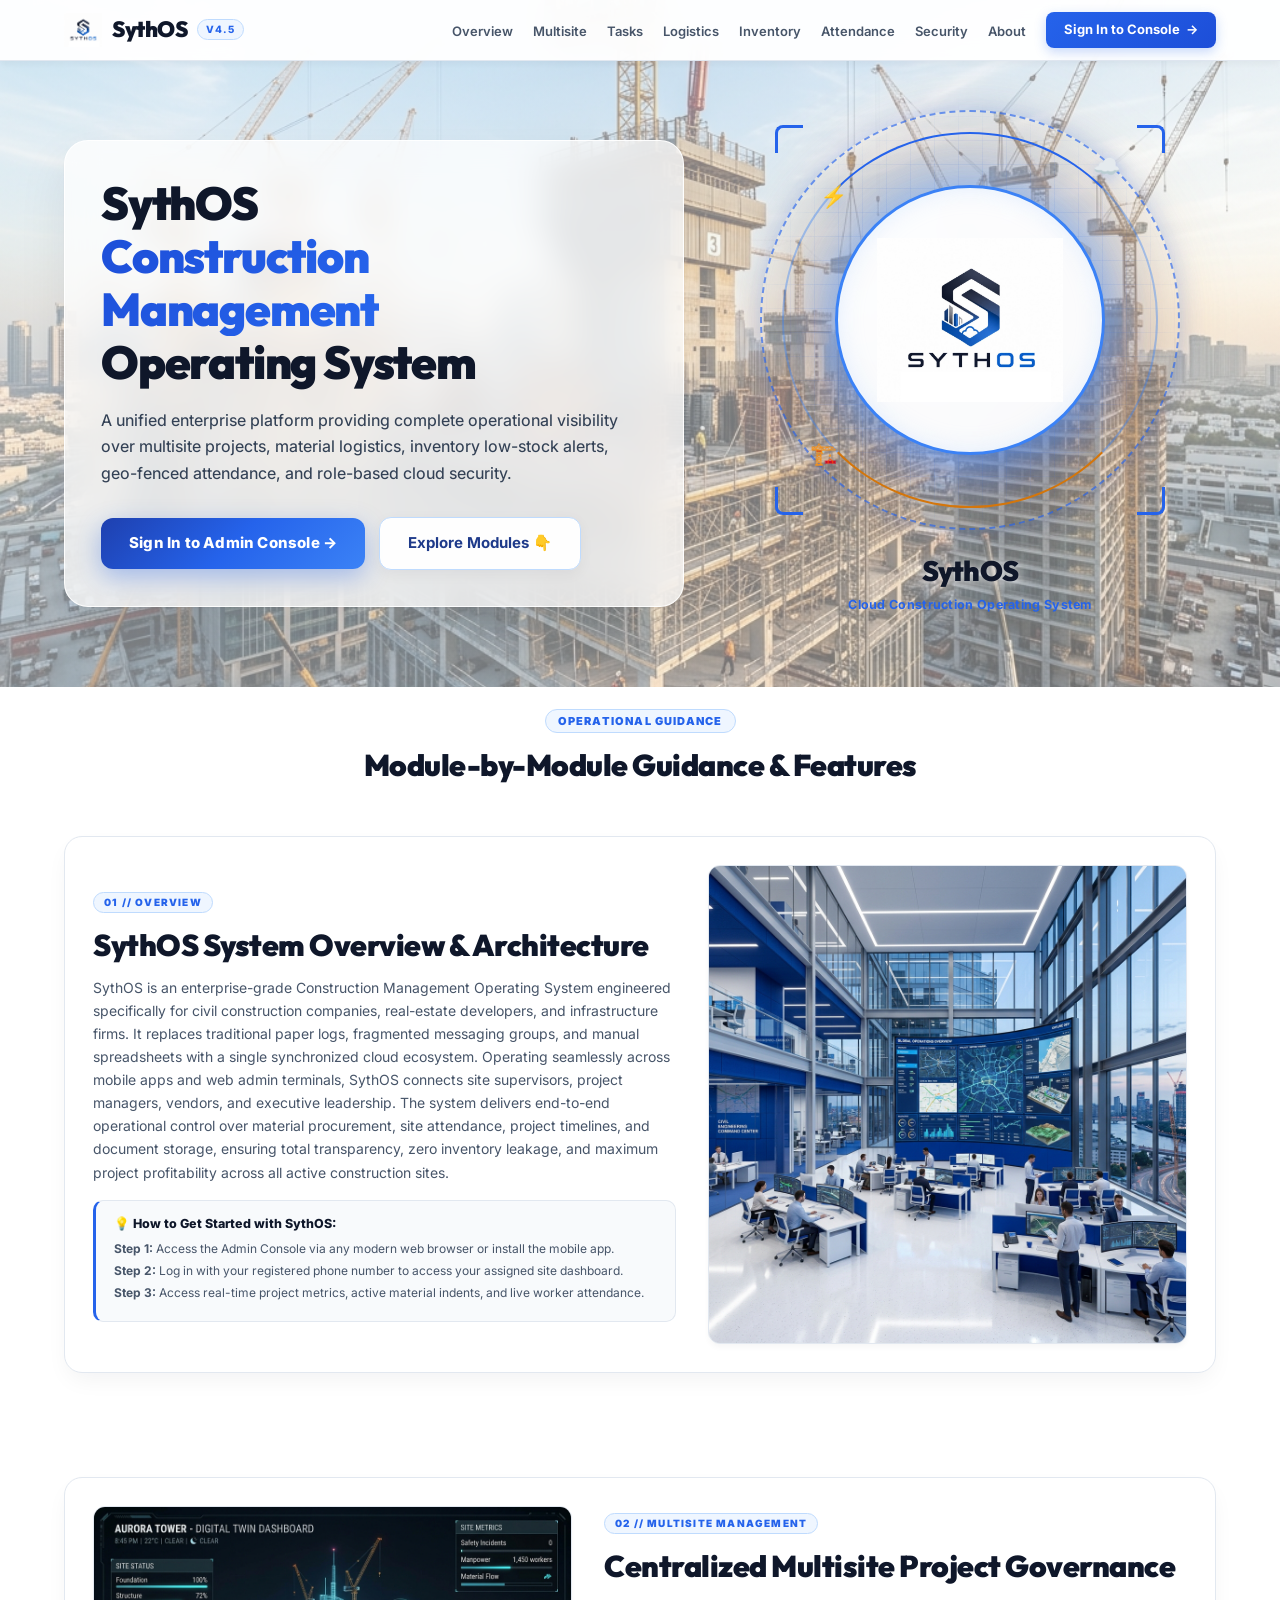
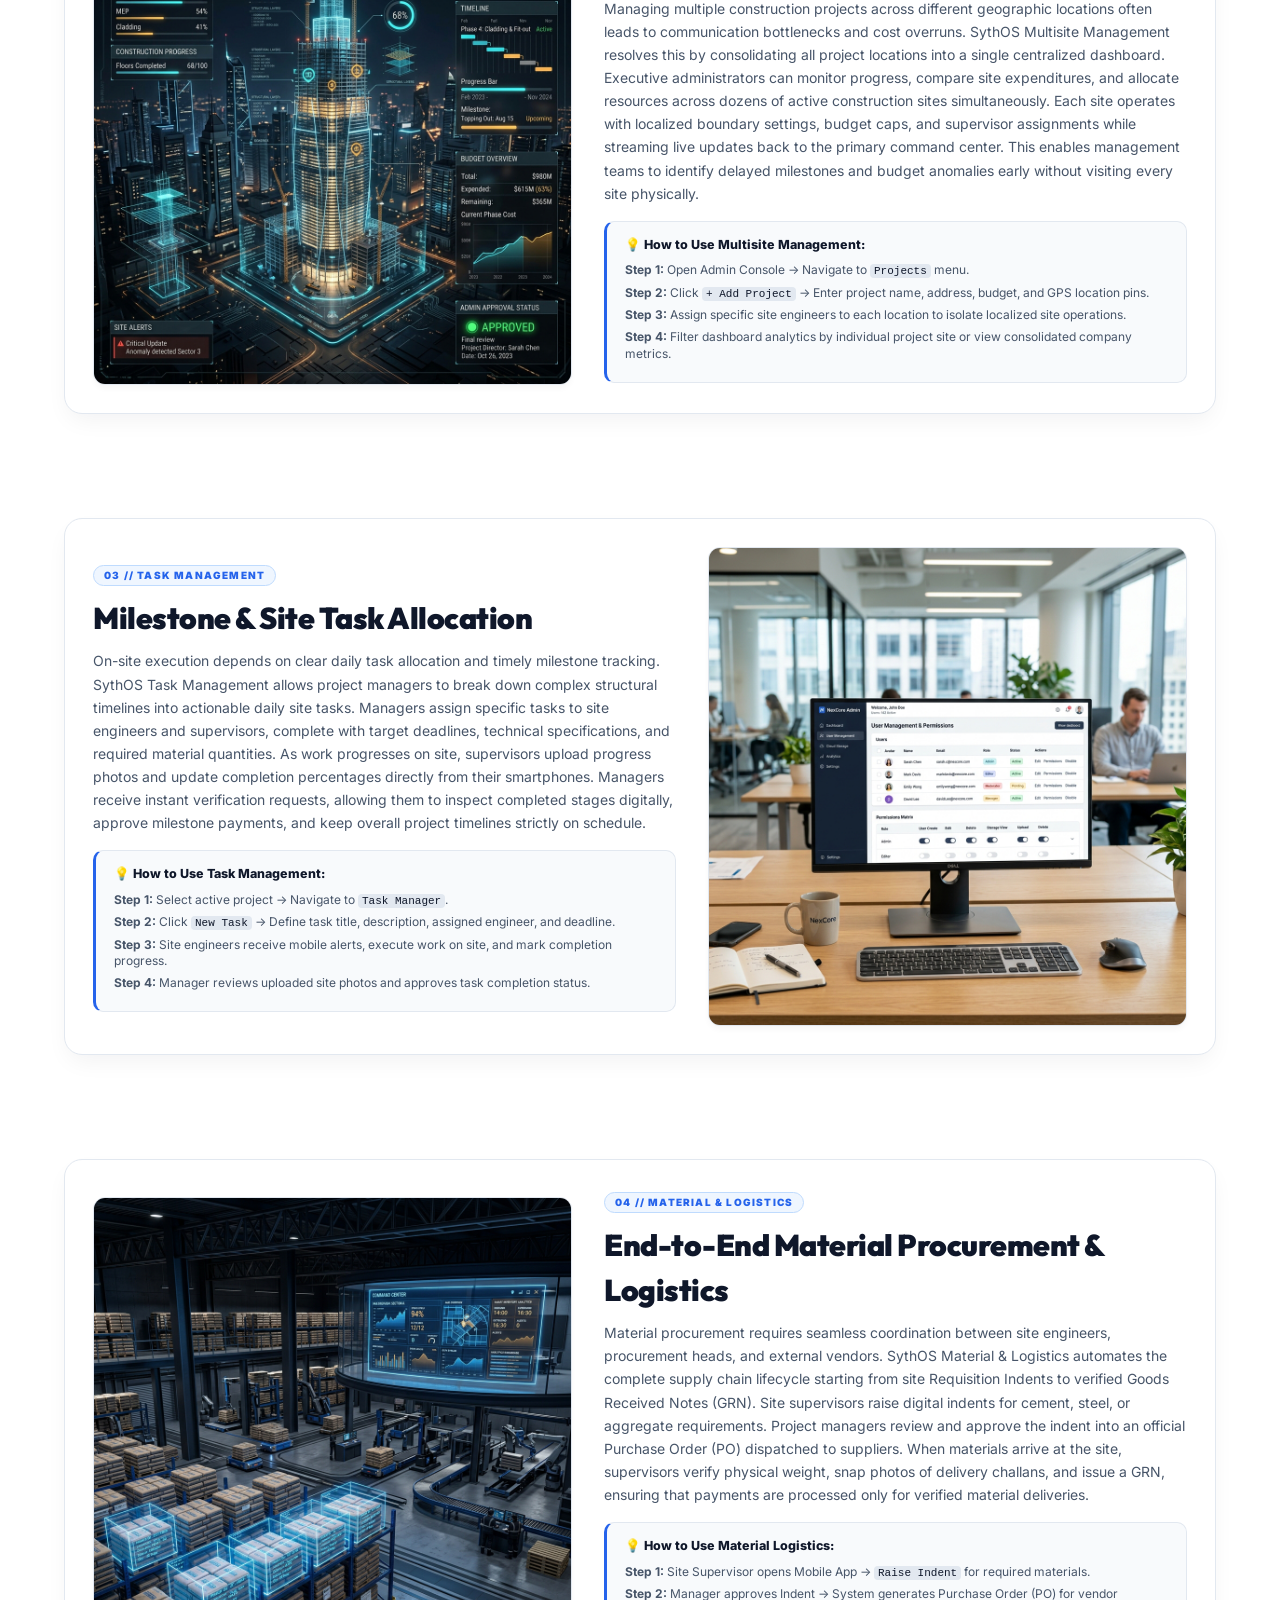
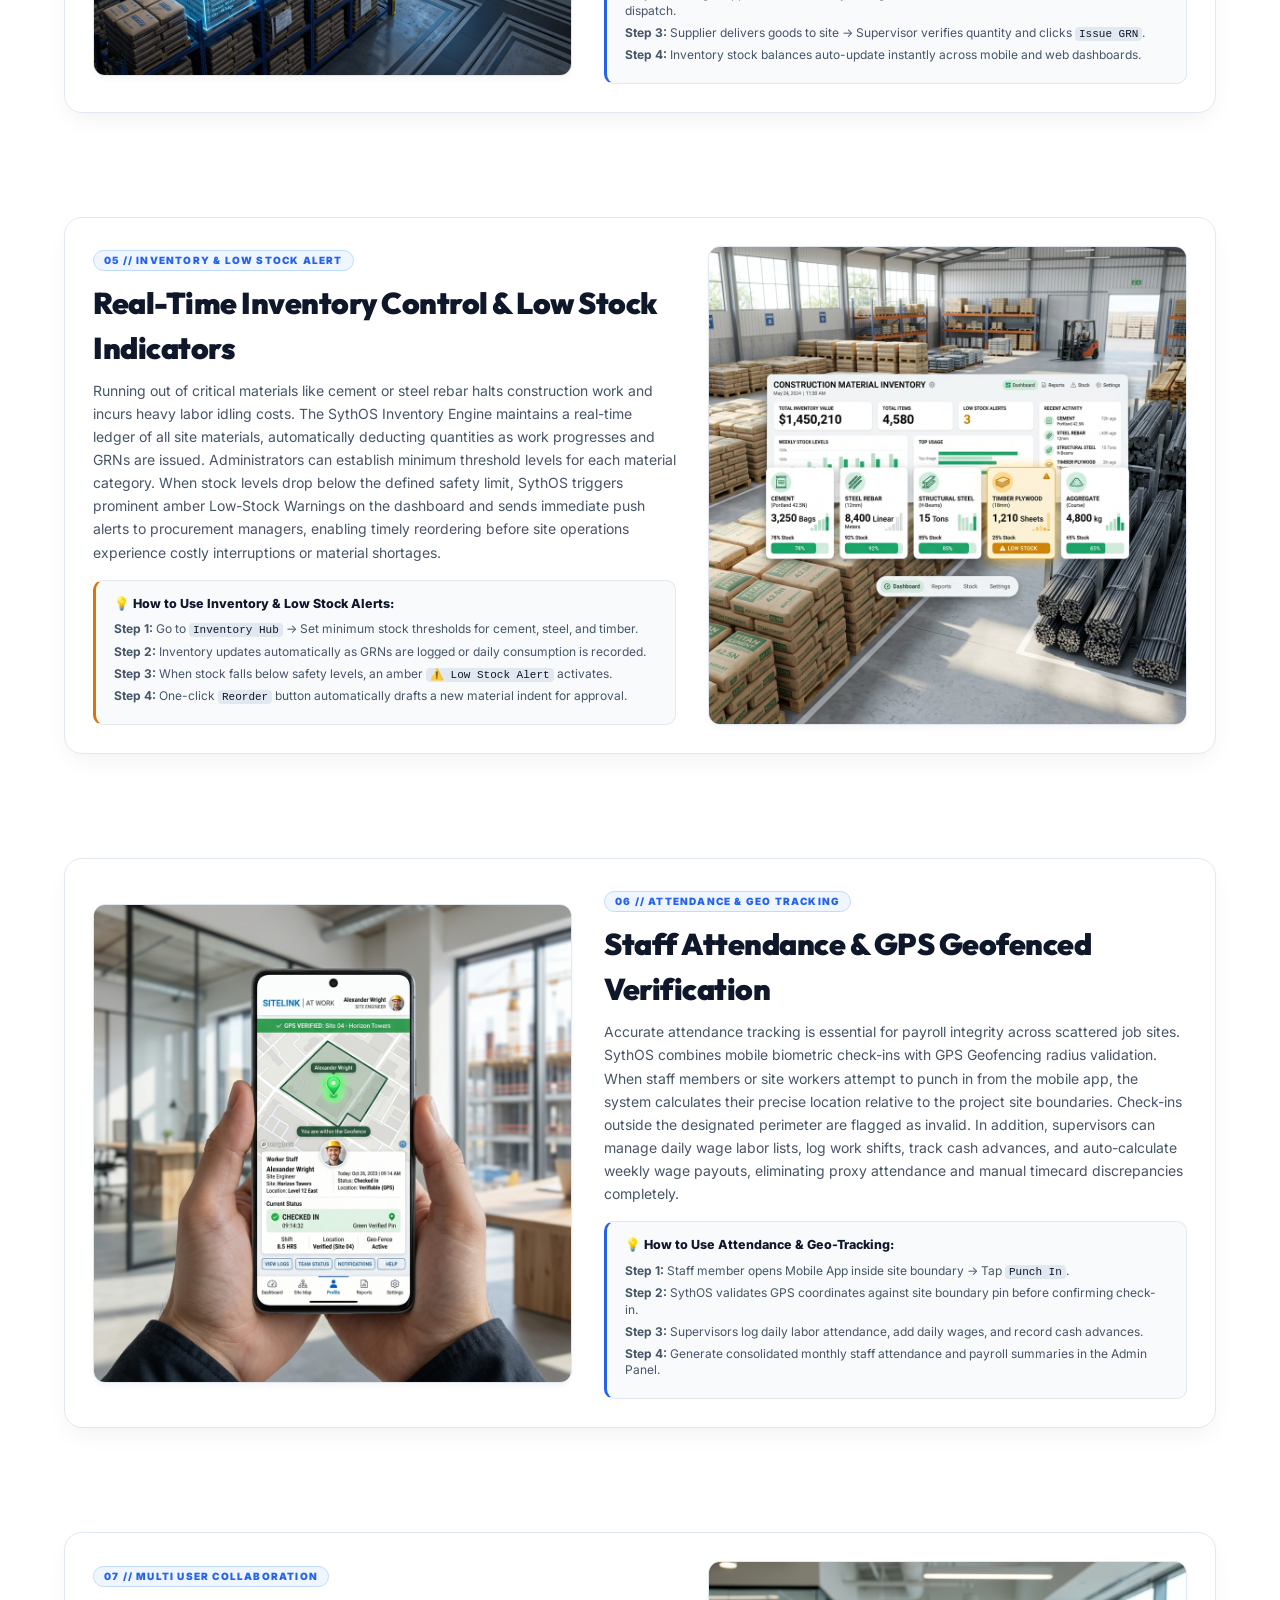
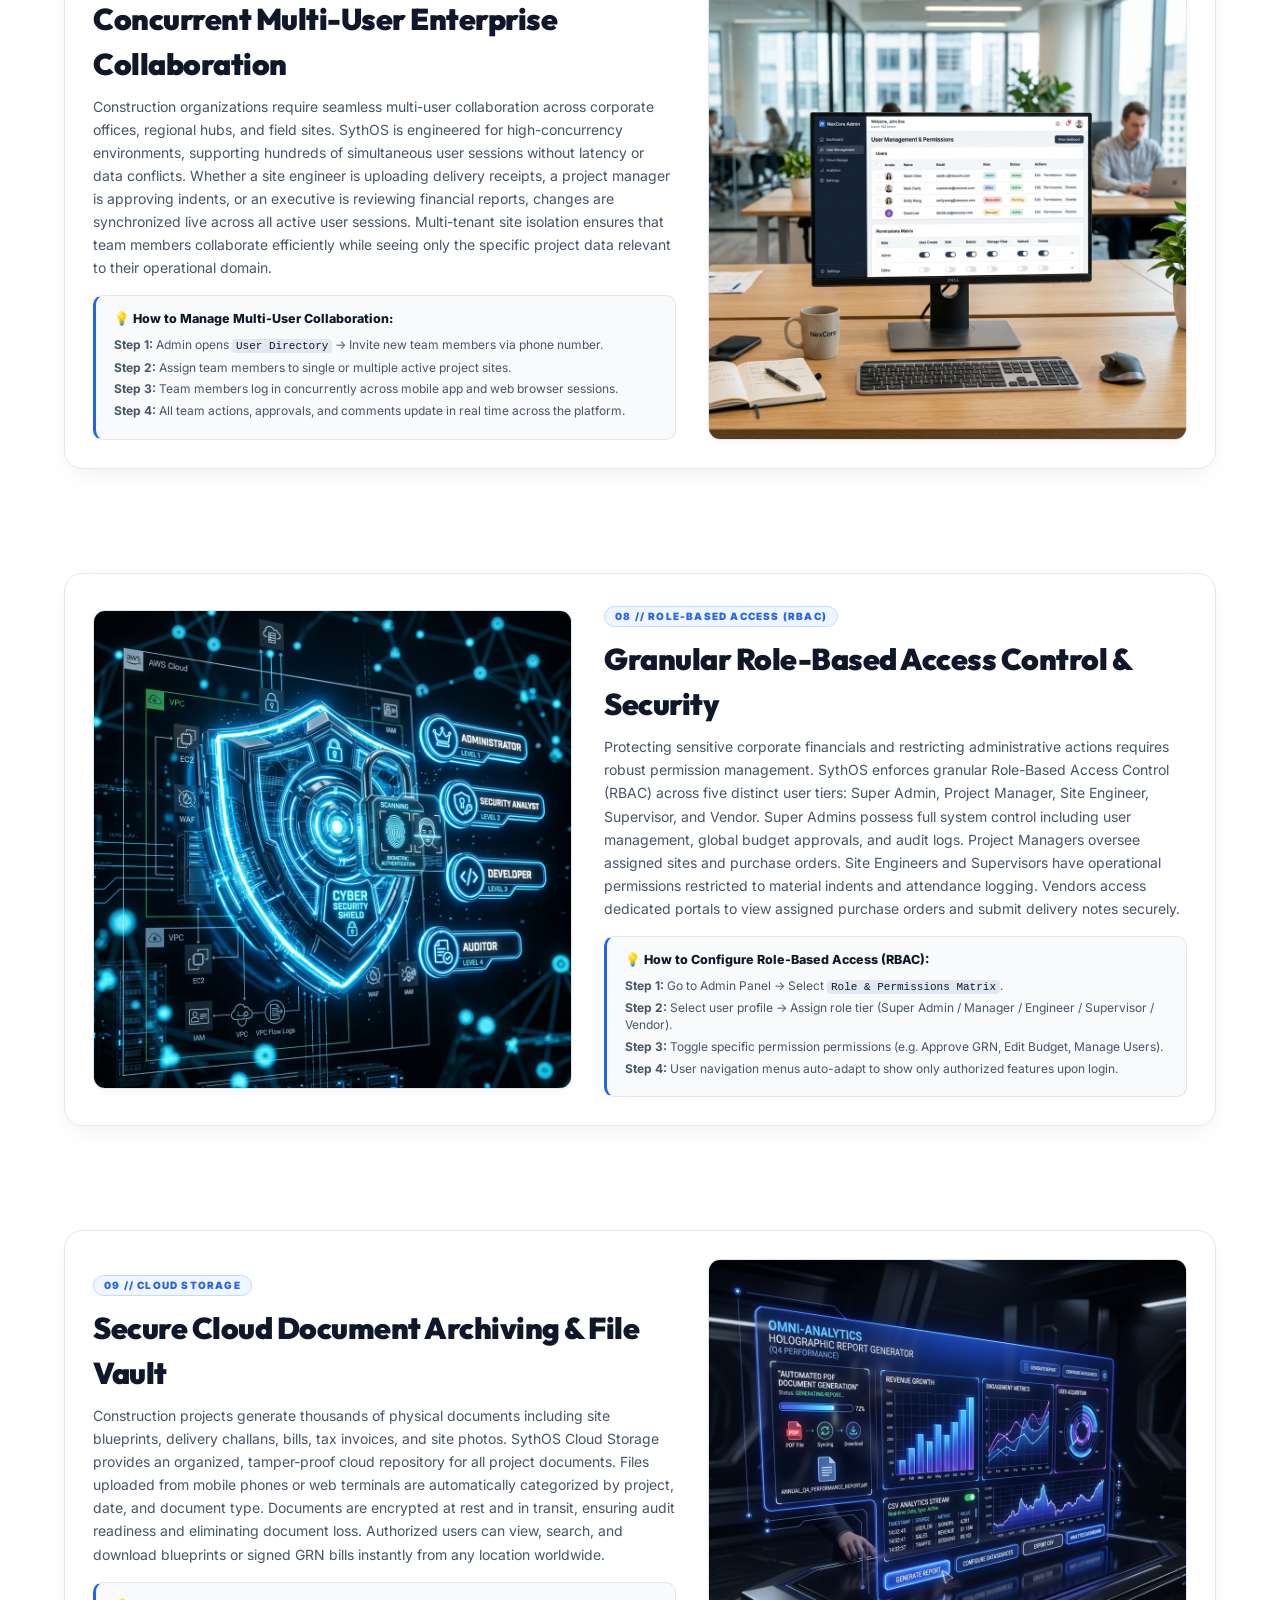
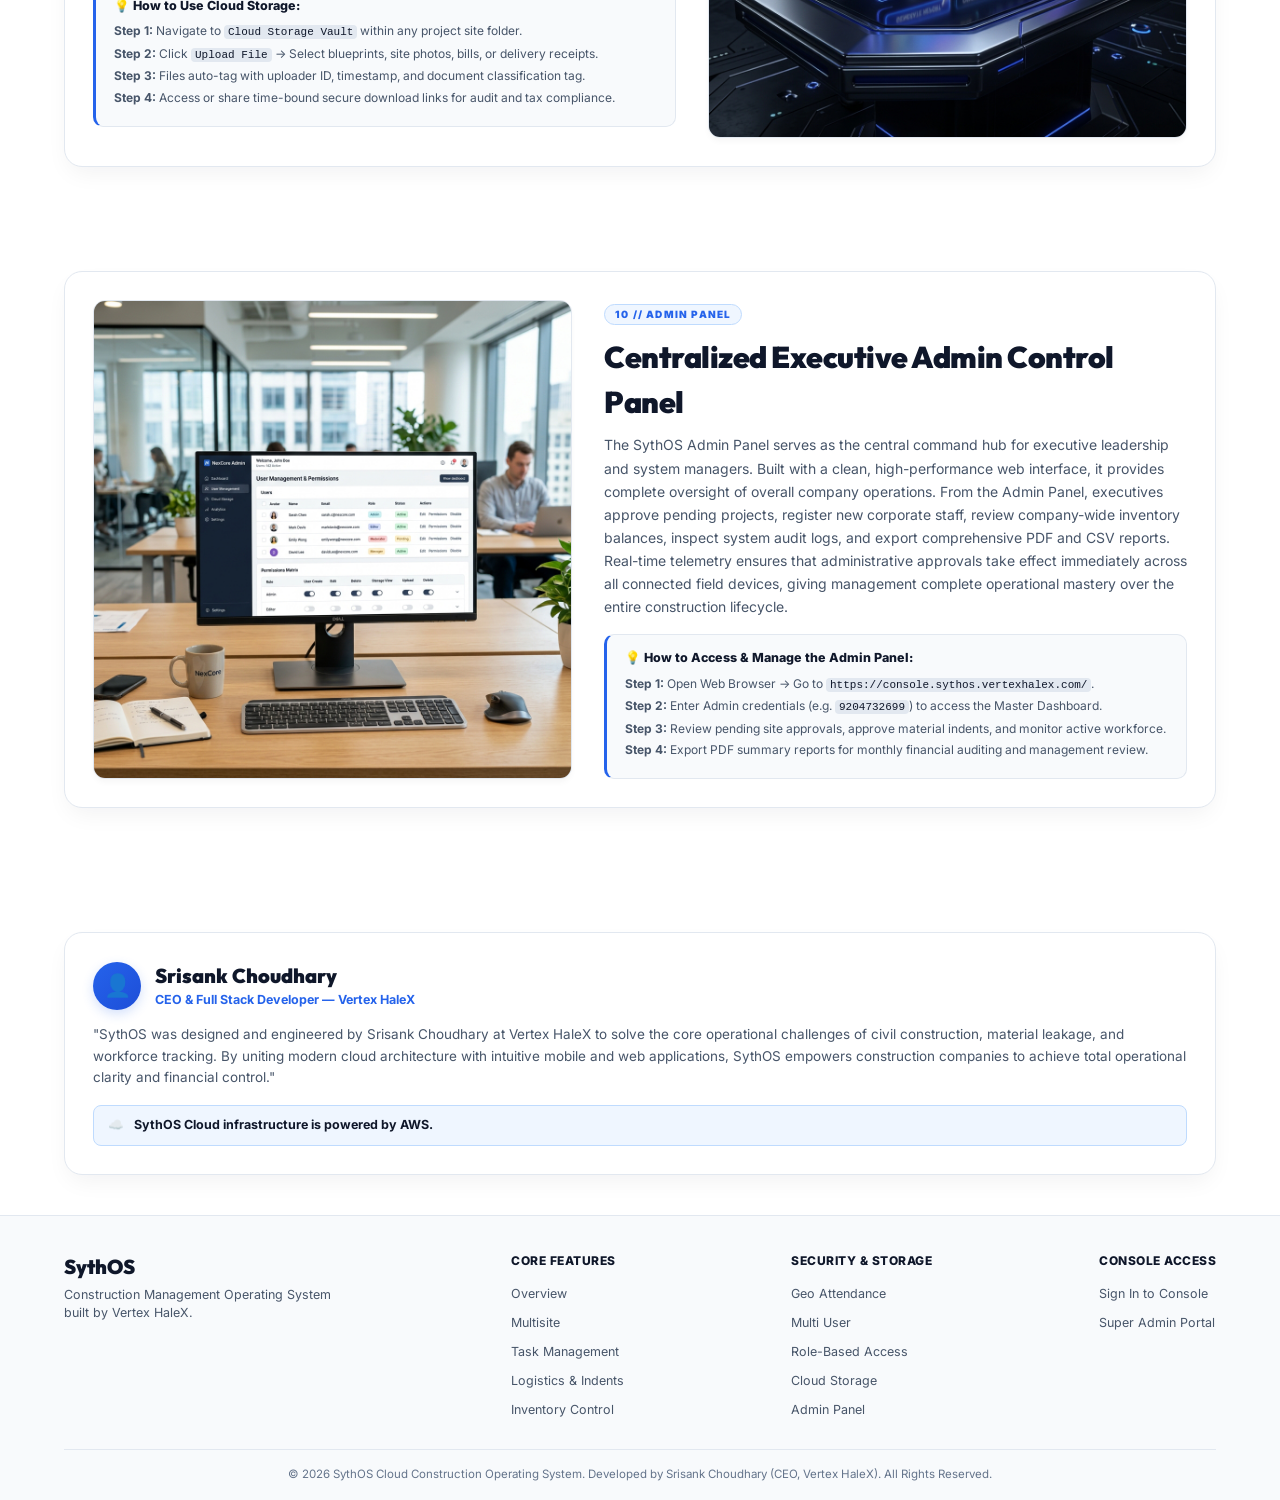
==== index.html @ aedb6ea5 "Upgrade logo animation to Construction Cloud Vibe with blueprint grid, scaffolding brackets, cloud m" ====
<!DOCTYPE html>
<html lang="en">
<head>
  <meta charset="UTF-8" />
  <meta name="viewport" content="width=device-width, initial-scale=1.0, maximum-scale=1.0, user-scalable=no" />
  <title>SythOS — Construction Management Operating System | Vertex HaleX</title>
  <meta name="description" content="SythOS is a Next-Gen Construction Management Operating System engineered by Srisank Choudhary (CEO & Full Stack Developer at Vertex HaleX). Explore complete module-by-module guidance for Multisite, Inventory, Geo-Attendance, RBAC, and Cloud Storage." />
  
  <!-- CSS Fonts & Styles -->
  <link rel="stylesheet" href="style.css" />
</head>
<body>

  <!-- Main Website Content -->
  <div class="content-wrapper">

    <!-- Mobile-Responsive Navigation Bar -->
    <nav class="navbar">
      <a href="#" class="nav-brand">
        <img src="assets/logo.png" alt="SythOS Logo" class="nav-logo" />
        <span class="nav-title">SythOS</span>
        <span class="nav-badge">v4.5</span>
      </a>

      <!-- Desktop Navigation Links -->
      <ul class="nav-links">
        <li><a href="#overview">Overview</a></li>
        <li><a href="#multisite">Multisite</a></li>
        <li><a href="#tasks">Tasks</a></li>
        <li><a href="#logistics">Logistics</a></li>
        <li><a href="#inventory">Inventory</a></li>
        <li><a href="#attendance">Attendance</a></li>
        <li><a href="#rbac">Security</a></li>
        <li><a href="#about">About</a></li>
        <li>
          <a href="https://console.sythos.vertexhalex.com/" target="_blank" class="btn-console">
            <span>Sign In to Console</span>
            <span>→</span>
          </a>
        </li>
      </ul>

      <!-- Mobile Hamburger Toggle Button -->
      <button class="mobile-toggle" id="mobileToggle" aria-label="Toggle Mobile Menu">
        <span class="bar"></span>
        <span class="bar"></span>
        <span class="bar"></span>
      </button>

      <!-- Mobile Menu Drawer -->
      <div class="mobile-menu" id="mobileMenu">
        <a href="#overview" class="mobile-link">Overview</a>
        <a href="#multisite" class="mobile-link">Multisite</a>
        <a href="#tasks" class="mobile-link">Tasks</a>
        <a href="#logistics" class="mobile-link">Logistics</a>
        <a href="#inventory" class="mobile-link">Inventory</a>
        <a href="#attendance" class="mobile-link">Attendance</a>
        <a href="#rbac" class="mobile-link">Security</a>
        <a href="#about" class="mobile-link">About</a>
        <a href="https://console.sythos.vertexhalex.com/" target="_blank" class="btn-console mobile-btn-console">
          Sign In to Admin Console →
        </a>
      </div>
    </nav>

    <!-- Compact Hero Section with SythOS LOGO Card -->
    <section class="hero">
      <div class="hero-text">
        <h1 class="hero-title">
          SythOS <span>Construction Management</span> Operating System
        </h1>
        <p class="hero-description">
          A unified enterprise platform providing complete operational visibility over multisite projects, material logistics, inventory low-stock alerts, geo-fenced attendance, and role-based cloud security.
        </p>
        <div class="hero-actions">
          <a href="https://console.sythos.vertexhalex.com/" target="_blank" class="btn-primary">
            Sign In to Admin Console →
          </a>
          <a href="#overview" class="btn-outline">
            Explore Modules 👇
          </a>
        </div>
      </div>

      <!-- Hero Right: SythOS Construction Cloud Vibe Emblem -->
      <div class="hero-media">
        <div class="hero-logo-card">

          <!-- Construction Cloud Vibe Animated Wrapper -->
          <div class="construction-cloud-wrapper">
            <!-- 1. Blueprint Grid Background -->
            <div class="blueprint-grid"></div>

            <!-- 2. Pulsing Cloud Mist Aura -->
            <div class="cloud-mist-aura"></div>
            <div class="cloud-mist-aura mist-2"></div>

            <!-- 3. Animated Scaffolding Corner Brackets -->
            <div class="scaffold-corner corner-tl"></div>
            <div class="scaffold-corner corner-tr"></div>
            <div class="scaffold-corner corner-bl"></div>
            <div class="scaffold-corner corner-br"></div>

            <!-- 4. Rotating Construction Blueprint Ring -->
            <div class="blueprint-ring"></div>
            <div class="blueprint-ring-inner"></div>

            <!-- 5. Floating Cloud Data Particles -->
            <div class="cloud-particle p1">☁️</div>
            <div class="cloud-particle p2">🏗️</div>
            <div class="cloud-particle p3">⚡</div>

            <!-- 6. Central Floating Construction Cloud Logo -->
            <div class="logo-circle">
              <img src="assets/logo.png" alt="SythOS Logo" />
            </div>
          </div>

          <h2 class="logo-title-text">SythOS</h2>
          <p class="tagline">Cloud Construction Operating System</p>
        </div>
      </div>
    </section>

    <section style="padding: 20px 5% 0 5%; text-align: center;">
      <span class="section-tag">OPERATIONAL GUIDANCE</span>
      <h2 class="section-title">Module-by-Module Guidance & Features</h2>
    </section>

    <!-- 01. OVERVIEW -->
    <section id="overview" class="section">
      <div class="showcase-row">
        <div class="showcase-text">
          <div class="module-number">01 // OVERVIEW</div>
          <h2 class="section-title">SythOS System Overview & Architecture</h2>
          <p class="guide-text">
            SythOS is an enterprise-grade Construction Management Operating System engineered specifically for civil construction companies, real-estate developers, and infrastructure firms. It replaces traditional paper logs, fragmented messaging groups, and manual spreadsheets with a single synchronized cloud ecosystem. Operating seamlessly across mobile apps and web admin terminals, SythOS connects site supervisors, project managers, vendors, and executive leadership. The system delivers end-to-end operational control over material procurement, site attendance, project timelines, and document storage, ensuring total transparency, zero inventory leakage, and maximum project profitability across all active construction sites.
          </p>
          <div class="guidance-box">
            <h4>💡 How to Get Started with SythOS:</h4>
            <ul>
              <li><strong>Step 1:</strong> Access the Admin Console via any modern web browser or install the mobile app.</li>
              <li><strong>Step 2:</strong> Log in with your registered phone number to access your assigned site dashboard.</li>
              <li><strong>Step 3:</strong> Access real-time project metrics, active material indents, and live worker attendance.</li>
            </ul>
          </div>
        </div>
        <div class="showcase-media">
          <img src="assets/clean_multisite.png" alt="SythOS System Overview" />
        </div>
      </div>
    </section>

    <!-- 02. MULTISITE MANAGEMENT -->
    <section id="multisite" class="section">
      <div class="showcase-row reverse">
        <div class="showcase-text">
          <div class="module-number">02 // MULTISITE MANAGEMENT</div>
          <h2 class="section-title">Centralized Multisite Project Governance</h2>
          <p class="guide-text">
            Managing multiple construction projects across different geographic locations often leads to communication bottlenecks and cost overruns. SythOS Multisite Management resolves this by consolidating all project locations into a single centralized dashboard. Executive administrators can monitor progress, compare site expenditures, and allocate resources across dozens of active construction sites simultaneously. Each site operates with localized boundary settings, budget caps, and supervisor assignments while streaming live updates back to the primary command center. This enables management teams to identify delayed milestones and budget anomalies early without visiting every site physically.
          </p>
          <div class="guidance-box">
            <h4>💡 How to Use Multisite Management:</h4>
            <ul>
              <li><strong>Step 1:</strong> Open Admin Console → Navigate to <code>Projects</code> menu.</li>
              <li><strong>Step 2:</strong> Click <code>+ Add Project</code> → Enter project name, address, budget, and GPS location pins.</li>
              <li><strong>Step 3:</strong> Assign specific site engineers to each location to isolate localized site operations.</li>
              <li><strong>Step 4:</strong> Filter dashboard analytics by individual project site or view consolidated company metrics.</li>
            </ul>
          </div>
        </div>
        <div class="showcase-media">
          <img src="assets/guide_projects.png" alt="SythOS Multisite Management" />
        </div>
      </div>
    </section>

    <!-- 03. TASK MANAGEMENT -->
    <section id="tasks" class="section">
      <div class="showcase-row">
        <div class="showcase-text">
          <div class="module-number">03 // TASK MANAGEMENT</div>
          <h2 class="section-title">Milestone & Site Task Allocation</h2>
          <p class="guide-text">
            On-site execution depends on clear daily task allocation and timely milestone tracking. SythOS Task Management allows project managers to break down complex structural timelines into actionable daily site tasks. Managers assign specific tasks to site engineers and supervisors, complete with target deadlines, technical specifications, and required material quantities. As work progresses on site, supervisors upload progress photos and update completion percentages directly from their smartphones. Managers receive instant verification requests, allowing them to inspect completed stages digitally, approve milestone payments, and keep overall project timelines strictly on schedule.
          </p>
          <div class="guidance-box">
            <h4>💡 How to Use Task Management:</h4>
            <ul>
              <li><strong>Step 1:</strong> Select active project → Navigate to <code>Task Manager</code>.</li>
              <li><strong>Step 2:</strong> Click <code>New Task</code> → Define task title, description, assigned engineer, and deadline.</li>
              <li><strong>Step 3:</strong> Site engineers receive mobile alerts, execute work on site, and mark completion progress.</li>
              <li><strong>Step 4:</strong> Manager reviews uploaded site photos and approves task completion status.</li>
            </ul>
          </div>
        </div>
        <div class="showcase-media">
          <img src="assets/clean_admin.png" alt="SythOS Task Management" />
        </div>
      </div>
    </section>

    <!-- 04. MATERIAL & LOGISTICS -->
    <section id="logistics" class="section">
      <div class="showcase-row reverse">
        <div class="showcase-text">
          <div class="module-number">04 // MATERIAL & LOGISTICS</div>
          <h2 class="section-title">End-to-End Material Procurement & Logistics</h2>
          <p class="guide-text">
            Material procurement requires seamless coordination between site engineers, procurement heads, and external vendors. SythOS Material & Logistics automates the complete supply chain lifecycle starting from site Requisition Indents to verified Goods Received Notes (GRN). Site supervisors raise digital indents for cement, steel, or aggregate requirements. Project managers review and approve the indent into an official Purchase Order (PO) dispatched to suppliers. When materials arrive at the site, supervisors verify physical weight, snap photos of delivery challans, and issue a GRN, ensuring that payments are processed only for verified material deliveries.
          </p>
          <div class="guidance-box">
            <h4>💡 How to Use Material Logistics:</h4>
            <ul>
              <li><strong>Step 1:</strong> Site Supervisor opens Mobile App → <code>Raise Indent</code> for required materials.</li>
              <li><strong>Step 2:</strong> Manager approves Indent → System generates Purchase Order (PO) for vendor dispatch.</li>
              <li><strong>Step 3:</strong> Supplier delivers goods to site → Supervisor verifies quantity and clicks <code>Issue GRN</code>.</li>
              <li><strong>Step 4:</strong> Inventory stock balances auto-update instantly across mobile and web dashboards.</li>
            </ul>
          </div>
        </div>
        <div class="showcase-media">
          <img src="assets/materials_logistics.png" alt="SythOS Material Logistics" />
        </div>
      </div>
    </section>

    <!-- 05. INVENTORY WITH LOW STOCK INDICATION -->
    <section id="inventory" class="section">
      <div class="showcase-row">
        <div class="showcase-text">
          <div class="module-number">05 // INVENTORY & LOW STOCK ALERT</div>
          <h2 class="section-title">Real-Time Inventory Control & Low Stock Indicators</h2>
          <p class="guide-text">
            Running out of critical materials like cement or steel rebar halts construction work and incurs heavy labor idling costs. The SythOS Inventory Engine maintains a real-time ledger of all site materials, automatically deducting quantities as work progresses and GRNs are issued. Administrators can establish minimum threshold levels for each material category. When stock levels drop below the defined safety limit, SythOS triggers prominent amber Low-Stock Warnings on the dashboard and sends immediate push alerts to procurement managers, enabling timely reordering before site operations experience costly interruptions or material shortages.
          </p>
          <div class="guidance-box amber-border">
            <h4>💡 How to Use Inventory & Low Stock Alerts:</h4>
            <ul>
              <li><strong>Step 1:</strong> Go to <code>Inventory Hub</code> → Set minimum stock thresholds for cement, steel, and timber.</li>
              <li><strong>Step 2:</strong> Inventory updates automatically as GRNs are logged or daily consumption is recorded.</li>
              <li><strong>Step 3:</strong> When stock falls below safety levels, an amber <code>⚠️ Low Stock Alert</code> activates.</li>
              <li><strong>Step 4:</strong> One-click <code>Reorder</code> button automatically drafts a new material indent for approval.</li>
            </ul>
          </div>
        </div>
        <div class="showcase-media">
          <img src="assets/clean_inventory.png" alt="SythOS Inventory Control" />
        </div>
      </div>
    </section>

    <!-- 06. ATTENDANCE & GEO TRACKING -->
    <section id="attendance" class="section">
      <div class="showcase-row reverse">
        <div class="showcase-text">
          <div class="module-number">06 // ATTENDANCE & GEO TRACKING</div>
          <h2 class="section-title">Staff Attendance & GPS Geofenced Verification</h2>
          <p class="guide-text">
            Accurate attendance tracking is essential for payroll integrity across scattered job sites. SythOS combines mobile biometric check-ins with GPS Geofencing radius validation. When staff members or site workers attempt to punch in from the mobile app, the system calculates their precise location relative to the project site boundaries. Check-ins outside the designated perimeter are flagged as invalid. In addition, supervisors can manage daily wage labor lists, log work shifts, track cash advances, and auto-calculate weekly wage payouts, eliminating proxy attendance and manual timecard discrepancies completely.
          </p>
          <div class="guidance-box">
            <h4>💡 How to Use Attendance & Geo-Tracking:</h4>
            <ul>
              <li><strong>Step 1:</strong> Staff member opens Mobile App inside site boundary → Tap <code>Punch In</code>.</li>
              <li><strong>Step 2:</strong> SythOS validates GPS coordinates against site boundary pin before confirming check-in.</li>
              <li><strong>Step 3:</strong> Supervisors log daily labor attendance, add daily wages, and record cash advances.</li>
              <li><strong>Step 4:</strong> Generate consolidated monthly staff attendance and payroll summaries in the Admin Panel.</li>
            </ul>
          </div>
        </div>
        <div class="showcase-media">
          <img src="assets/clean_attendance.png" alt="SythOS Geo Attendance" />
        </div>
      </div>
    </section>

    <!-- 07. MULTI USER -->
    <section id="multiuser" class="section">
      <div class="showcase-row">
        <div class="showcase-text">
          <div class="module-number">07 // MULTI USER COLLABORATION</div>
          <h2 class="section-title">Concurrent Multi-User Enterprise Collaboration</h2>
          <p class="guide-text">
            Construction organizations require seamless multi-user collaboration across corporate offices, regional hubs, and field sites. SythOS is engineered for high-concurrency environments, supporting hundreds of simultaneous user sessions without latency or data conflicts. Whether a site engineer is uploading delivery receipts, a project manager is approving indents, or an executive is reviewing financial reports, changes are synchronized live across all active user sessions. Multi-tenant site isolation ensures that team members collaborate efficiently while seeing only the specific project data relevant to their operational domain.
          </p>
          <div class="guidance-box">
            <h4>💡 How to Manage Multi-User Collaboration:</h4>
            <ul>
              <li><strong>Step 1:</strong> Admin opens <code>User Directory</code> → Invite new team members via phone number.</li>
              <li><strong>Step 2:</strong> Assign team members to single or multiple active project sites.</li>
              <li><strong>Step 3:</strong> Team members log in concurrently across mobile app and web browser sessions.</li>
              <li><strong>Step 4:</strong> All team actions, approvals, and comments update in real time across the platform.</li>
            </ul>
          </div>
        </div>
        <div class="showcase-media">
          <img src="assets/clean_admin.png" alt="SythOS Multi User Collaboration" />
        </div>
      </div>
    </section>

    <!-- 08. ROLE-BASED ACCESS CONTROL (RBAC) -->
    <section id="rbac" class="section">
      <div class="showcase-row reverse">
        <div class="showcase-text">
          <div class="module-number">08 // ROLE-BASED ACCESS (RBAC)</div>
          <h2 class="section-title">Granular Role-Based Access Control & Security</h2>
          <p class="guide-text">
            Protecting sensitive corporate financials and restricting administrative actions requires robust permission management. SythOS enforces granular Role-Based Access Control (RBAC) across five distinct user tiers: Super Admin, Project Manager, Site Engineer, Supervisor, and Vendor. Super Admins possess full system control including user management, global budget approvals, and audit logs. Project Managers oversee assigned sites and purchase orders. Site Engineers and Supervisors have operational permissions restricted to material indents and attendance logging. Vendors access dedicated portals to view assigned purchase orders and submit delivery notes securely.
          </p>
          <div class="guidance-box">
            <h4>💡 How to Configure Role-Based Access (RBAC):</h4>
            <ul>
              <li><strong>Step 1:</strong> Go to Admin Panel → Select <code>Role & Permissions Matrix</code>.</li>
              <li><strong>Step 2:</strong> Select user profile → Assign role tier (Super Admin / Manager / Engineer / Supervisor / Vendor).</li>
              <li><strong>Step 3:</strong> Toggle specific permission permissions (e.g. Approve GRN, Edit Budget, Manage Users).</li>
              <li><strong>Step 4:</strong> User navigation menus auto-adapt to show only authorized features upon login.</li>
            </ul>
          </div>
        </div>
        <div class="showcase-media">
          <img src="assets/guide_rbac.png" alt="SythOS RBAC Security" />
        </div>
      </div>
    </section>

    <!-- 09. CLOUD STORAGE -->
    <section id="storage" class="section">
      <div class="showcase-row">
        <div class="showcase-text">
          <div class="module-number">09 // CLOUD STORAGE</div>
          <h2 class="section-title">Secure Cloud Document Archiving & File Vault</h2>
          <p class="guide-text">
            Construction projects generate thousands of physical documents including site blueprints, delivery challans, bills, tax invoices, and site photos. SythOS Cloud Storage provides an organized, tamper-proof cloud repository for all project documents. Files uploaded from mobile phones or web terminals are automatically categorized by project, date, and document type. Documents are encrypted at rest and in transit, ensuring audit readiness and eliminating document loss. Authorized users can view, search, and download blueprints or signed GRN bills instantly from any location worldwide.
          </p>
          <div class="guidance-box">
            <h4>💡 How to Use Cloud Storage:</h4>
            <ul>
              <li><strong>Step 1:</strong> Navigate to <code>Cloud Storage Vault</code> within any project site folder.</li>
              <li><strong>Step 2:</strong> Click <code>Upload File</code> → Select blueprints, site photos, bills, or delivery receipts.</li>
              <li><strong>Step 3:</strong> Files auto-tag with uploader ID, timestamp, and document classification tag.</li>
              <li><strong>Step 4:</strong> Access or share time-bound secure download links for audit and tax compliance.</li>
            </ul>
          </div>
        </div>
        <div class="showcase-media">
          <img src="assets/guide_reports.png" alt="SythOS Cloud Storage Vault" />
        </div>
      </div>
    </section>

    <!-- 10. ADMIN PANEL -->
    <section id="adminpanel" class="section">
      <div class="showcase-row reverse">
        <div class="showcase-text">
          <div class="module-number">10 // ADMIN PANEL</div>
          <h2 class="section-title">Centralized Executive Admin Control Panel</h2>
          <p class="guide-text">
            The SythOS Admin Panel serves as the central command hub for executive leadership and system managers. Built with a clean, high-performance web interface, it provides complete oversight of overall company operations. From the Admin Panel, executives approve pending projects, register new corporate staff, review company-wide inventory balances, inspect system audit logs, and export comprehensive PDF and CSV reports. Real-time telemetry ensures that administrative approvals take effect immediately across all connected field devices, giving management complete operational mastery over the entire construction lifecycle.
          </p>
          <div class="guidance-box">
            <h4>💡 How to Access & Manage the Admin Panel:</h4>
            <ul>
              <li><strong>Step 1:</strong> Open Web Browser → Go to <code>https://console.sythos.vertexhalex.com/</code>.</li>
              <li><strong>Step 2:</strong> Enter Admin credentials (e.g. <code>9204732699</code>) to access the Master Dashboard.</li>
              <li><strong>Step 3:</strong> Review pending site approvals, approve material indents, and monitor active workforce.</li>
              <li><strong>Step 4:</strong> Export PDF summary reports for monthly financial auditing and management review.</li>
            </ul>
          </div>
        </div>
        <div class="showcase-media">
          <img src="assets/clean_admin.png" alt="SythOS Executive Admin Panel" />
        </div>
      </div>
    </section>

    <!-- About Section & Founder Spotlight -->
    <section id="about" class="section">
      <div class="about-card">
        <div class="about-header">
          <div class="about-avatar">
            👤
          </div>
          <div class="about-info">
            <h3>Srisank Choudhary</h3>
            <p>CEO & Full Stack Developer — Vertex HaleX</p>
          </div>
        </div>
        <p class="about-bio">
          "SythOS was designed and engineered by Srisank Choudhary at Vertex HaleX to solve the core operational challenges of civil construction, material leakage, and workforce tracking. By uniting modern cloud architecture with intuitive mobile and web applications, SythOS empowers construction companies to achieve total operational clarity and financial control."
        </p>

        <!-- Required Cloud Infrastructure Note at the bottom -->
        <div class="cloud-note-box">
          <span>☁️</span>
          <span>SythOS Cloud infrastructure is powered by AWS.</span>
        </div>
      </div>
    </section>

    <!-- Footer -->
    <footer class="footer">
      <div class="footer-top">
        <div class="footer-brand">
          <h2>SythOS</h2>
          <p>Construction Management Operating System built by Vertex HaleX.</p>
        </div>
        <div class="footer-links">
          <h4>Core Features</h4>
          <ul>
            <li><a href="#overview">Overview</a></li>
            <li><a href="#multisite">Multisite</a></li>
            <li><a href="#tasks">Task Management</a></li>
            <li><a href="#logistics">Logistics & Indents</a></li>
            <li><a href="#inventory">Inventory Control</a></li>
          </ul>
        </div>
        <div class="footer-links">
          <h4>Security & Storage</h4>
          <ul>
            <li><a href="#attendance">Geo Attendance</a></li>
            <li><a href="#multiuser">Multi User</a></li>
            <li><a href="#rbac">Role-Based Access</a></li>
            <li><a href="#storage">Cloud Storage</a></li>
            <li><a href="#adminpanel">Admin Panel</a></li>
          </ul>
        </div>
        <div class="footer-links">
          <h4>Console Access</h4>
          <ul>
            <li><a href="https://console.sythos.vertexhalex.com/" target="_blank">Sign In to Console</a></li>
            <li><a href="https://console.sythos.vertexhalex.com/" target="_blank">Super Admin Portal</a></li>
          </ul>
        </div>
      </div>
      <div class="footer-bottom">
        <p>© 2026 SythOS Cloud Construction Operating System. Developed by Srisank Choudhary (CEO, Vertex HaleX). All Rights Reserved.</p>
      </div>
    </footer>

  </div>

  <!-- JavaScript Animation & Mobile Engine -->
  <script src="script.js"></script>
</body>
</html>
---- style.css ----
/* ── SythOS Mobile-Responsive Pristine White Theme Stylesheet ─────────────── */
@import url('https://fonts.googleapis.com/css2?family=Inter:wght@300;400;500;600;700;800;900&family=Outfit:wght@400;500;600;700;800;900&display=swap');

:root {
  --bg-dark: #FFFFFF;
  --bg-main: #FFFFFF;
  --bg-card: #FFFFFF;
  --bg-card-hover: #FFFFFF;
  --bg-card-inner: #F8FAFC;
  --primary-blue: #2563EB;
  --primary-hover: #1D4ED8;
  --primary-glow: rgba(37, 99, 235, 0.12);
  --accent-amber: #D97706;
  --amber-glow: rgba(217, 119, 6, 0.12);
  --accent-emerald: #059669;
  --text-main: #0F172A;
  --text-muted: #475569;
  --text-sub: #64748B;
  --border-light: #E2E8F0;
  --border-active: #93C5FD;
  --font-heading: 'Outfit', sans-serif;
  --font-body: 'Inter', sans-serif;
  --shadow-sm: 0 4px 6px -1px rgba(0, 0, 0, 0.04);
  --shadow-md: 0 10px 25px -5px rgba(15, 23, 42, 0.06);
  --shadow-lg: 0 20px 40px -10px rgba(15, 23, 42, 0.1);
}

* {
  box-sizing: border-box;
  margin: 0;
  padding: 0;
  scroll-behavior: smooth;
  -webkit-tap-highlight-color: transparent;
}

body {
  background-color: #FFFFFF;
  color: var(--text-main);
  font-family: var(--font-body);
  overflow-x: hidden;
  line-height: 1.5;
}

.content-wrapper {
  background: #FFFFFF;
  min-height: 100vh;
}

/* Navigation Bar */
.navbar {
  position: fixed;
  top: 0;
  left: 0;
  width: 100%;
  padding: 12px 5%;
  display: flex;
  justify-content: space-between;
  align-items: center;
  background: rgba(255, 255, 255, 0.96);
  backdrop-filter: blur(16px);
  -webkit-backdrop-filter: blur(16px);
  border-bottom: 1px solid var(--border-light);
  z-index: 1000;
  box-shadow: var(--shadow-sm);
  transition: all 0.3s ease;
}

.nav-brand {
  display: flex;
  align-items: center;
  gap: 10px;
  text-decoration: none;
}

.nav-logo {
  height: 34px;
  width: auto;
}

.nav-title {
  font-family: var(--font-heading);
  font-size: 22px;
  font-weight: 900;
  color: var(--text-main);
  letter-spacing: -0.5px;
}

.nav-badge {
  font-size: 10px;
  font-weight: 800;
  color: var(--primary-blue);
  background: #EFF6FF;
  border: 1px solid #BFDBFE;
  padding: 2px 8px;
  border-radius: 12px;
  text-transform: uppercase;
  letter-spacing: 0.8px;
}

.nav-links {
  display: flex;
  align-items: center;
  gap: 20px;
  list-style: none;
}

.nav-links a {
  color: var(--text-muted);
  text-decoration: none;
  font-size: 13px;
  font-weight: 600;
  transition: color 0.2s ease;
}

.nav-links a:hover {
  color: var(--primary-blue);
}

.btn-console {
  display: inline-flex;
  align-items: center;
  gap: 6px;
  background: linear-gradient(135deg, #2563EB 0%, #1D4ED8 100%);
  color: #FFFFFF !important;
  font-weight: 700 !important;
  font-size: 13px !important;
  padding: 8px 18px;
  border-radius: 8px;
  box-shadow: 0 4px 12px rgba(37, 99, 235, 0.25);
  border: none;
  transition: all 0.2s ease;
  cursor: pointer;
  text-decoration: none;
}

.btn-console:hover {
  transform: translateY(-1px);
  box-shadow: 0 6px 18px rgba(37, 99, 235, 0.35);
}

/* Mobile Hamburger Toggle Button */
.mobile-toggle {
  display: none;
  background: none;
  border: none;
  cursor: pointer;
  padding: 6px;
  flex-direction: column;
  gap: 5px;
  z-index: 1001;
}

.mobile-toggle .bar {
  width: 24px;
  height: 2.5px;
  background-color: var(--text-main);
  border-radius: 2px;
  transition: all 0.3s ease;
}

.mobile-toggle.active .bar:nth-child(1) {
  transform: translateY(7.5px) rotate(45deg);
}

.mobile-toggle.active .bar:nth-child(2) {
  opacity: 0;
}

.mobile-toggle.active .bar:nth-child(3) {
  transform: translateY(-7.5px) rotate(-45deg);
}

/* Mobile Menu Drawer */
.mobile-menu {
  display: none;
  position: absolute;
  top: 100%;
  left: 0;
  width: 100%;
  background: #FFFFFF;
  border-bottom: 1px solid var(--border-light);
  box-shadow: var(--shadow-lg);
  padding: 20px 5%;
  flex-direction: column;
  gap: 14px;
  z-index: 999;
}

.mobile-menu.open {
  display: flex;
}

.mobile-link {
  color: var(--text-main);
  text-decoration: none;
  font-size: 15px;
  font-weight: 700;
  padding: 10px 0;
  border-bottom: 1px solid #F1F5F9;
}

.mobile-btn-console {
  margin-top: 10px;
  width: 100%;
  justify-content: center;
  padding: 12px;
  font-size: 14px !important;
}

/* Hero Section */
.hero {
  padding: 110px 5% 50px 5%;
  display: flex;
  align-items: center;
  justify-content: space-between;
  gap: 40px;
  background:
    linear-gradient(135deg, rgba(255,255,255,0.55) 0%, rgba(240,248,255,0.50) 50%, rgba(255,255,255,0.40) 100%),
    url('assets/hero_bg.png') center center / cover no-repeat;
  position: relative;
}

.hero-text {
  flex: 1.15;
  max-width: 620px;
  background: rgba(255, 255, 255, 0.75);
  backdrop-filter: blur(16px);
  -webkit-backdrop-filter: blur(16px);
  border: 1px solid rgba(255, 255, 255, 0.9);
  border-radius: 24px;
  padding: 36px 36px 36px 36px;
  box-shadow: 0 20px 50px rgba(15, 23, 42, 0.08), 0 1px 3px rgba(0, 0, 0, 0.05);
}

.hero-title {
  font-family: var(--font-heading);
  font-size: 46px;
  font-weight: 900;
  line-height: 1.15;
  letter-spacing: -1.2px;
  color: #0F172A;
  margin-bottom: 18px;
}

.hero-title span {
  background: linear-gradient(135deg, #1D4ED8 0%, #2563EB 50%, #3B82F6 100%);
  -webkit-background-clip: text;
  -webkit-text-fill-color: transparent;
  display: inline-block;
}

.hero-description {
  font-size: 16px;
  color: #334155;
  margin-bottom: 30px;
  line-height: 1.68;
  font-weight: 450;
}

.hero-actions {
  display: flex;
  align-items: center;
  gap: 14px;
  flex-wrap: wrap;
}

.btn-primary {
  padding: 14px 28px;
  background: linear-gradient(135deg, #1E40AF 0%, #2563EB 50%, #3B82F6 100%);
  color: #FFFFFF;
  font-weight: 800;
  font-size: 15px;
  border-radius: 12px;
  text-decoration: none;
  border: none;
  box-shadow: 0 8px 24px rgba(37, 99, 235, 0.35);
  transition: all 0.3s cubic-bezier(0.4, 0, 0.2, 1);
  cursor: pointer;
  display: inline-flex;
  align-items: center;
  gap: 8px;
  letter-spacing: 0.2px;
}

.btn-primary:hover {
  transform: translateY(-3px) scale(1.02);
  box-shadow: 0 14px 32px rgba(37, 99, 235, 0.45);
}

.btn-outline {
  padding: 14px 28px;
  background: rgba(255, 255, 255, 0.95);
  color: #1E3A8A;
  font-weight: 700;
  font-size: 15px;
  border-radius: 12px;
  text-decoration: none;
  border: 1.5px solid #BFDBFE;
  box-shadow: 0 4px 14px rgba(15, 23, 42, 0.05);
  transition: all 0.3s cubic-bezier(0.4, 0, 0.2, 1);
  display: inline-flex;
  align-items: center;
  gap: 8px;
}

.btn-outline:hover {
  transform: translateY(-3px);
  background: #FFFFFF;
  border-color: #2563EB;
  color: #2563EB;
  box-shadow: 0 10px 25px rgba(37, 99, 235, 0.15);
}

/* ── Construction Cloud Vibe Animations ────────────────────────────────────── */
@keyframes cloud-mist-pulse {
  0%, 100% {
    transform: scale(0.95);
    opacity: 0.5;
  }
  50% {
    transform: scale(1.2);
    opacity: 0.85;
  }
}

@keyframes blueprint-spin {
  from { transform: rotate(0deg); }
  to   { transform: rotate(360deg); }
}

@keyframes blueprint-spin-reverse {
  from { transform: rotate(0deg); }
  to   { transform: rotate(-360deg); }
}

@keyframes scaffold-glow {
  0%, 100% {
    border-color: #2563EB;
    box-shadow: 0 0 8px rgba(37, 99, 235, 0.4);
  }
  50% {
    border-color: #3B82F6;
    box-shadow: 0 0 20px rgba(59, 130, 246, 0.8);
  }
}

@keyframes cloud-particle-float-1 {
  0% { transform: translate(0, 0) scale(0.8); opacity: 0; }
  30% { opacity: 1; }
  80% { opacity: 0.8; }
  100% { transform: translate(-30px, -70px) scale(1.2); opacity: 0; }
}

@keyframes cloud-particle-float-2 {
  0% { transform: translate(0, 0) scale(0.8); opacity: 0; }
  30% { opacity: 1; }
  80% { opacity: 0.8; }
  100% { transform: translate(40px, -80px) scale(1.1); opacity: 0; }
}

@keyframes cloud-particle-float-3 {
  0% { transform: translate(0, 0) scale(0.8); opacity: 0; }
  30% { opacity: 1; }
  80% { opacity: 0.8; }
  100% { transform: translate(-20px, 60px) scale(1.15); opacity: 0; }
}

@keyframes logo-cloud-float {
  0%, 100% {
    transform: translateY(0px) rotate(0deg);
    box-shadow: 0 20px 50px rgba(37, 99, 235, 0.35), 0 0 40px rgba(147, 197, 253, 0.4);
  }
  50% {
    transform: translateY(-16px) rotate(1deg);
    box-shadow: 0 30px 65px rgba(37, 99, 235, 0.5), 0 0 60px rgba(59, 130, 246, 0.6);
  }
}

/* Container */
.hero-media {
  flex: 0.95;
  display: flex;
  justify-content: center;
  align-items: center;
}

.hero-logo-card {
  background: transparent;
  border: none;
  padding: 0;
  width: 100%;
  max-width: 460px;
  text-align: center;
  position: relative;
  overflow: visible;
}

.construction-cloud-wrapper {
  position: relative;
  width: 420px;
  height: 420px;
  margin: 0 auto 20px auto;
  display: flex;
  align-items: center;
  justify-content: center;
}

/* 1. Blueprint Grid Background */
.blueprint-grid {
  position: absolute;
  inset: -15px;
  border-radius: 50%;
  background-image: 
    linear-gradient(rgba(37, 99, 235, 0.12) 1px, transparent 1px),
    linear-gradient(90deg, rgba(37, 99, 235, 0.12) 1px, transparent 1px);
  background-size: 24px 24px;
  background-position: center center;
  mask-image: radial-gradient(circle, rgba(0,0,0,1) 40%, rgba(0,0,0,0) 70%);
  -webkit-mask-image: radial-gradient(circle, rgba(0,0,0,1) 40%, rgba(0,0,0,0) 70%);
  pointer-events: none;
}

/* 2. Pulsing Cloud Mist Aura */
.cloud-mist-aura {
  position: absolute;
  inset: 10px;
  border-radius: 50%;
  background: radial-gradient(circle, rgba(147, 197, 253, 0.45) 0%, rgba(37, 99, 235, 0.25) 45%, transparent 70%);
  filter: blur(25px);
  animation: cloud-mist-pulse 5s ease-in-out infinite;
  pointer-events: none;
}

.cloud-mist-aura.mist-2 {
  inset: -20px;
  background: radial-gradient(circle, rgba(59, 130, 246, 0.3) 0%, rgba(217, 119, 6, 0.15) 50%, transparent 75%);
  animation-delay: 2.5s;
}

/* 3. Scaffolding Corner Brackets */
.scaffold-corner {
  position: absolute;
  width: 28px;
  height: 28px;
  border: 3px solid #2563EB;
  z-index: 3;
  animation: scaffold-glow 3s ease-in-out infinite;
}

.corner-tl {
  top: 15px;
  left: 15px;
  border-right: none;
  border-bottom: none;
  border-top-left-radius: 8px;
}

.corner-tr {
  top: 15px;
  right: 15px;
  border-left: none;
  border-bottom: none;
  border-top-right-radius: 8px;
}

.corner-bl {
  bottom: 15px;
  left: 15px;
  border-right: none;
  border-top: none;
  border-bottom-left-radius: 8px;
}

.corner-br {
  bottom: 15px;
  right: 15px;
  border-left: none;
  border-top: none;
  border-bottom-right-radius: 8px;
}

/* 4. Blueprint Outer Rings */
.blueprint-ring {
  position: absolute;
  inset: 0;
  border-radius: 50%;
  border: 2px dashed rgba(37, 99, 235, 0.65);
  box-shadow: 0 0 25px rgba(37, 99, 235, 0.25);
  animation: blueprint-spin 18s linear infinite;
}

.blueprint-ring-inner {
  position: absolute;
  inset: 22px;
  border-radius: 50%;
  border: 2px solid rgba(59, 130, 246, 0.4);
  border-top-color: #2563EB;
  border-bottom-color: #D97706;
  animation: blueprint-spin-reverse 12s linear infinite;
}

/* 5. Floating Cloud Data Particles */
.cloud-particle {
  position: absolute;
  font-size: 22px;
  z-index: 4;
  pointer-events: none;
  filter: drop-shadow(0 4px 8px rgba(37, 99, 235, 0.3));
}

.cloud-particle.p1 {
  top: 40px;
  right: 60px;
  animation: cloud-particle-float-1 4s ease-in-out infinite;
}

.cloud-particle.p2 {
  bottom: 60px;
  left: 50px;
  animation: cloud-particle-float-2 5s ease-in-out infinite 1s;
}

.cloud-particle.p3 {
  top: 70px;
  left: 60px;
  animation: cloud-particle-float-3 4.5s ease-in-out infinite 2s;
}

/* 6. Central Floating Construction Cloud Logo */
.logo-circle {
  width: 270px;
  height: 270px;
  border-radius: 50%;
  background: rgba(255, 255, 255, 0.96);
  backdrop-filter: blur(16px);
  -webkit-backdrop-filter: blur(16px);
  border: 3.5px solid #3B82F6;
  box-shadow:
    0 20px 50px rgba(37, 99, 235, 0.35),
    0 0 50px rgba(147, 197, 253, 0.6),
    inset 0 0 25px rgba(219, 234, 254, 0.8);
  display: flex;
  align-items: center;
  justify-content: center;
  animation: logo-cloud-float 4.5s ease-in-out infinite;
  position: relative;
  z-index: 2;
}

.logo-circle img {
  height: 165px;
  width: auto;
  object-fit: contain;
}

.logo-title-text {
  font-family: var(--font-heading);
  font-size: 32px;
  font-weight: 900;
  color: #0F172A;
  letter-spacing: -0.8px;
  margin-top: 10px;
  text-shadow: 0 2px 10px rgba(255, 255, 255, 0.8);
}

.hero-logo-card h2 {
  font-family: var(--font-heading);
  font-size: 28px;
  font-weight: 900;
  color: var(--text-main);
  letter-spacing: -0.8px;
  margin-bottom: 4px;
}

.hero-logo-card p.tagline {
  color: var(--primary-blue);
  font-size: 12.5px;
  font-weight: 700;
  margin-bottom: 22px;
  letter-spacing: 0.3px;
}

.mini-status-grid {
  display: flex;
  flex-direction: column;
  gap: 8px;
}

.mini-status-item {
  background: #F8FAFC;
  border: 1px solid var(--border-light);
  border-radius: 10px;
  padding: 9px 14px;
  display: flex;
  align-items: center;
  gap: 10px;
  font-size: 12px;
  font-weight: 700;
  color: var(--text-muted);
  opacity: 0;
  animation: status-pop 0.5s ease forwards;
}

.mini-status-item:nth-child(1) { animation-delay: 0.3s; }
.mini-status-item:nth-child(2) { animation-delay: 0.6s; }
.mini-status-item:nth-child(3) { animation-delay: 0.9s; }

.dot {
  width: 9px;
  height: 9px;
  border-radius: 50%;
  flex-shrink: 0;
  position: relative;
}

.dot::after {
  content: '';
  position: absolute;
  inset: -3px;
  border-radius: 50%;
  opacity: 0.3;
  animation: glow-pulse 2s ease-in-out infinite;
}

.dot.green { background: #059669; }
.dot.green::after { background: #059669; }
.dot.amber { background: #D97706; }
.dot.amber::after { background: #D97706; }
.dot.blue  { background: #2563EB; }
.dot.blue::after  { background: #2563EB; }

/* Section Styles */
.section {
  padding: 40px 5%;
}

.section-header {
  text-align: center;
  max-width: 700px;
  margin: 0 auto 28px auto;
}

.section-tag {
  display: inline-block;
  font-size: 11px;
  font-weight: 900;
  color: var(--primary-blue);
  background: #EFF6FF;
  border: 1px solid #BFDBFE;
  padding: 3px 12px;
  border-radius: 16px;
  text-transform: uppercase;
  letter-spacing: 1.2px;
  margin-bottom: 10px;
}

.section-title {
  font-family: var(--font-heading);
  font-size: 30px;
  font-weight: 900;
  letter-spacing: -0.5px;
  color: var(--text-main);
  margin-bottom: 8px;
}

.section-sub {
  color: var(--text-muted);
  font-size: 14px;
}

/* Showcase Cards with Scroll Reveal */
.showcase-row {
  display: flex;
  align-items: center;
  gap: 32px;
  background: #FFFFFF;
  border: 1px solid var(--border-light);
  border-radius: 18px;
  padding: 28px;
  box-shadow: var(--shadow-md);
  margin-bottom: 24px;
  transition: all 0.3s ease;

  opacity: 0;
  transform: translateY(20px);
}

.showcase-row.reveal-active {
  opacity: 1;
  transform: translateY(0);
}

.showcase-row.reverse {
  flex-direction: row-reverse;
}

.showcase-text {
  flex: 1.1;
}

.module-number {
  display: inline-block;
  font-size: 10px;
  font-weight: 900;
  color: var(--primary-blue);
  background: #EFF6FF;
  border: 1px solid #BFDBFE;
  padding: 2px 10px;
  border-radius: 12px;
  letter-spacing: 1.2px;
  margin-bottom: 10px;
}

.guide-text {
  font-size: 14px;
  color: var(--text-muted);
  line-height: 1.65;
  margin-bottom: 16px;
  font-weight: 400;
}

.guidance-box {
  background: #F8FAFC;
  border: 1px solid var(--border-light);
  border-left: 3px solid var(--primary-blue);
  border-radius: 10px;
  padding: 14px 18px;
}

.guidance-box.amber-border {
  border-left-color: var(--accent-amber);
}

.guidance-box h4 {
  color: var(--text-main);
  font-size: 12.5px;
  font-weight: 800;
  margin-bottom: 8px;
}

.guidance-box ul {
  list-style: none;
}

.guidance-box li {
  color: var(--text-muted);
  font-size: 12px;
  margin-bottom: 5px;
  line-height: 1.4;
}

.guidance-box code {
  background: #E2E8F0;
  color: var(--text-main);
  padding: 1px 4px;
  border-radius: 4px;
  font-family: monospace;
  font-size: 11px;
}

.showcase-media {
  flex: 0.9;
  border-radius: 12px;
  overflow: hidden;
  border: 1px solid var(--border-light);
  box-shadow: var(--shadow-sm);
  background: #F1F5F9;
}

.showcase-media img {
  width: 100%;
  height: auto;
  display: block;
}

/* About Us Section */
.about-card {
  background: #FFFFFF;
  border: 1px solid var(--border-light);
  border-radius: 18px;
  padding: 28px;
  box-shadow: var(--shadow-md);
  margin-top: 20px;
  
  opacity: 0;
  transform: translateY(20px);
  transition: all 0.3s ease;
}

.about-card.reveal-active {
  opacity: 1;
  transform: translateY(0);
}

.about-header {
  display: flex;
  align-items: center;
  gap: 14px;
  margin-bottom: 14px;
}

.about-avatar {
  width: 48px;
  height: 48px;
  border-radius: 50%;
  background: linear-gradient(135deg, #2563EB 0%, #1D4ED8 100%);
  display: flex;
  align-items: center;
  justify-content: center;
  font-size: 22px;
  color: #FFFFFF;
  box-shadow: 0 4px 12px rgba(37, 99, 235, 0.2);
  flex-shrink: 0;
}

.about-info h3 {
  font-family: var(--font-heading);
  font-size: 20px;
  font-weight: 900;
  color: var(--text-main);
}

.about-info p {
  color: var(--primary-blue);
  font-weight: 700;
  font-size: 12.5px;
}

.about-bio {
  color: var(--text-muted);
  font-size: 13.5px;
  line-height: 1.6;
  margin-bottom: 16px;
}

.cloud-note-box {
  background: #EFF6FF;
  border: 1px solid #BFDBFE;
  border-radius: 8px;
  padding: 10px 14px;
  display: flex;
  align-items: center;
  gap: 10px;
  font-size: 12.5px;
  color: var(--text-main);
  font-weight: 700;
}

/* Footer */
.footer {
  background: #F8FAFC;
  border-top: 1px solid var(--border-light);
  padding: 36px 5% 20px 5%;
}

.footer-top {
  display: flex;
  justify-content: space-between;
  gap: 24px;
  flex-wrap: wrap;
  margin-bottom: 24px;
}

.footer-brand h2 {
  font-family: var(--font-heading);
  font-size: 20px;
  font-weight: 900;
  color: var(--text-main);
  margin-bottom: 4px;
}

.footer-brand p {
  color: var(--text-muted);
  font-size: 12.5px;
  max-width: 280px;
}

.footer-links h4 {
  font-size: 12px;
  font-weight: 800;
  color: var(--text-main);
  margin-bottom: 10px;
  text-transform: uppercase;
  letter-spacing: 0.5px;
}

.footer-links ul {
  list-style: none;
}

.footer-links li {
  margin-bottom: 5px;
}

.footer-links a {
  color: var(--text-muted);
  text-decoration: none;
  font-size: 12.5px;
  transition: color 0.2s ease;
}

.footer-links a:hover {
  color: var(--primary-blue);
}

.footer-bottom {
  text-align: center;
  padding-top: 16px;
  border-top: 1px solid var(--border-light);
  color: var(--text-sub);
  font-size: 11.5px;
}

/* 📱 Mobile & Tablet Responsive Media Queries */
@media (max-width: 768px) {
  .nav-links {
    display: none; /* Hide desktop nav links */
  }

  .mobile-toggle {
    display: flex; /* Show mobile hamburger button */
  }

  .hero {
    flex-direction: column;
    text-align: center;
    padding: 85px 4% 30px 4%;
    gap: 24px;
  }

  .hero-text {
    max-width: 100%;
  }

  .hero-title {
    font-size: 30px;
    letter-spacing: -0.5px;
  }

  .hero-description {
    font-size: 14.5px;
    margin-bottom: 20px;
  }

  .hero-actions {
    justify-content: center;
    width: 100%;
  }

  .btn-primary, .btn-outline {
    width: 100%;
    text-align: center;
    padding: 12px 16px;
  }

  .hero-logo-card {
    max-width: 100%;
    padding: 28px 16px 24px 16px;
  }

  .logo-orbit-wrapper {
    width: 300px;
    height: 300px;
    margin-bottom: 16px;
  }

  .logo-circle {
    width: 200px;
    height: 200px;
    border-radius: 50px;
  }

  .logo-circle img {
    height: 126px;
  }

  .orbit-dot {
    width: 10px;
    height: 10px;
  }

  .section {
    padding: 30px 4%;
  }

  .section-title {
    font-size: 24px;
  }

  .section-sub {
    font-size: 13px;
  }

  .showcase-row, .showcase-row.reverse {
    flex-direction: column;
    padding: 20px 16px;
    gap: 20px;
  }

  .showcase-media {
    width: 100%;
  }

  .about-card {
    padding: 20px 16px;
  }

  .footer-top {
    flex-direction: column;
    gap: 20px;
  }
}
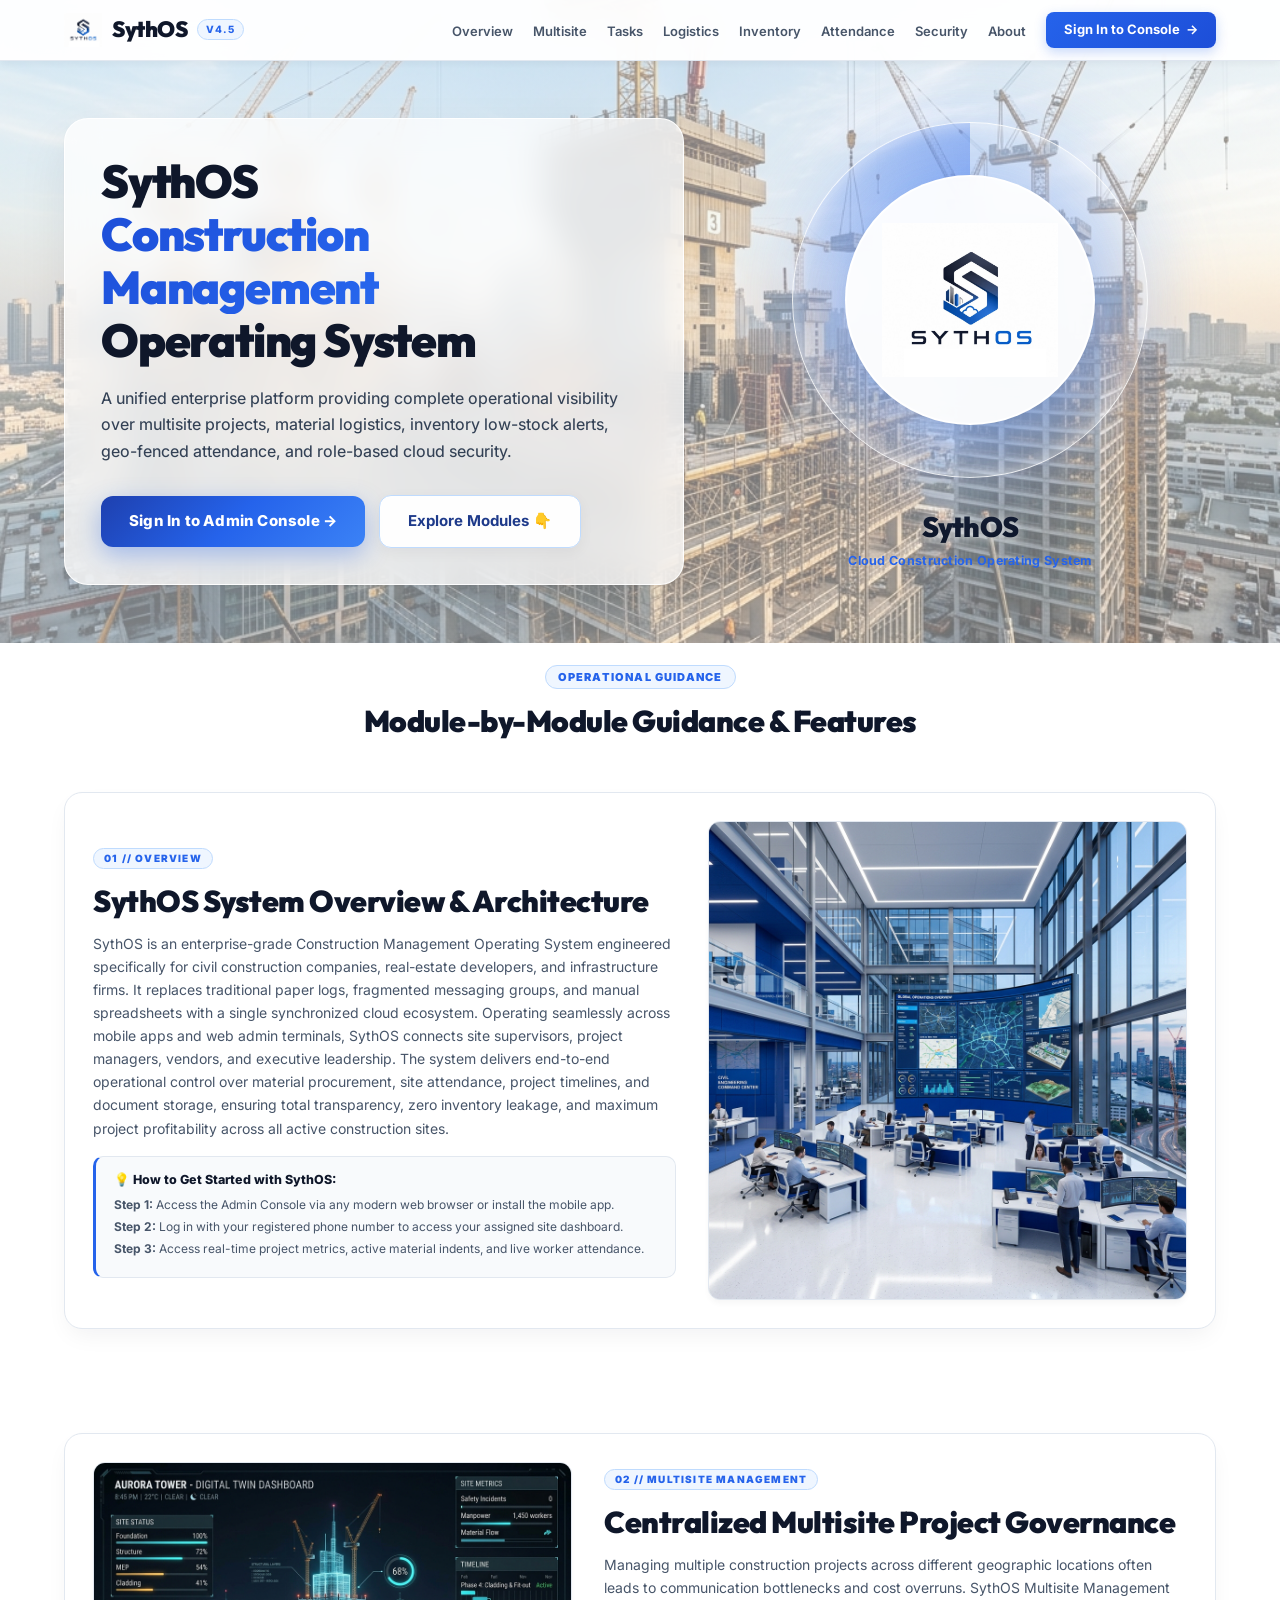
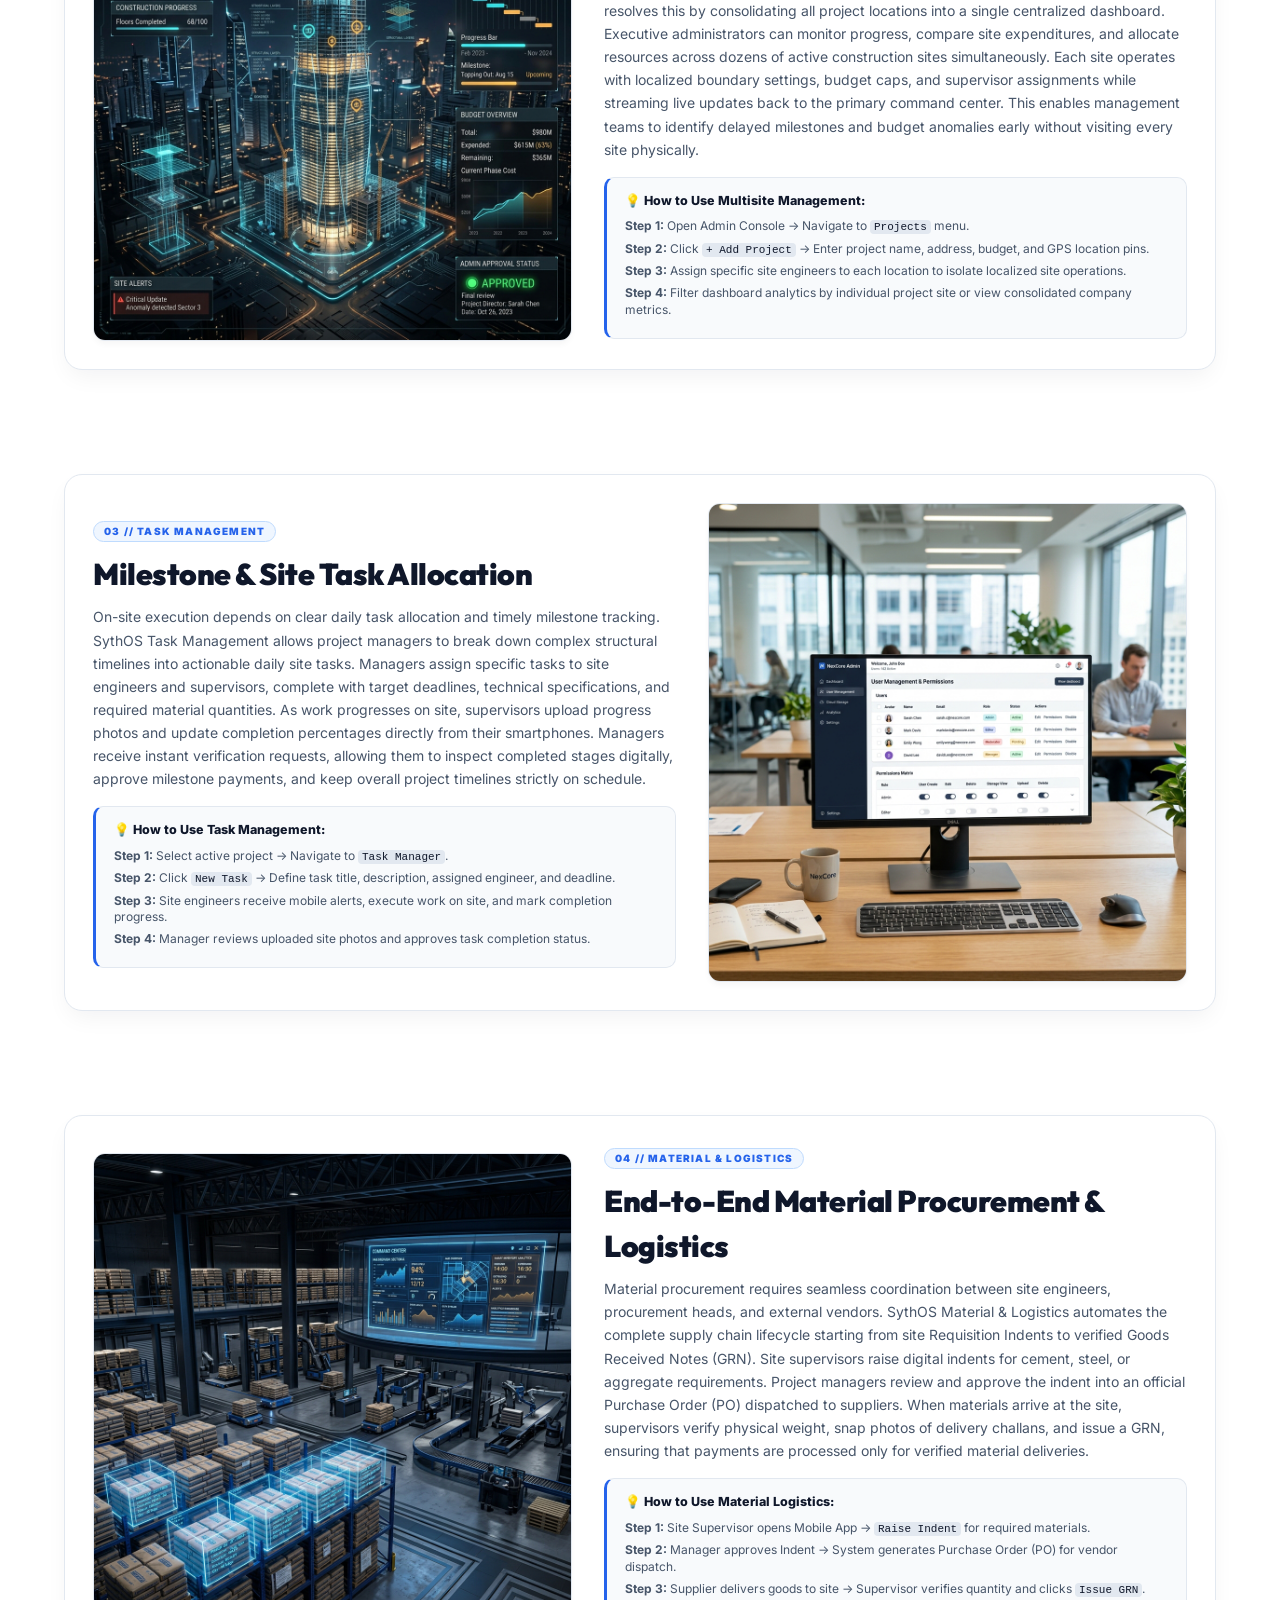
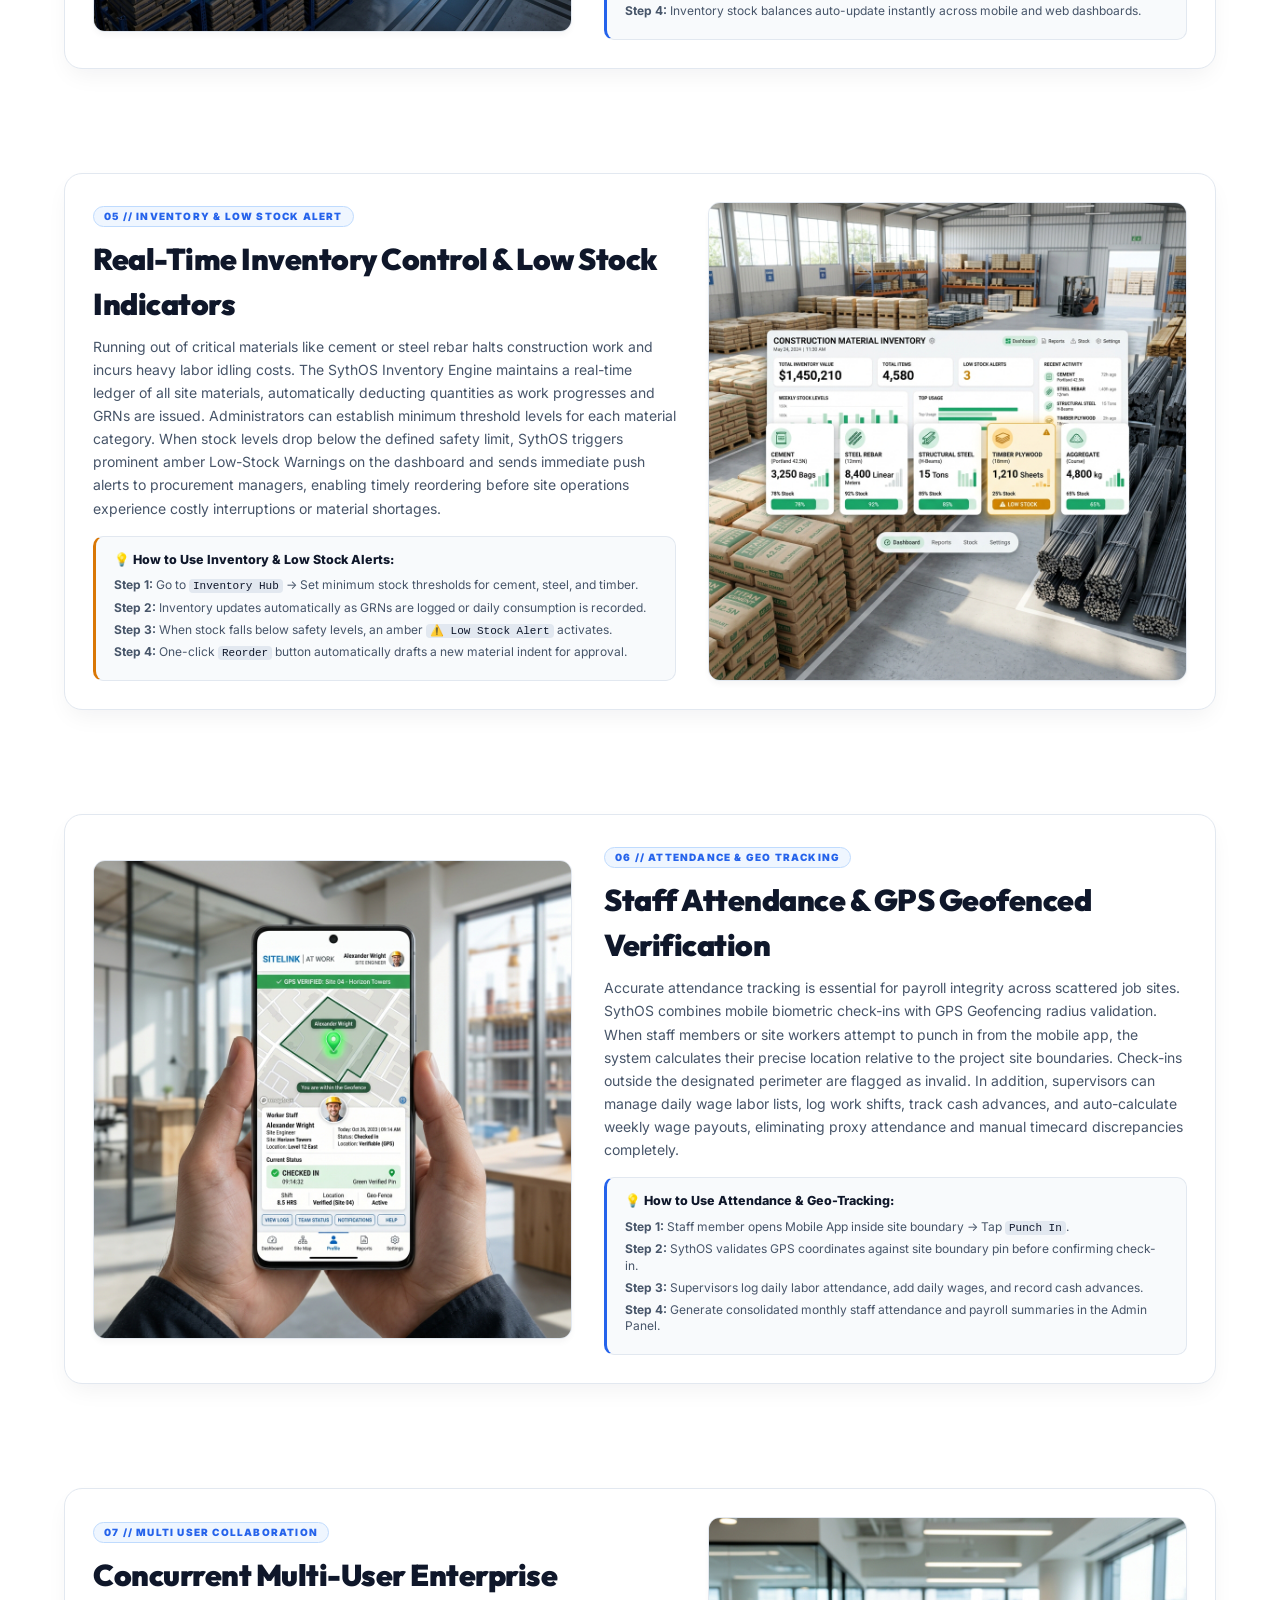
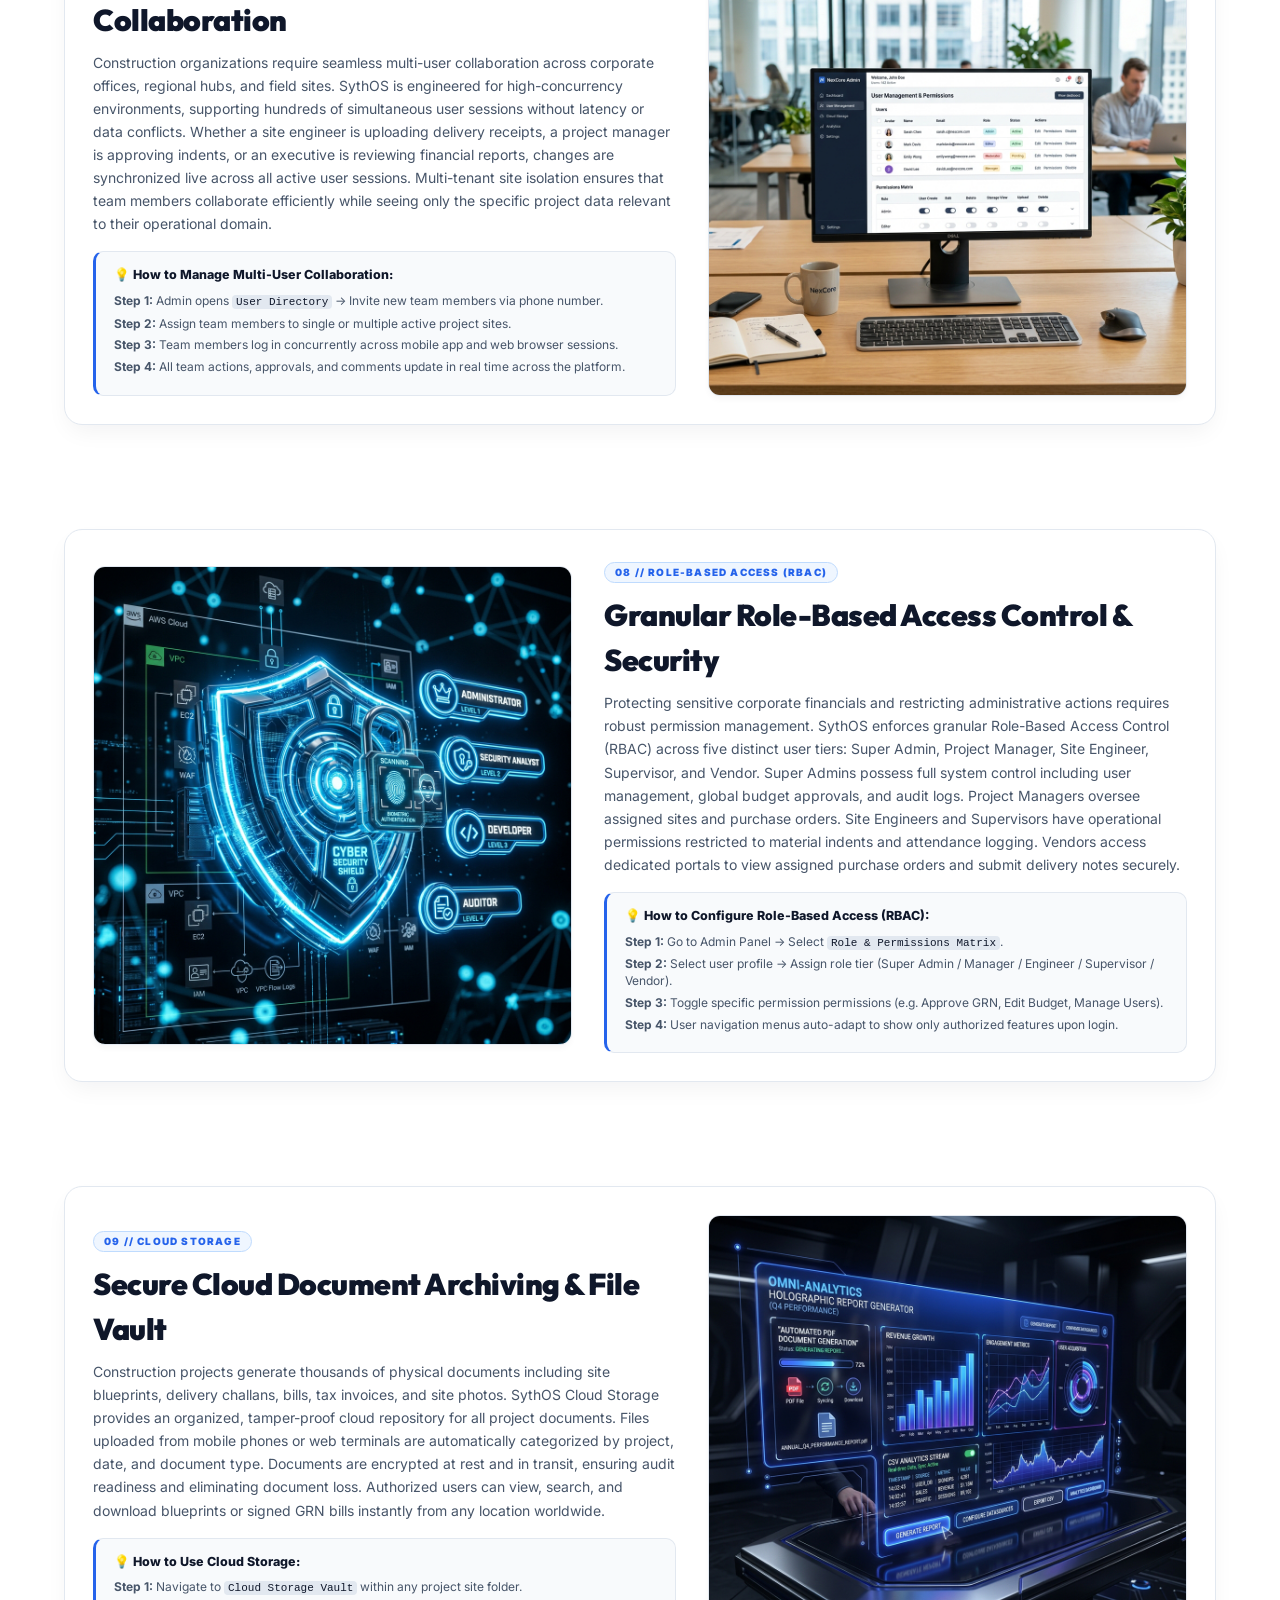
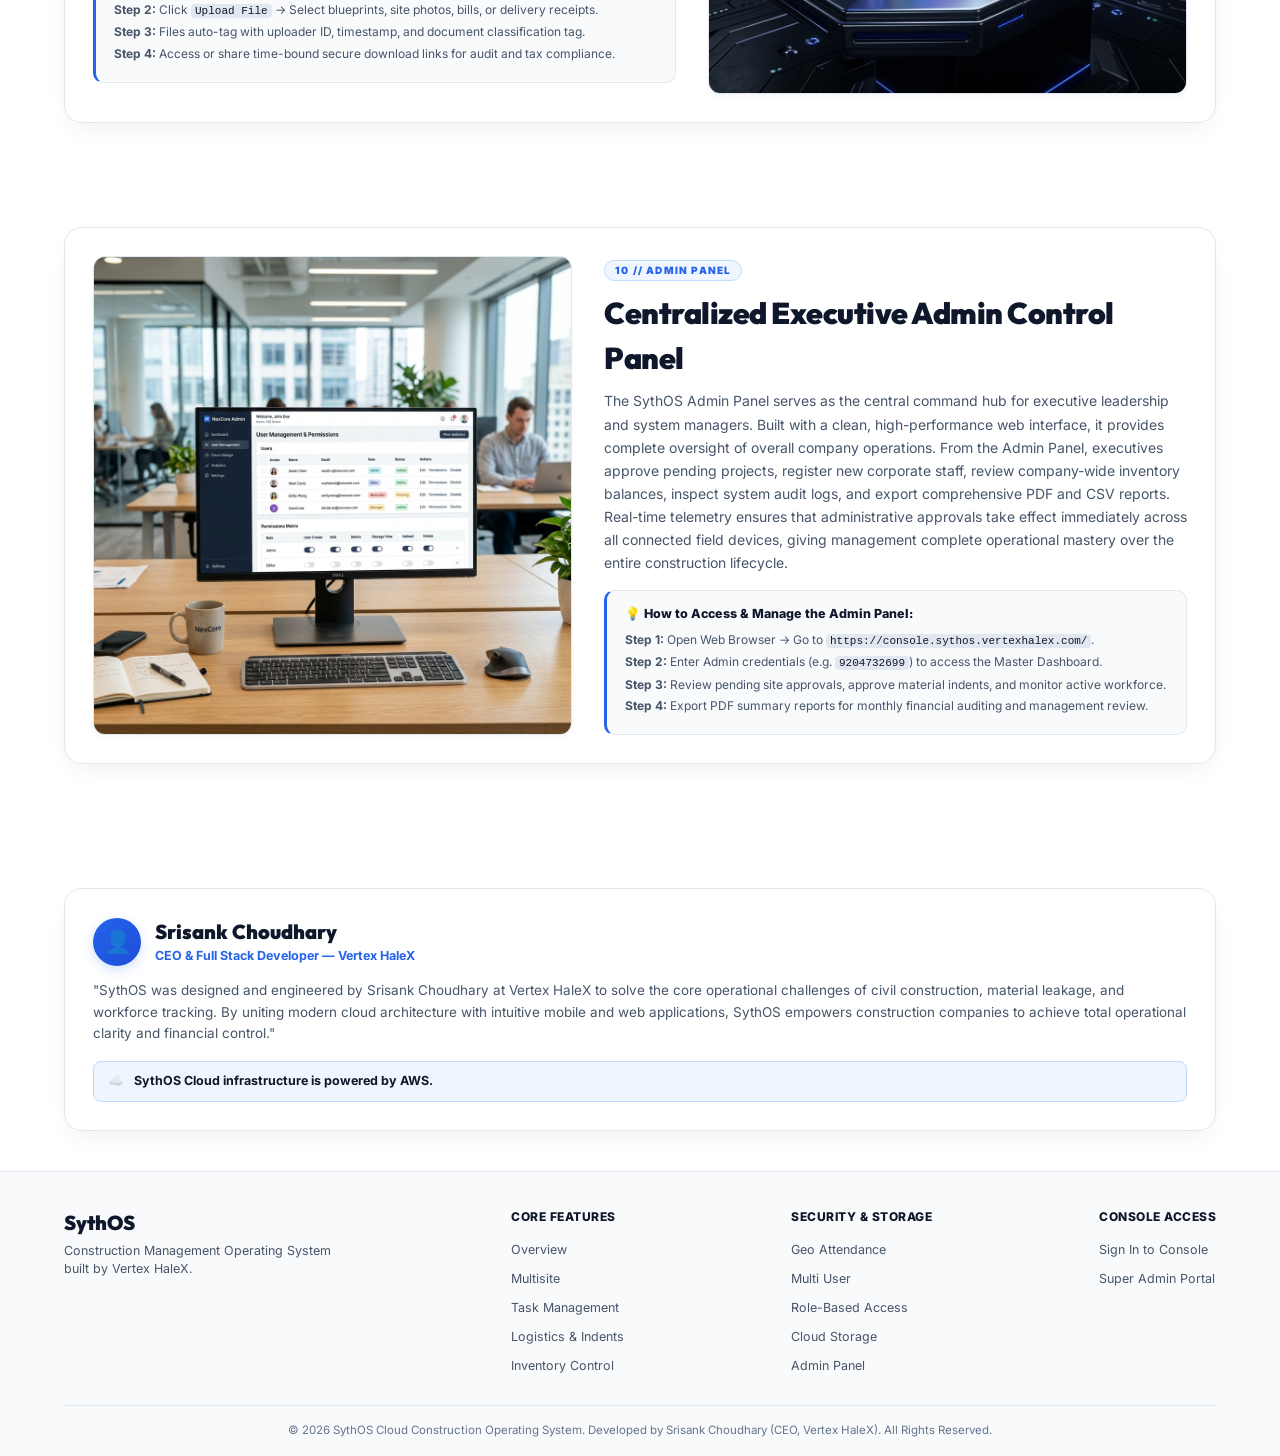
==== commit 8de36fe0: "Replace target/radar rings with smooth, soft, clean, professional ambient halo & elegant floating em" ====
--- a/index.html
+++ b/index.html
@@ -82,35 +82,20 @@
         </div>
       </div>
 
-      <!-- Hero Right: SythOS Construction Cloud Vibe Emblem -->
+      <!-- Hero Right: Clean Professional Floating Emblem -->
       <div class="hero-media">
         <div class="hero-logo-card">
 
-          <!-- Construction Cloud Vibe Animated Wrapper -->
-          <div class="construction-cloud-wrapper">
-            <!-- 1. Blueprint Grid Background -->
-            <div class="blueprint-grid"></div>
-
-            <!-- 2. Pulsing Cloud Mist Aura -->
-            <div class="cloud-mist-aura"></div>
-            <div class="cloud-mist-aura mist-2"></div>
-
-            <!-- 3. Animated Scaffolding Corner Brackets -->
-            <div class="scaffold-corner corner-tl"></div>
-            <div class="scaffold-corner corner-tr"></div>
-            <div class="scaffold-corner corner-bl"></div>
-            <div class="scaffold-corner corner-br"></div>
-
-            <!-- 4. Rotating Construction Blueprint Ring -->
-            <div class="blueprint-ring"></div>
-            <div class="blueprint-ring-inner"></div>
-
-            <!-- 5. Floating Cloud Data Particles -->
-            <div class="cloud-particle p1">☁️</div>
-            <div class="cloud-particle p2">🏗️</div>
-            <div class="cloud-particle p3">⚡</div>
-
-            <!-- 6. Central Floating Construction Cloud Logo -->
+          <!-- Smooth Soft Ambient Container -->
+          <div class="soft-logo-wrapper">
+            <!-- Soft Ambient Glowing Halo -->
+            <div class="soft-glow-halo"></div>
+            <div class="soft-glow-halo glow-2"></div>
+
+            <!-- Soft Shimmer Light Ring -->
+            <div class="soft-shimmer-ring"></div>
+
+            <!-- Central Floating SythOS Emblem -->
             <div class="logo-circle">
               <img src="assets/logo.png" alt="SythOS Logo" />
             </div>
--- a/style.css
+++ b/style.css
@@ -311,68 +311,35 @@
   box-shadow: 0 10px 25px rgba(37, 99, 235, 0.15);
 }
 
-/* ── Construction Cloud Vibe Animations ────────────────────────────────────── */
-@keyframes cloud-mist-pulse {
+/* ── Smooth Soft Clean Professional Logo Animations ───────────────────── */
+@keyframes soft-halo-pulse {
   0%, 100% {
-    transform: scale(0.95);
+    transform: scale(0.92);
     opacity: 0.5;
   }
   50% {
-    transform: scale(1.2);
+    transform: scale(1.12);
     opacity: 0.85;
   }
 }
 
-@keyframes blueprint-spin {
+@keyframes soft-shimmer-spin {
   from { transform: rotate(0deg); }
   to   { transform: rotate(360deg); }
 }
 
-@keyframes blueprint-spin-reverse {
-  from { transform: rotate(0deg); }
-  to   { transform: rotate(-360deg); }
-}
-
-@keyframes scaffold-glow {
+@keyframes elegant-float {
   0%, 100% {
-    border-color: #2563EB;
-    box-shadow: 0 0 8px rgba(37, 99, 235, 0.4);
+    transform: translateY(0px);
+    box-shadow:
+      0 20px 45px rgba(37, 99, 235, 0.18),
+      0 4px 15px rgba(15, 23, 42, 0.04);
   }
   50% {
-    border-color: #3B82F6;
-    box-shadow: 0 0 20px rgba(59, 130, 246, 0.8);
-  }
-}
-
-@keyframes cloud-particle-float-1 {
-  0% { transform: translate(0, 0) scale(0.8); opacity: 0; }
-  30% { opacity: 1; }
-  80% { opacity: 0.8; }
-  100% { transform: translate(-30px, -70px) scale(1.2); opacity: 0; }
-}
-
-@keyframes cloud-particle-float-2 {
-  0% { transform: translate(0, 0) scale(0.8); opacity: 0; }
-  30% { opacity: 1; }
-  80% { opacity: 0.8; }
-  100% { transform: translate(40px, -80px) scale(1.1); opacity: 0; }
-}
-
-@keyframes cloud-particle-float-3 {
-  0% { transform: translate(0, 0) scale(0.8); opacity: 0; }
-  30% { opacity: 1; }
-  80% { opacity: 0.8; }
-  100% { transform: translate(-20px, 60px) scale(1.15); opacity: 0; }
-}
-
-@keyframes logo-cloud-float {
-  0%, 100% {
-    transform: translateY(0px) rotate(0deg);
-    box-shadow: 0 20px 50px rgba(37, 99, 235, 0.35), 0 0 40px rgba(147, 197, 253, 0.4);
-  }
-  50% {
-    transform: translateY(-16px) rotate(1deg);
-    box-shadow: 0 30px 65px rgba(37, 99, 235, 0.5), 0 0 60px rgba(59, 130, 246, 0.6);
+    transform: translateY(-14px);
+    box-shadow:
+      0 30px 60px rgba(37, 99, 235, 0.28),
+      0 8px 25px rgba(15, 23, 42, 0.08);
   }
 }
 
@@ -389,166 +356,73 @@
   border: none;
   padding: 0;
   width: 100%;
-  max-width: 460px;
+  max-width: 440px;
   text-align: center;
   position: relative;
   overflow: visible;
 }
 
-.construction-cloud-wrapper {
+.soft-logo-wrapper {
   position: relative;
-  width: 420px;
-  height: 420px;
-  margin: 0 auto 20px auto;
+  width: 380px;
+  height: 380px;
+  margin: 0 auto 16px auto;
   display: flex;
   align-items: center;
   justify-content: center;
 }
 
-/* 1. Blueprint Grid Background */
-.blueprint-grid {
+/* 1. Soft Ambient Glowing Halo */
+.soft-glow-halo {
   position: absolute;
-  inset: -15px;
+  inset: -10px;
   border-radius: 50%;
-  background-image: 
-    linear-gradient(rgba(37, 99, 235, 0.12) 1px, transparent 1px),
-    linear-gradient(90deg, rgba(37, 99, 235, 0.12) 1px, transparent 1px);
-  background-size: 24px 24px;
-  background-position: center center;
-  mask-image: radial-gradient(circle, rgba(0,0,0,1) 40%, rgba(0,0,0,0) 70%);
-  -webkit-mask-image: radial-gradient(circle, rgba(0,0,0,1) 40%, rgba(0,0,0,0) 70%);
+  background: radial-gradient(circle, rgba(147, 197, 253, 0.45) 0%, rgba(37, 99, 235, 0.2) 50%, transparent 75%);
+  filter: blur(35px);
+  animation: soft-halo-pulse 6s ease-in-out infinite;
   pointer-events: none;
 }
 
-/* 2. Pulsing Cloud Mist Aura */
-.cloud-mist-aura {
+.soft-glow-halo.glow-2 {
+  inset: 15px;
+  background: radial-gradient(circle, rgba(59, 130, 246, 0.35) 0%, rgba(219, 234, 254, 0.4) 60%, transparent 80%);
+  animation-delay: 3s;
+}
+
+/* 2. Soft Shimmer Ring */
+.soft-shimmer-ring {
   position: absolute;
-  inset: 10px;
+  inset: 12px;
   border-radius: 50%;
-  background: radial-gradient(circle, rgba(147, 197, 253, 0.45) 0%, rgba(37, 99, 235, 0.25) 45%, transparent 70%);
-  filter: blur(25px);
-  animation: cloud-mist-pulse 5s ease-in-out infinite;
+  border: 1.5px solid rgba(255, 255, 255, 0.85);
+  background: conic-gradient(from 0deg, transparent 0deg 200deg, rgba(37, 99, 235, 0.08) 280deg, rgba(37, 99, 235, 0.35) 360deg);
+  box-shadow: inset 0 0 20px rgba(255, 255, 255, 0.6);
+  animation: soft-shimmer-spin 20s linear infinite;
   pointer-events: none;
 }
 
-.cloud-mist-aura.mist-2 {
-  inset: -20px;
-  background: radial-gradient(circle, rgba(59, 130, 246, 0.3) 0%, rgba(217, 119, 6, 0.15) 50%, transparent 75%);
-  animation-delay: 2.5s;
-}
-
-/* 3. Scaffolding Corner Brackets */
-.scaffold-corner {
-  position: absolute;
-  width: 28px;
-  height: 28px;
-  border: 3px solid #2563EB;
-  z-index: 3;
-  animation: scaffold-glow 3s ease-in-out infinite;
-}
-
-.corner-tl {
-  top: 15px;
-  left: 15px;
-  border-right: none;
-  border-bottom: none;
-  border-top-left-radius: 8px;
-}
-
-.corner-tr {
-  top: 15px;
-  right: 15px;
-  border-left: none;
-  border-bottom: none;
-  border-top-right-radius: 8px;
-}
-
-.corner-bl {
-  bottom: 15px;
-  left: 15px;
-  border-right: none;
-  border-top: none;
-  border-bottom-left-radius: 8px;
-}
-
-.corner-br {
-  bottom: 15px;
-  right: 15px;
-  border-left: none;
-  border-top: none;
-  border-bottom-right-radius: 8px;
-}
-
-/* 4. Blueprint Outer Rings */
-.blueprint-ring {
-  position: absolute;
-  inset: 0;
+/* 3. Central Clean Floating Logo Circle */
+.logo-circle {
+  width: 250px;
+  height: 250px;
   border-radius: 50%;
-  border: 2px dashed rgba(37, 99, 235, 0.65);
-  box-shadow: 0 0 25px rgba(37, 99, 235, 0.25);
-  animation: blueprint-spin 18s linear infinite;
-}
-
-.blueprint-ring-inner {
-  position: absolute;
-  inset: 22px;
-  border-radius: 50%;
-  border: 2px solid rgba(59, 130, 246, 0.4);
-  border-top-color: #2563EB;
-  border-bottom-color: #D97706;
-  animation: blueprint-spin-reverse 12s linear infinite;
-}
-
-/* 5. Floating Cloud Data Particles */
-.cloud-particle {
-  position: absolute;
-  font-size: 22px;
-  z-index: 4;
-  pointer-events: none;
-  filter: drop-shadow(0 4px 8px rgba(37, 99, 235, 0.3));
-}
-
-.cloud-particle.p1 {
-  top: 40px;
-  right: 60px;
-  animation: cloud-particle-float-1 4s ease-in-out infinite;
-}
-
-.cloud-particle.p2 {
-  bottom: 60px;
-  left: 50px;
-  animation: cloud-particle-float-2 5s ease-in-out infinite 1s;
-}
-
-.cloud-particle.p3 {
-  top: 70px;
-  left: 60px;
-  animation: cloud-particle-float-3 4.5s ease-in-out infinite 2s;
-}
-
-/* 6. Central Floating Construction Cloud Logo */
-.logo-circle {
-  width: 270px;
-  height: 270px;
-  border-radius: 50%;
-  background: rgba(255, 255, 255, 0.96);
-  backdrop-filter: blur(16px);
-  -webkit-backdrop-filter: blur(16px);
-  border: 3.5px solid #3B82F6;
+  background: rgba(255, 255, 255, 0.94);
+  backdrop-filter: blur(20px);
+  -webkit-backdrop-filter: blur(20px);
+  border: 2.5px solid rgba(255, 255, 255, 0.95);
   box-shadow:
-    0 20px 50px rgba(37, 99, 235, 0.35),
-    0 0 50px rgba(147, 197, 253, 0.6),
-    inset 0 0 25px rgba(219, 234, 254, 0.8);
+    0 20px 45px rgba(37, 99, 235, 0.18),
+    0 4px 15px rgba(15, 23, 42, 0.04);
   display: flex;
   align-items: center;
   justify-content: center;
-  animation: logo-cloud-float 4.5s ease-in-out infinite;
+  animation: elegant-float 5s ease-in-out infinite;
   position: relative;
   z-index: 2;
 }
 
 .logo-circle img {
-  height: 165px;
+  height: 155px;
   width: auto;
   object-fit: contain;
 }
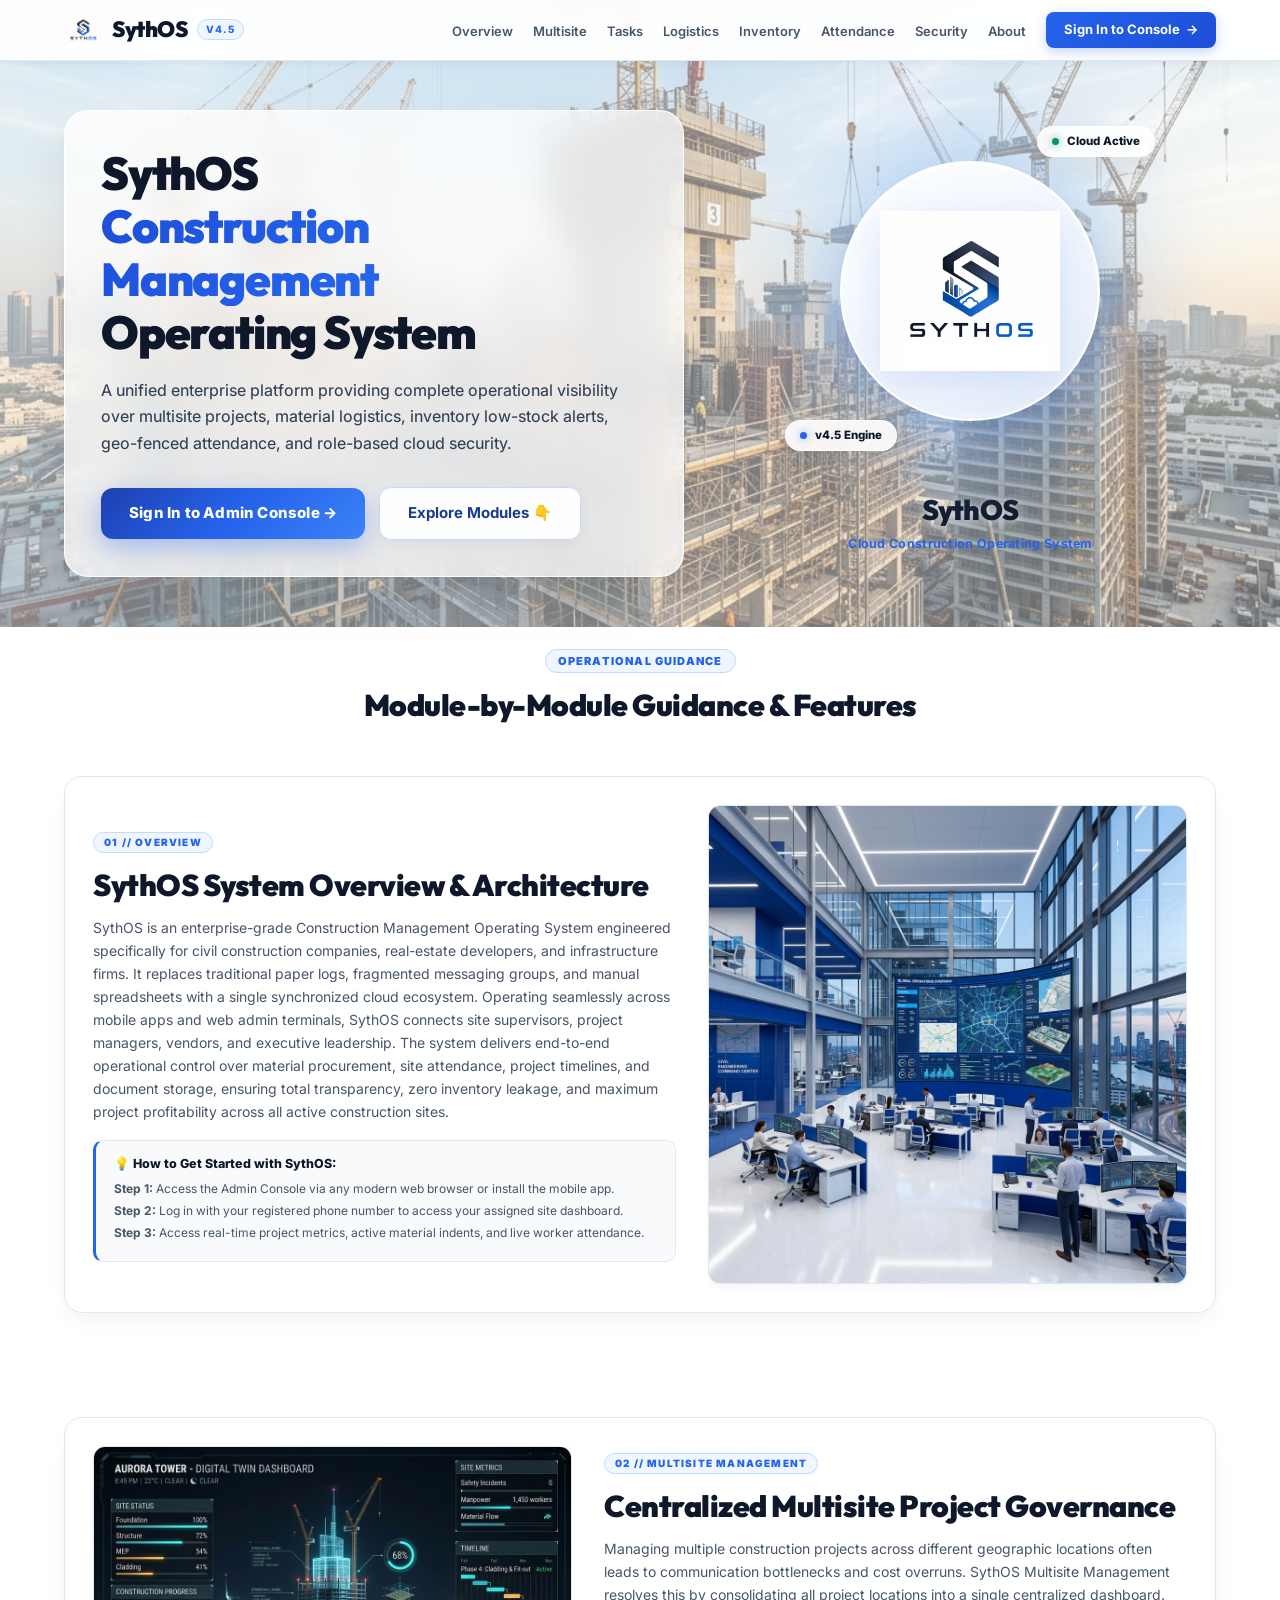
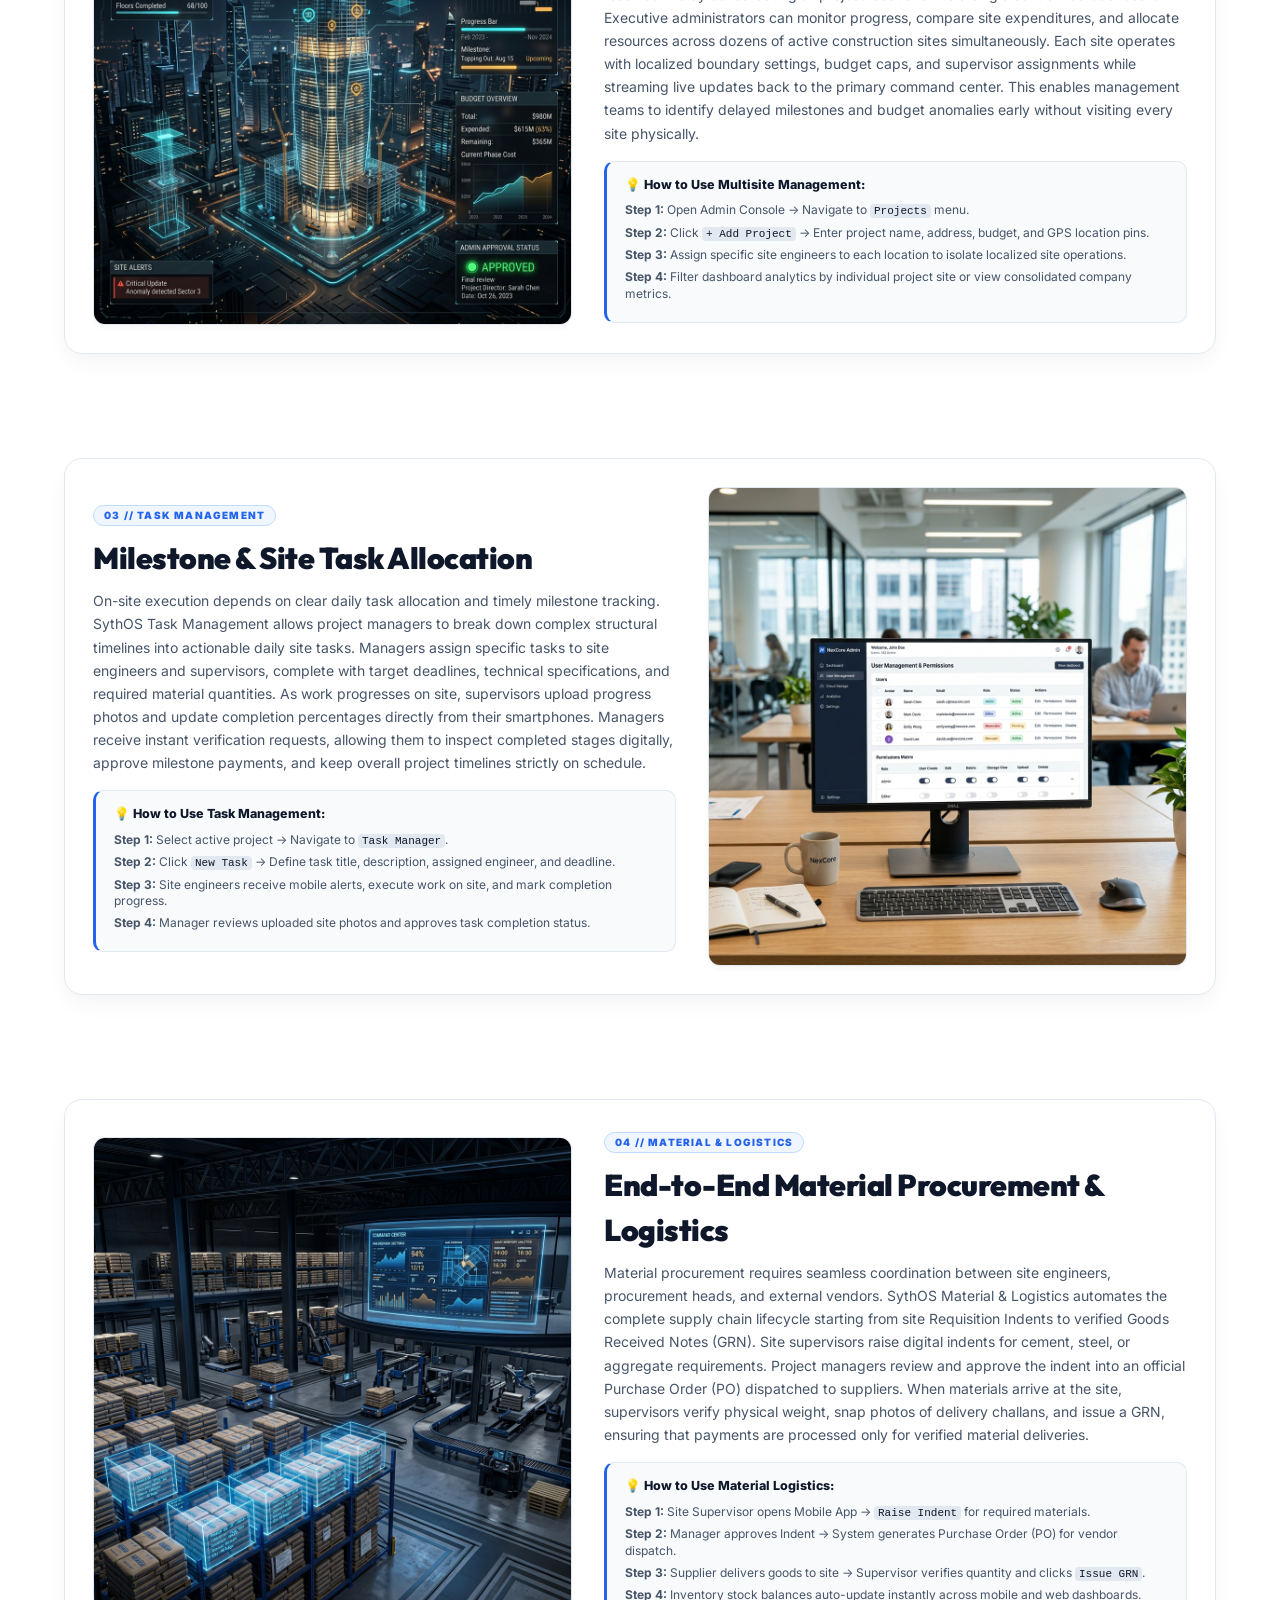
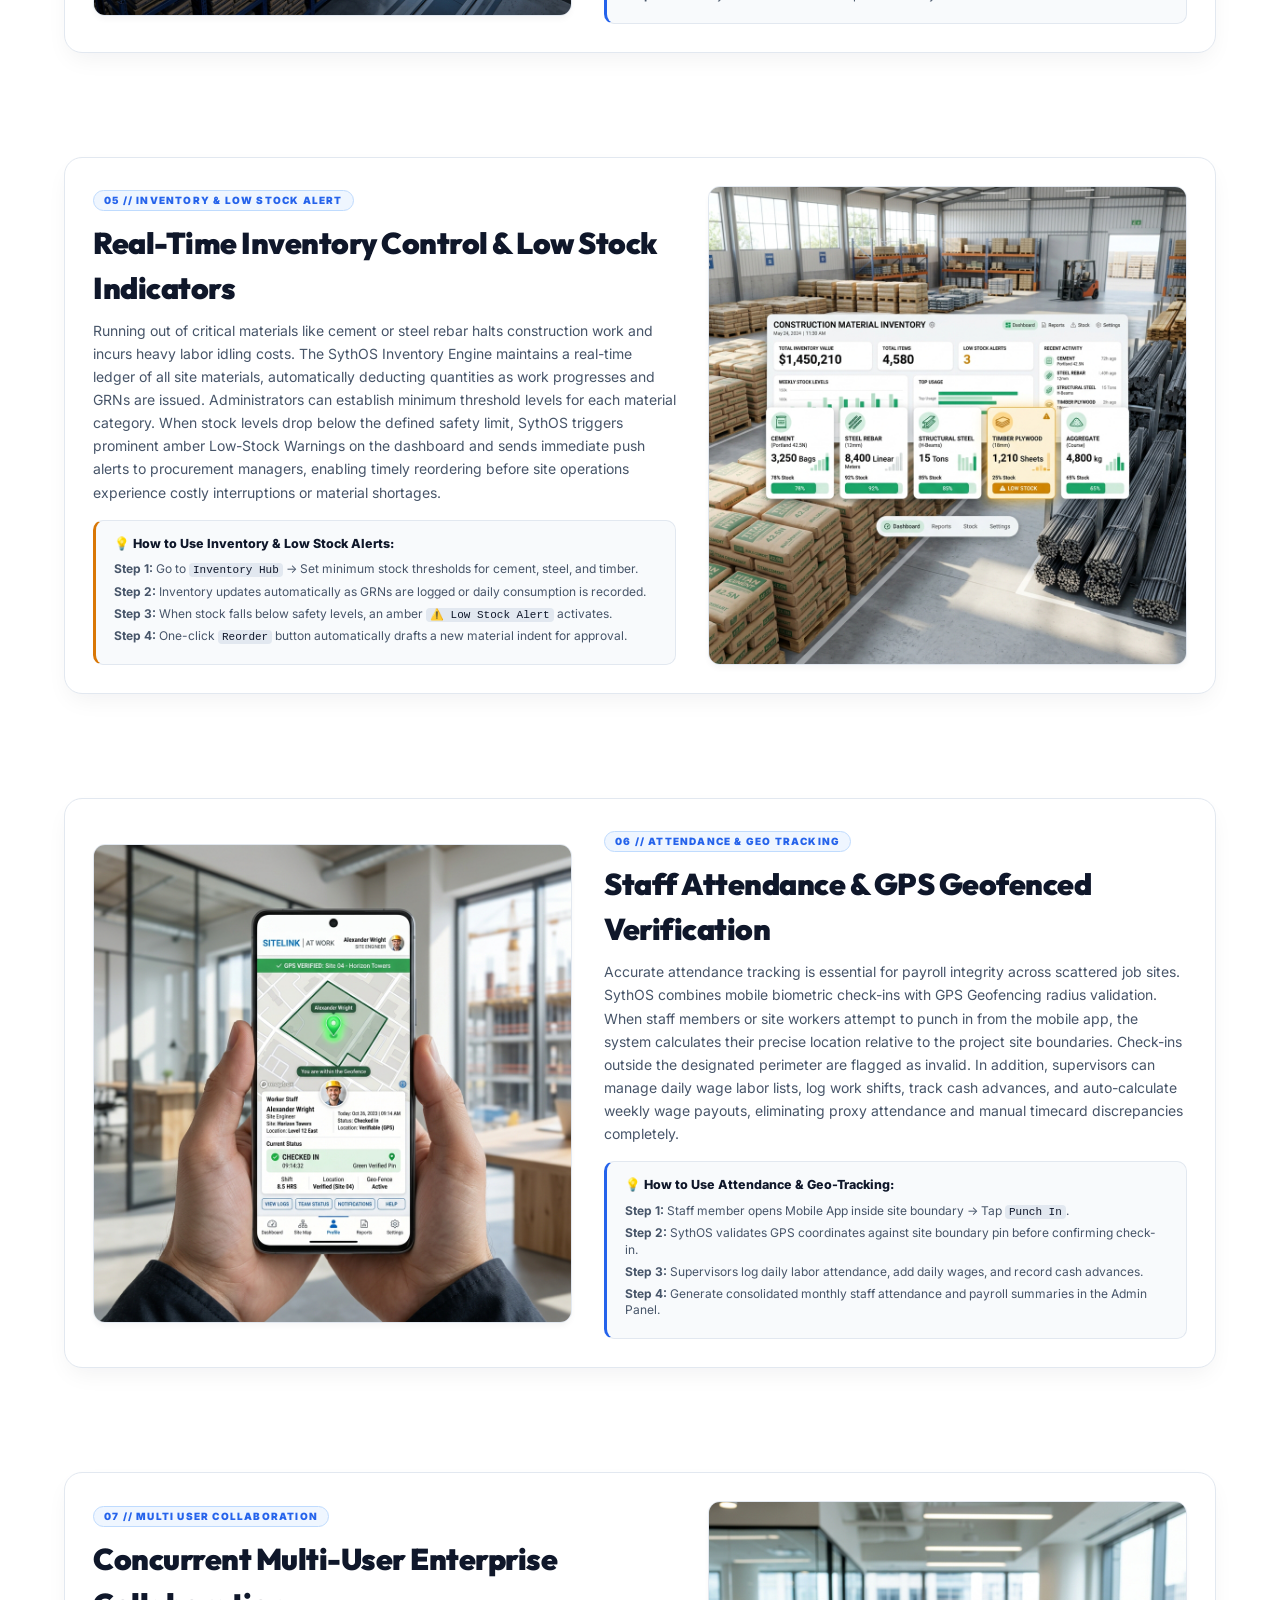
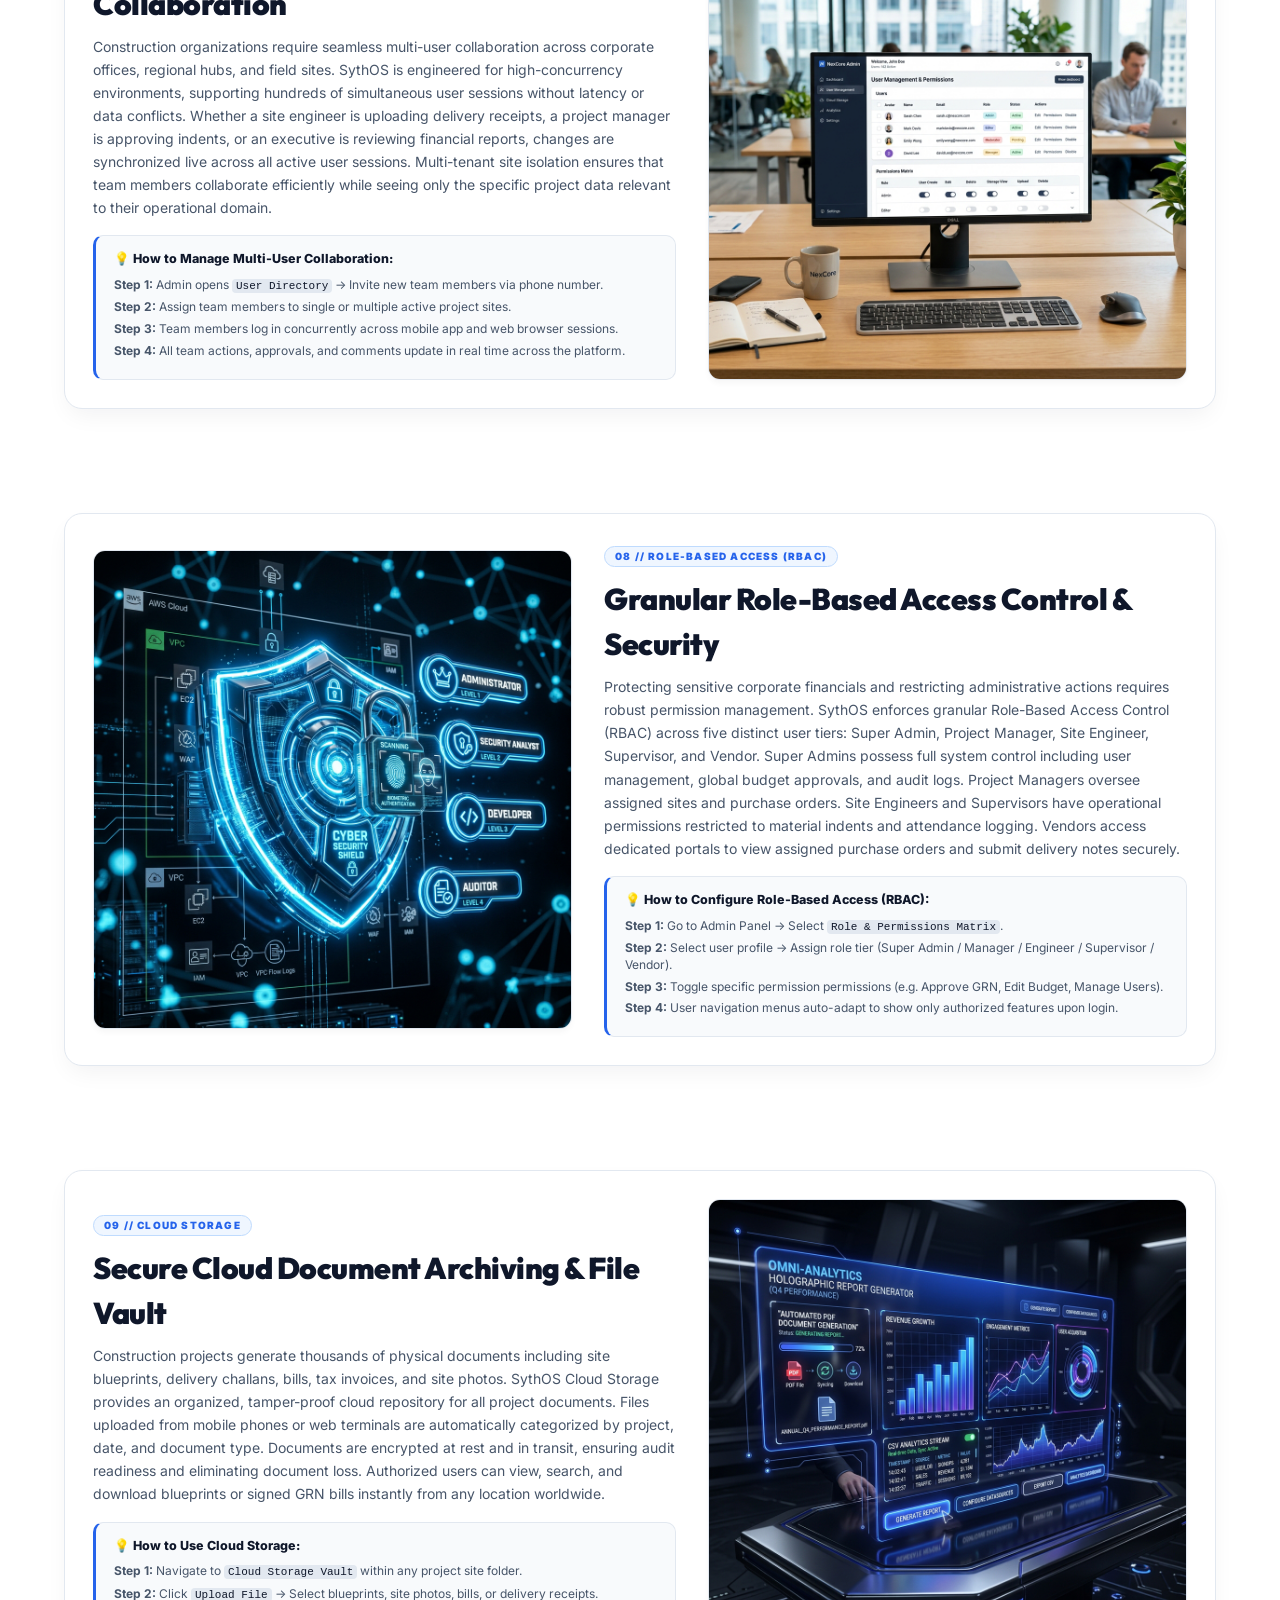
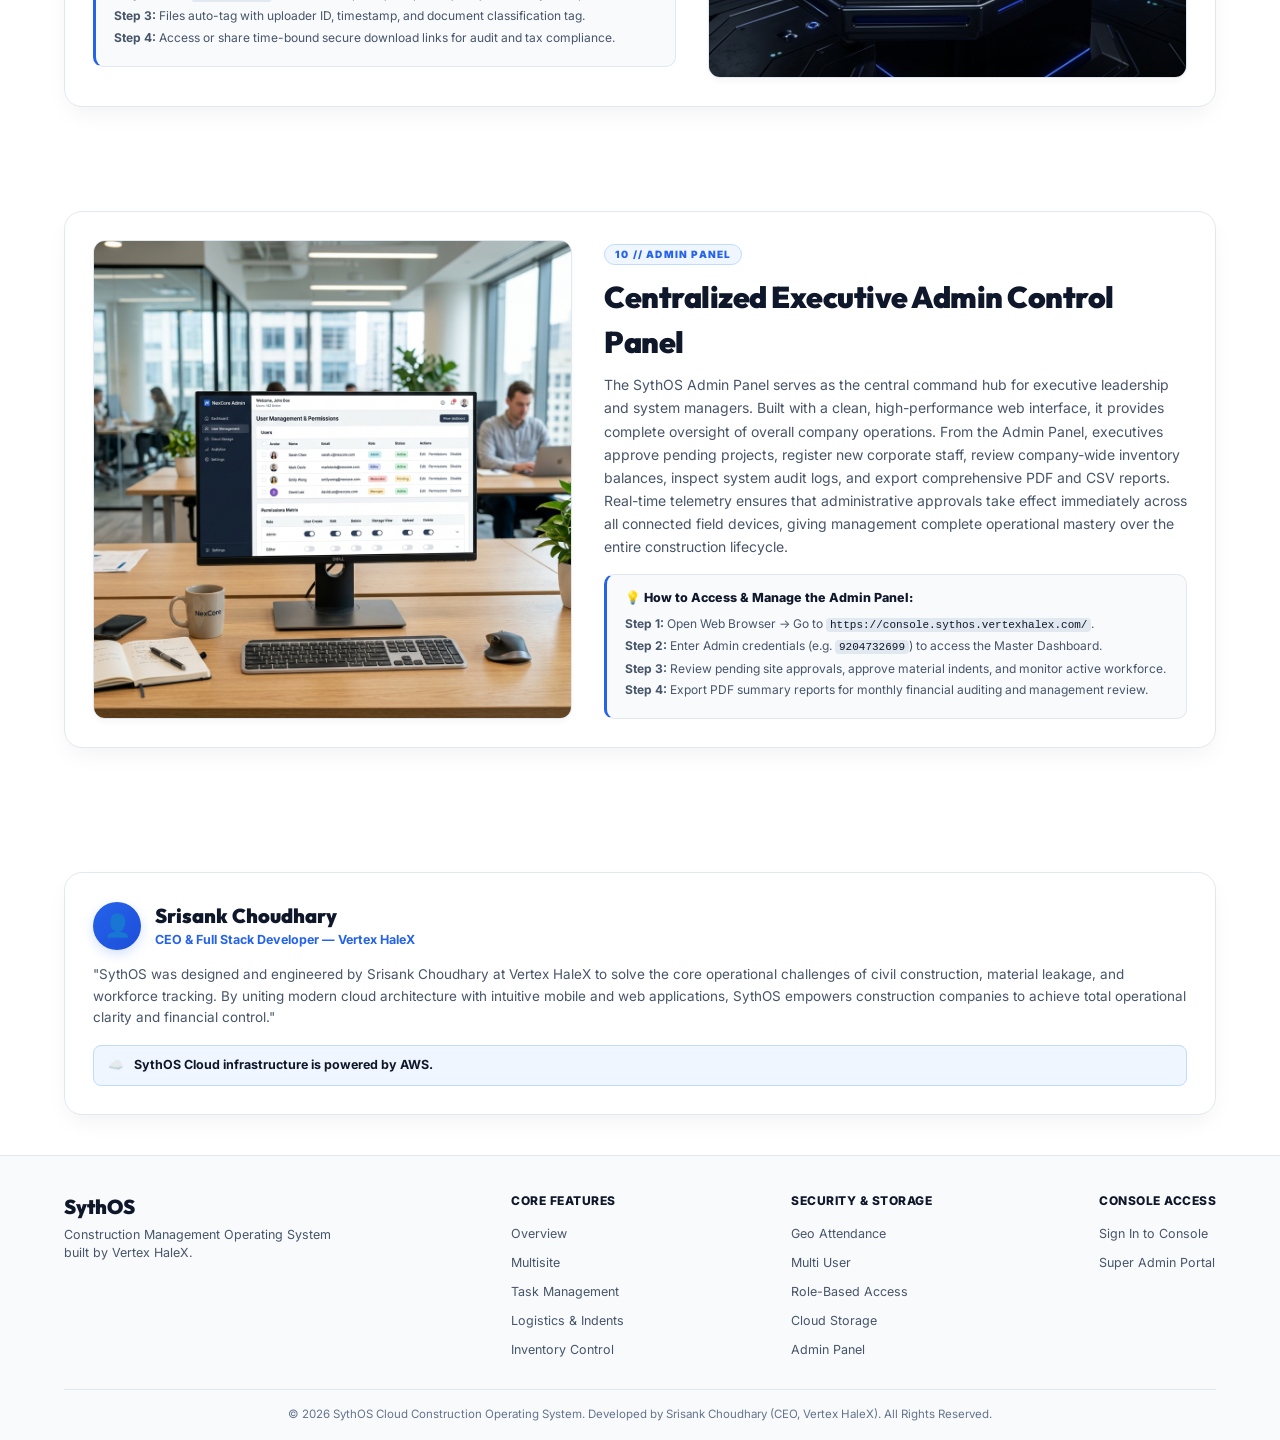
==== commit 64f1ea8e: "Create attractive soft clean professional glassmorphic emblem with ambient glows and floating micro " ====
--- a/index.html
+++ b/index.html
@@ -82,22 +82,29 @@
         </div>
       </div>
 
-      <!-- Hero Right: Clean Professional Floating Emblem -->
+      <!-- Hero Right: Attractive Soft Clean Professional Emblem -->
       <div class="hero-media">
         <div class="hero-logo-card">
 
-          <!-- Smooth Soft Ambient Container -->
-          <div class="soft-logo-wrapper">
-            <!-- Soft Ambient Glowing Halo -->
-            <div class="soft-glow-halo"></div>
-            <div class="soft-glow-halo glow-2"></div>
-
-            <!-- Soft Shimmer Light Ring -->
-            <div class="soft-shimmer-ring"></div>
-
-            <!-- Central Floating SythOS Emblem -->
-            <div class="logo-circle">
-              <img src="assets/logo.png" alt="SythOS Logo" />
+          <div class="pro-glass-wrapper">
+            <!-- 1. Soft Ambient Color Glows -->
+            <div class="pro-glow glow-blue"></div>
+            <div class="pro-glow glow-cyan"></div>
+
+            <!-- 2. Floating Micro Glass Badges -->
+            <div class="micro-badge badge-top-right">
+              <span class="badge-dot green"></span>
+              <span>Cloud Active</span>
+            </div>
+            <div class="micro-badge badge-bottom-left">
+              <span class="badge-dot blue"></span>
+              <span>v4.5 Engine</span>
+            </div>
+
+            <!-- 3. Main Glassmorphic Emblem Card -->
+            <div class="main-glass-card">
+              <div class="shimmer-line"></div>
+              <img src="assets/logo.png" alt="SythOS Logo" class="pro-logo-img" />
             </div>
           </div>
 
--- a/style.css
+++ b/style.css
@@ -311,36 +311,50 @@
   box-shadow: 0 10px 25px rgba(37, 99, 235, 0.15);
 }
 
-/* ── Smooth Soft Clean Professional Logo Animations ───────────────────── */
-@keyframes soft-halo-pulse {
+/* ── Attractive Soft Clean Professional Glassmorphic Emblem ───────────── */
+@keyframes pro-glow-pulse {
   0%, 100% {
-    transform: scale(0.92);
-    opacity: 0.5;
+    transform: scale(0.9) translateY(0);
+    opacity: 0.45;
   }
   50% {
-    transform: scale(1.12);
-    opacity: 0.85;
-  }
-}
-
-@keyframes soft-shimmer-spin {
-  from { transform: rotate(0deg); }
-  to   { transform: rotate(360deg); }
-}
-
-@keyframes elegant-float {
+    transform: scale(1.15) translateY(-6px);
+    opacity: 0.8;
+  }
+}
+
+@keyframes pro-card-float {
   0%, 100% {
-    transform: translateY(0px);
+    transform: translateY(0px) rotateX(0deg) rotateY(0deg);
     box-shadow:
-      0 20px 45px rgba(37, 99, 235, 0.18),
-      0 4px 15px rgba(15, 23, 42, 0.04);
+      0 25px 60px rgba(37, 99, 235, 0.16),
+      0 10px 25px rgba(15, 23, 42, 0.05),
+      inset 0 1px 2px rgba(255, 255, 255, 1);
   }
   50% {
-    transform: translateY(-14px);
+    transform: translateY(-15px) rotateX(2deg) rotateY(-2deg);
     box-shadow:
-      0 30px 60px rgba(37, 99, 235, 0.28),
-      0 8px 25px rgba(15, 23, 42, 0.08);
-  }
+      0 35px 75px rgba(37, 99, 235, 0.26),
+      0 15px 35px rgba(15, 23, 42, 0.08),
+      inset 0 1px 3px rgba(255, 255, 255, 1);
+  }
+}
+
+@keyframes badge-float-1 {
+  0%, 100% { transform: translateY(0px) scale(1); }
+  50% { transform: translateY(-8px) scale(1.04); }
+}
+
+@keyframes badge-float-2 {
+  0%, 100% { transform: translateY(0px) scale(1); }
+  50% { transform: translateY(8px) scale(1.04); }
+}
+
+@keyframes light-sweep {
+  0% { transform: translateX(-150%) rotate(25deg); opacity: 0; }
+  30% { opacity: 0.6; }
+  60% { opacity: 0.6; }
+  100% { transform: translateX(250%) rotate(25deg); opacity: 0; }
 }
 
 /* Container */
@@ -362,69 +376,117 @@
   overflow: visible;
 }
 
-.soft-logo-wrapper {
+.pro-glass-wrapper {
   position: relative;
-  width: 380px;
-  height: 380px;
-  margin: 0 auto 16px auto;
+  width: 360px;
+  height: 360px;
+  margin: 0 auto 18px auto;
   display: flex;
   align-items: center;
   justify-content: center;
-}
-
-/* 1. Soft Ambient Glowing Halo */
-.soft-glow-halo {
+  perspective: 1000px;
+}
+
+/* 1. Soft Ambient Color Glows */
+.pro-glow {
   position: absolute;
-  inset: -10px;
+  inset: -15px;
   border-radius: 50%;
-  background: radial-gradient(circle, rgba(147, 197, 253, 0.45) 0%, rgba(37, 99, 235, 0.2) 50%, transparent 75%);
-  filter: blur(35px);
-  animation: soft-halo-pulse 6s ease-in-out infinite;
+  filter: blur(45px);
   pointer-events: none;
 }
 
-.soft-glow-halo.glow-2 {
-  inset: 15px;
-  background: radial-gradient(circle, rgba(59, 130, 246, 0.35) 0%, rgba(219, 234, 254, 0.4) 60%, transparent 80%);
-  animation-delay: 3s;
-}
-
-/* 2. Soft Shimmer Ring */
-.soft-shimmer-ring {
+.pro-glow.glow-blue {
+  background: radial-gradient(circle, rgba(37, 99, 235, 0.35) 0%, rgba(96, 165, 250, 0.2) 50%, transparent 75%);
+  animation: pro-glow-pulse 6s ease-in-out infinite;
+}
+
+.pro-glow.glow-cyan {
+  inset: 10px;
+  background: radial-gradient(circle, rgba(6, 182, 212, 0.3) 0%, rgba(219, 234, 254, 0.35) 55%, transparent 80%);
+  animation: pro-glow-pulse 6s ease-in-out infinite 3s;
+}
+
+/* 2. Floating Micro Glass Badges */
+.micro-badge {
   position: absolute;
-  inset: 12px;
+  background: rgba(255, 255, 255, 0.9);
+  backdrop-filter: blur(14px);
+  -webkit-backdrop-filter: blur(14px);
+  border: 1px solid rgba(255, 255, 255, 0.95);
+  border-radius: 20px;
+  padding: 6px 14px;
+  display: flex;
+  align-items: center;
+  gap: 8px;
+  font-size: 11.5px;
+  font-weight: 800;
+  color: #0F172A;
+  box-shadow: 0 10px 25px rgba(15, 23, 42, 0.08);
+  z-index: 5;
+}
+
+.badge-top-right {
+  top: 15px;
+  right: -5px;
+  animation: badge-float-1 5s ease-in-out infinite;
+}
+
+.badge-bottom-left {
+  bottom: 20px;
+  left: -5px;
+  animation: badge-float-2 5.5s ease-in-out infinite 1s;
+}
+
+.badge-dot {
+  width: 7px;
+  height: 7px;
   border-radius: 50%;
-  border: 1.5px solid rgba(255, 255, 255, 0.85);
-  background: conic-gradient(from 0deg, transparent 0deg 200deg, rgba(37, 99, 235, 0.08) 280deg, rgba(37, 99, 235, 0.35) 360deg);
-  box-shadow: inset 0 0 20px rgba(255, 255, 255, 0.6);
-  animation: soft-shimmer-spin 20s linear infinite;
-  pointer-events: none;
-}
-
-/* 3. Central Clean Floating Logo Circle */
-.logo-circle {
-  width: 250px;
-  height: 250px;
+}
+
+.badge-dot.green { background: #059669; box-shadow: 0 0 8px rgba(5, 150, 105, 0.6); }
+.badge-dot.blue  { background: #2563EB; box-shadow: 0 0 8px rgba(37, 99, 235, 0.6); }
+
+/* 3. Main Glassmorphic Emblem Card */
+.main-glass-card {
+  width: 260px;
+  height: 260px;
   border-radius: 50%;
-  background: rgba(255, 255, 255, 0.94);
-  backdrop-filter: blur(20px);
-  -webkit-backdrop-filter: blur(20px);
-  border: 2.5px solid rgba(255, 255, 255, 0.95);
+  background: linear-gradient(145deg, rgba(255, 255, 255, 0.96) 0%, rgba(240, 246, 255, 0.9) 100%);
+  backdrop-filter: blur(24px);
+  -webkit-backdrop-filter: blur(24px);
+  border: 2.5px solid rgba(255, 255, 255, 0.98);
   box-shadow:
-    0 20px 45px rgba(37, 99, 235, 0.18),
-    0 4px 15px rgba(15, 23, 42, 0.04);
+    0 25px 60px rgba(37, 99, 235, 0.16),
+    0 10px 25px rgba(15, 23, 42, 0.05),
+    inset 0 1px 2px rgba(255, 255, 255, 1);
   display: flex;
   align-items: center;
   justify-content: center;
-  animation: elegant-float 5s ease-in-out infinite;
+  animation: pro-card-float 5s ease-in-out infinite;
   position: relative;
   z-index: 2;
-}
-
-.logo-circle img {
-  height: 155px;
+  overflow: hidden;
+}
+
+.shimmer-line {
+  position: absolute;
+  top: -50%;
+  left: -50%;
+  width: 45px;
+  height: 200%;
+  background: linear-gradient(90deg, transparent, rgba(255, 255, 255, 0.8), transparent);
+  animation: light-sweep 4.5s ease-in-out infinite;
+  pointer-events: none;
+}
+
+.pro-logo-img {
+  height: 160px;
   width: auto;
   object-fit: contain;
+  filter: drop-shadow(0 10px 20px rgba(37, 99, 235, 0.15));
+  position: relative;
+  z-index: 3;
 }
 
 .logo-title-text {
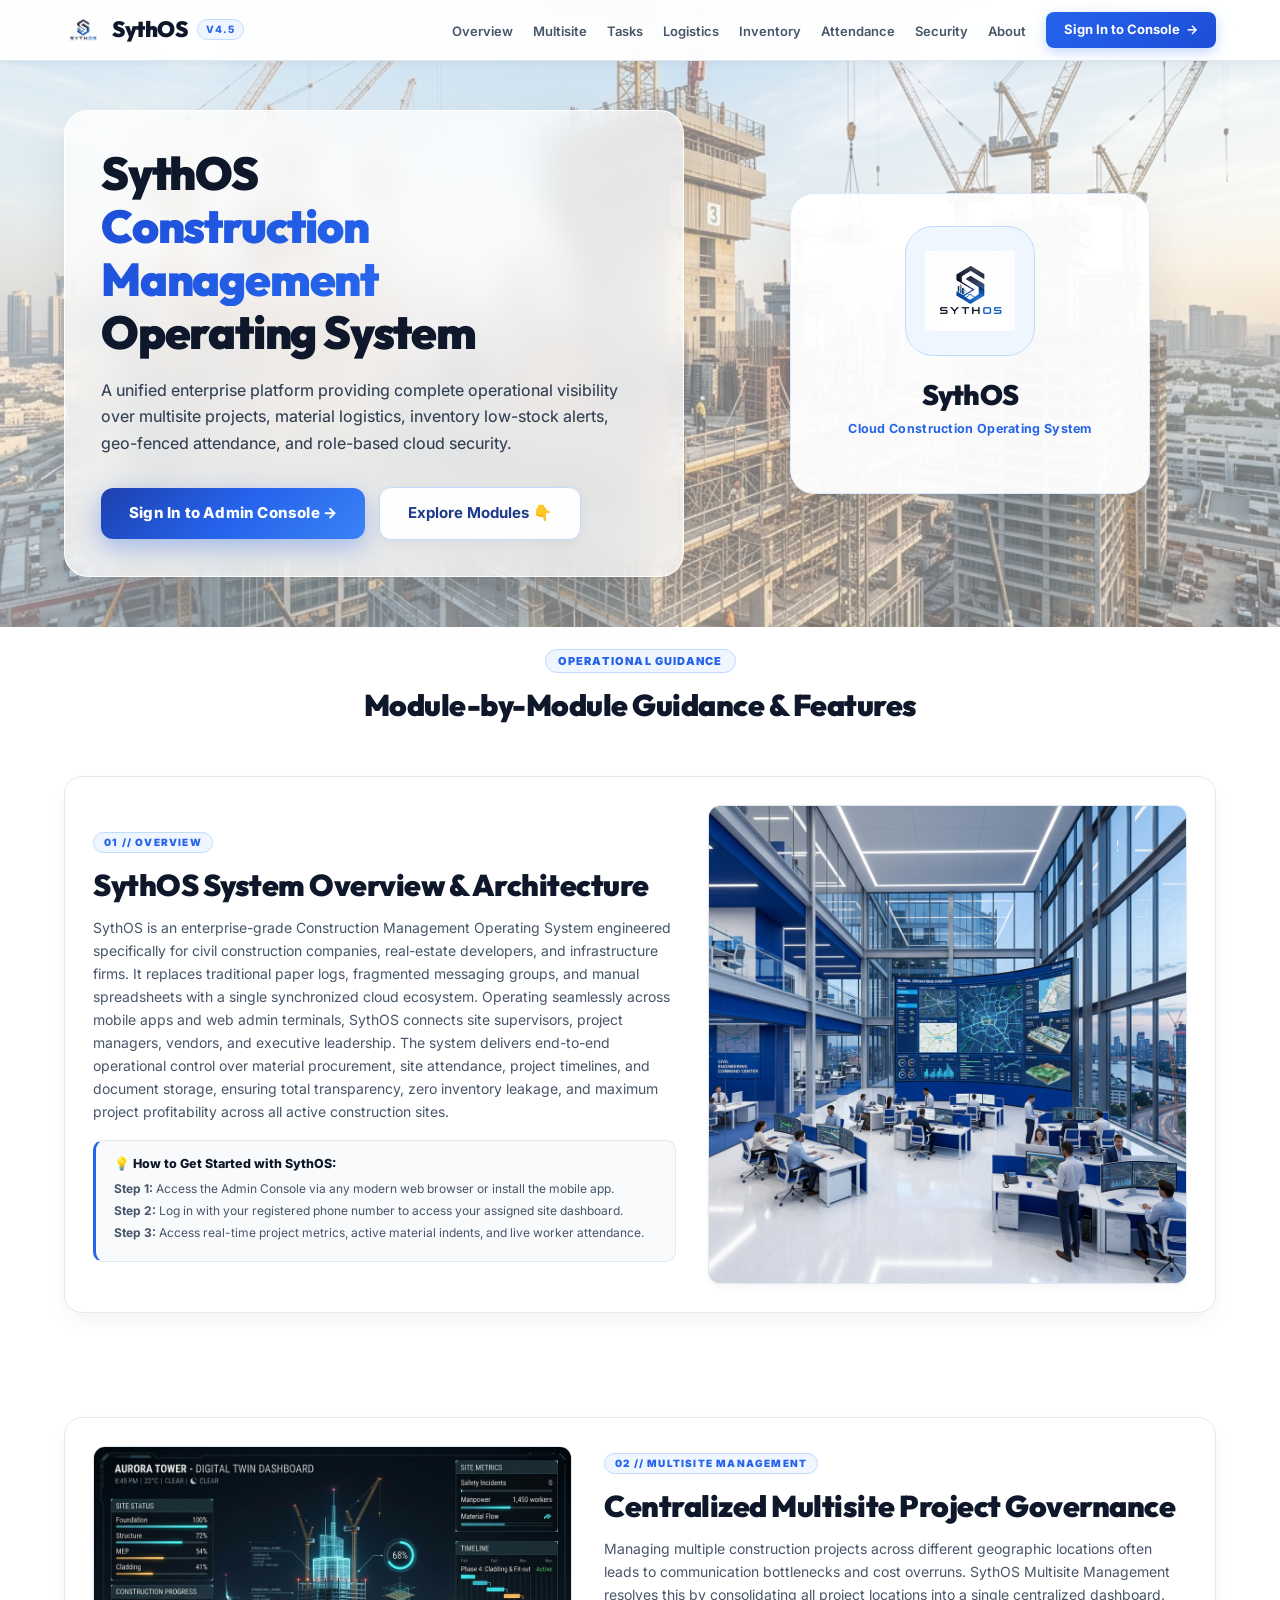
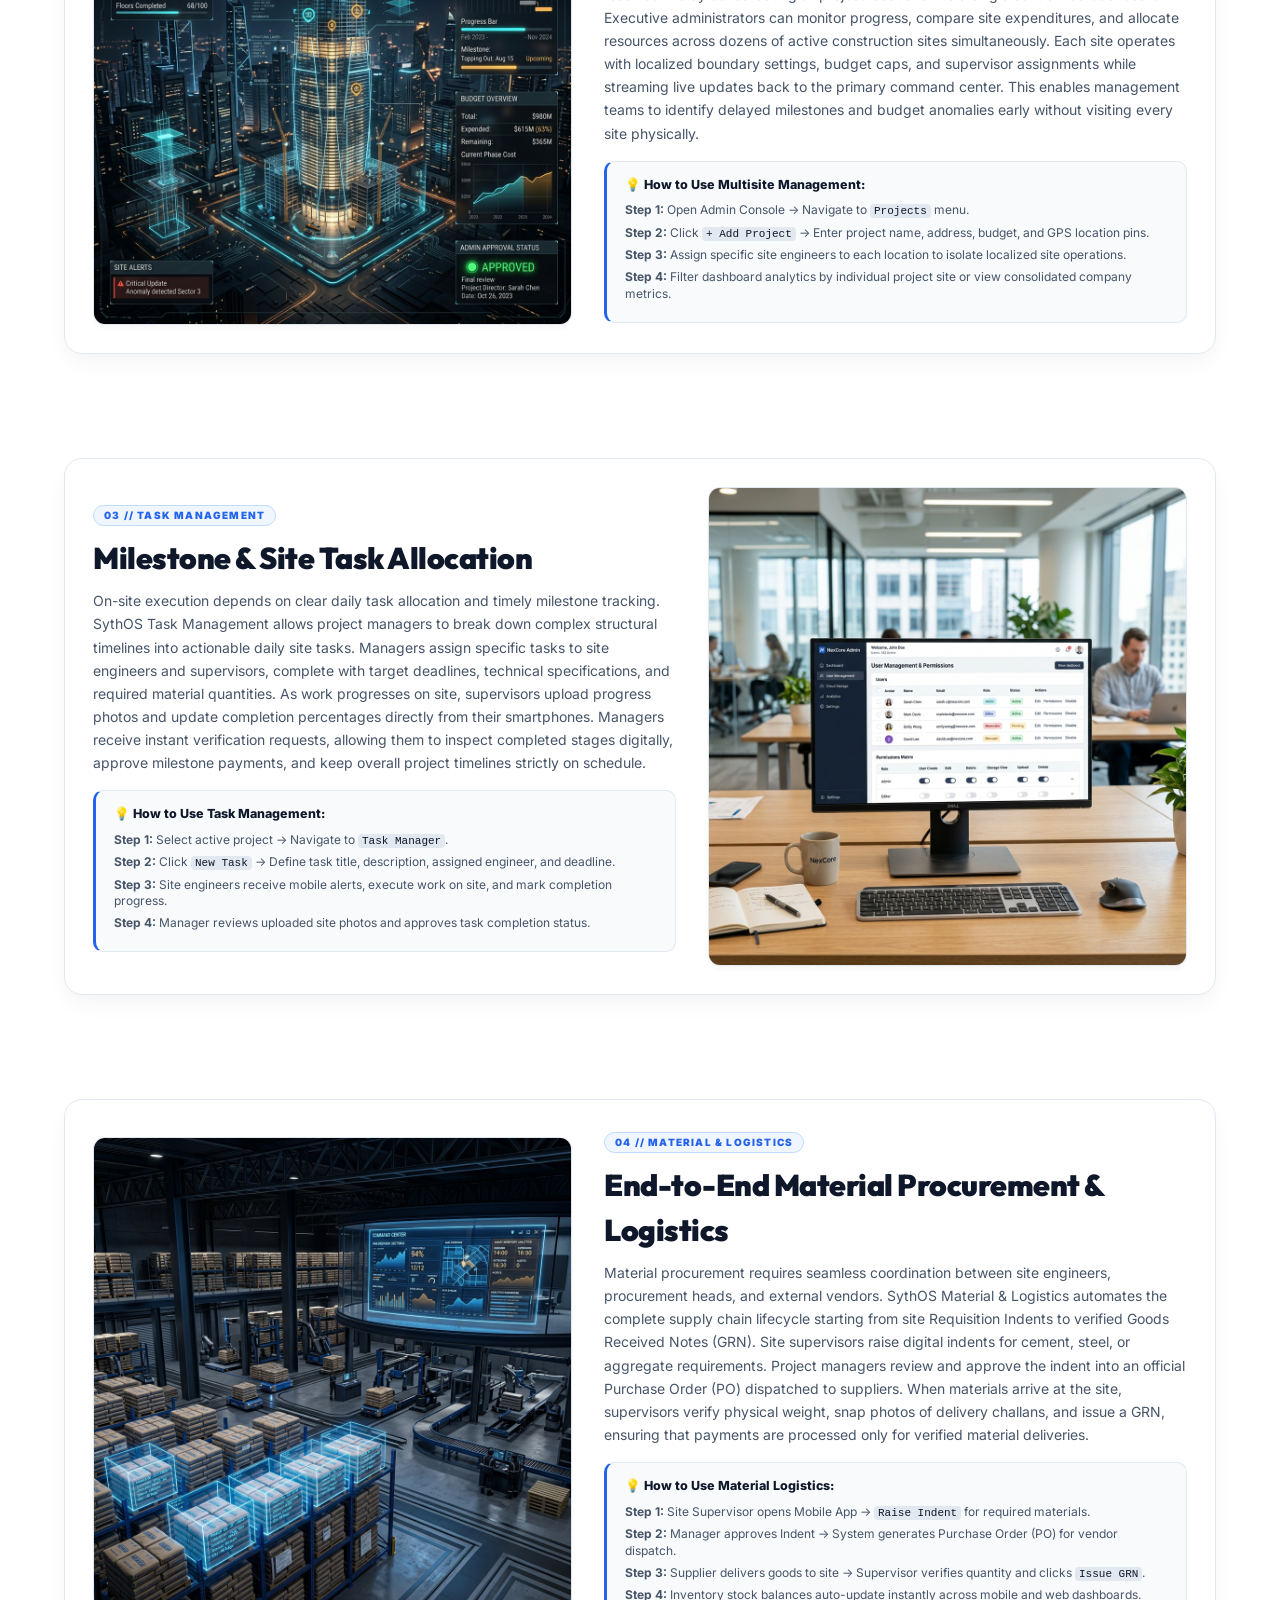
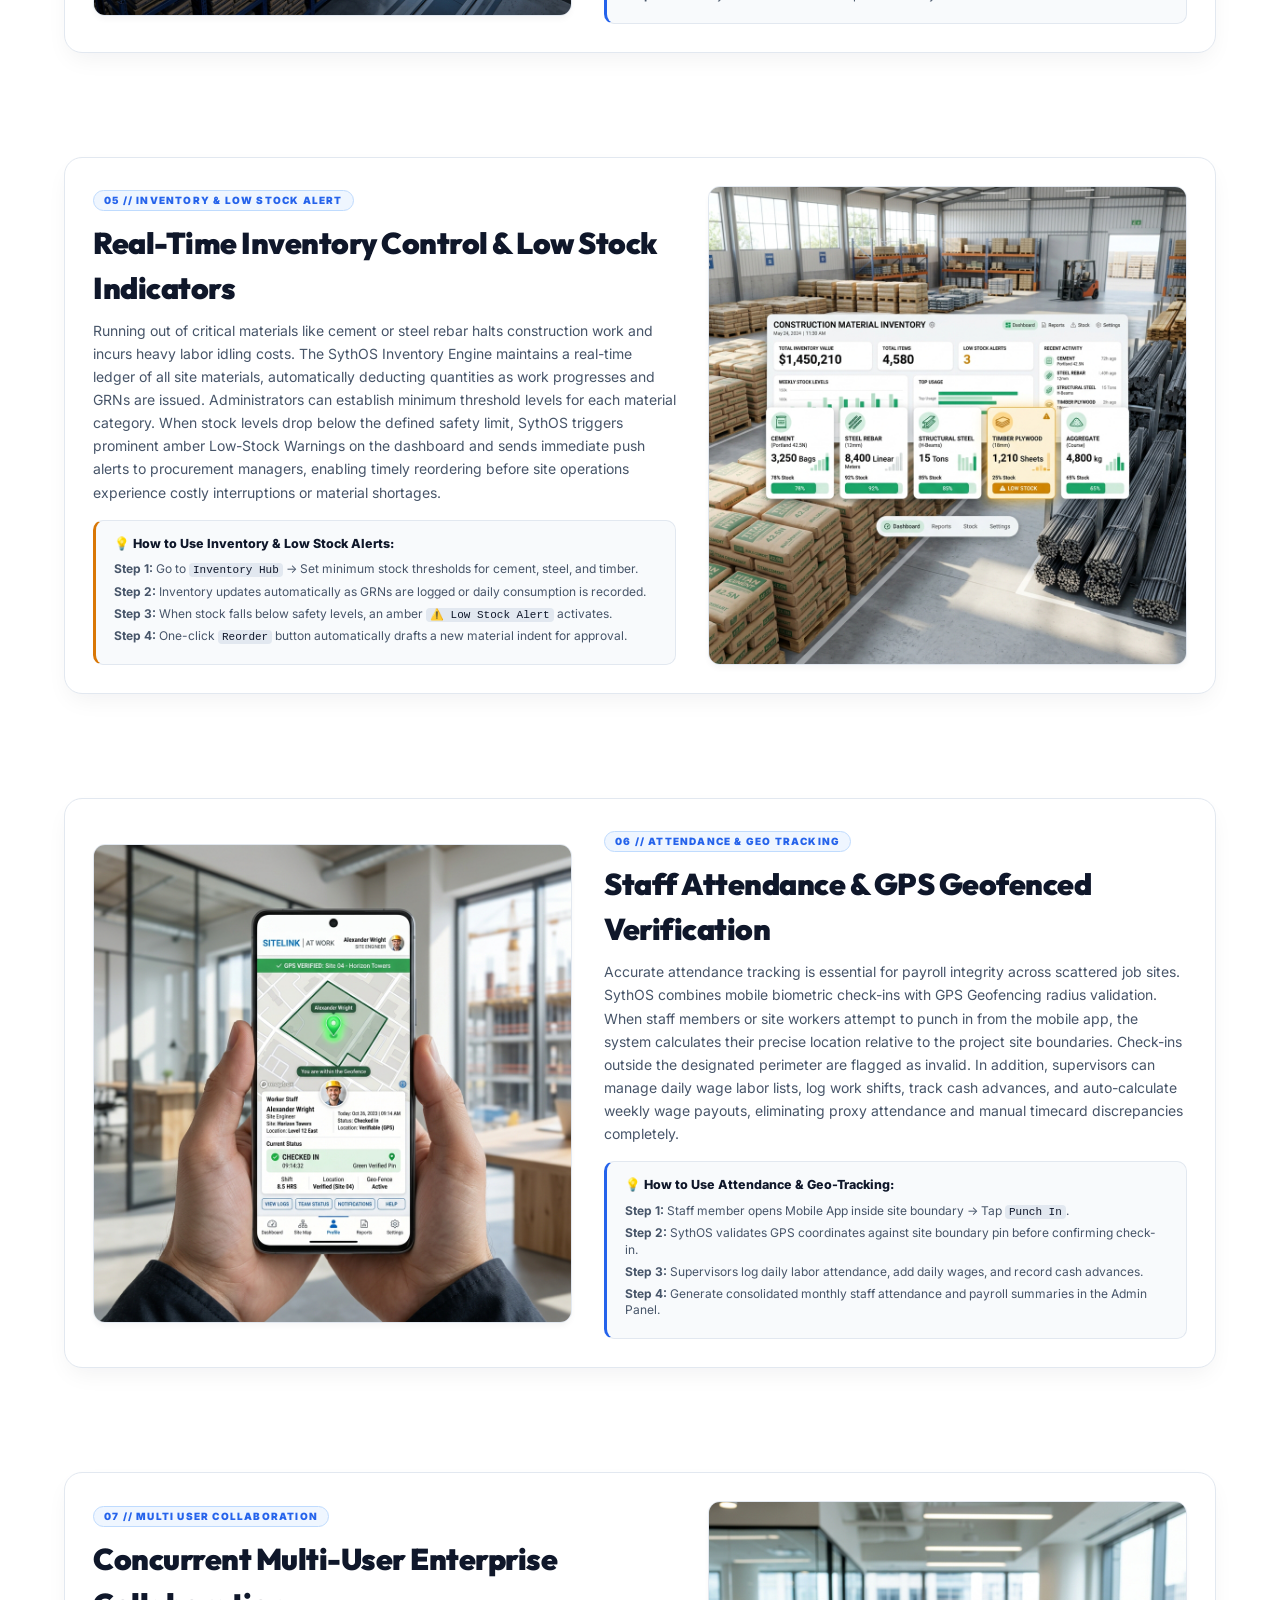
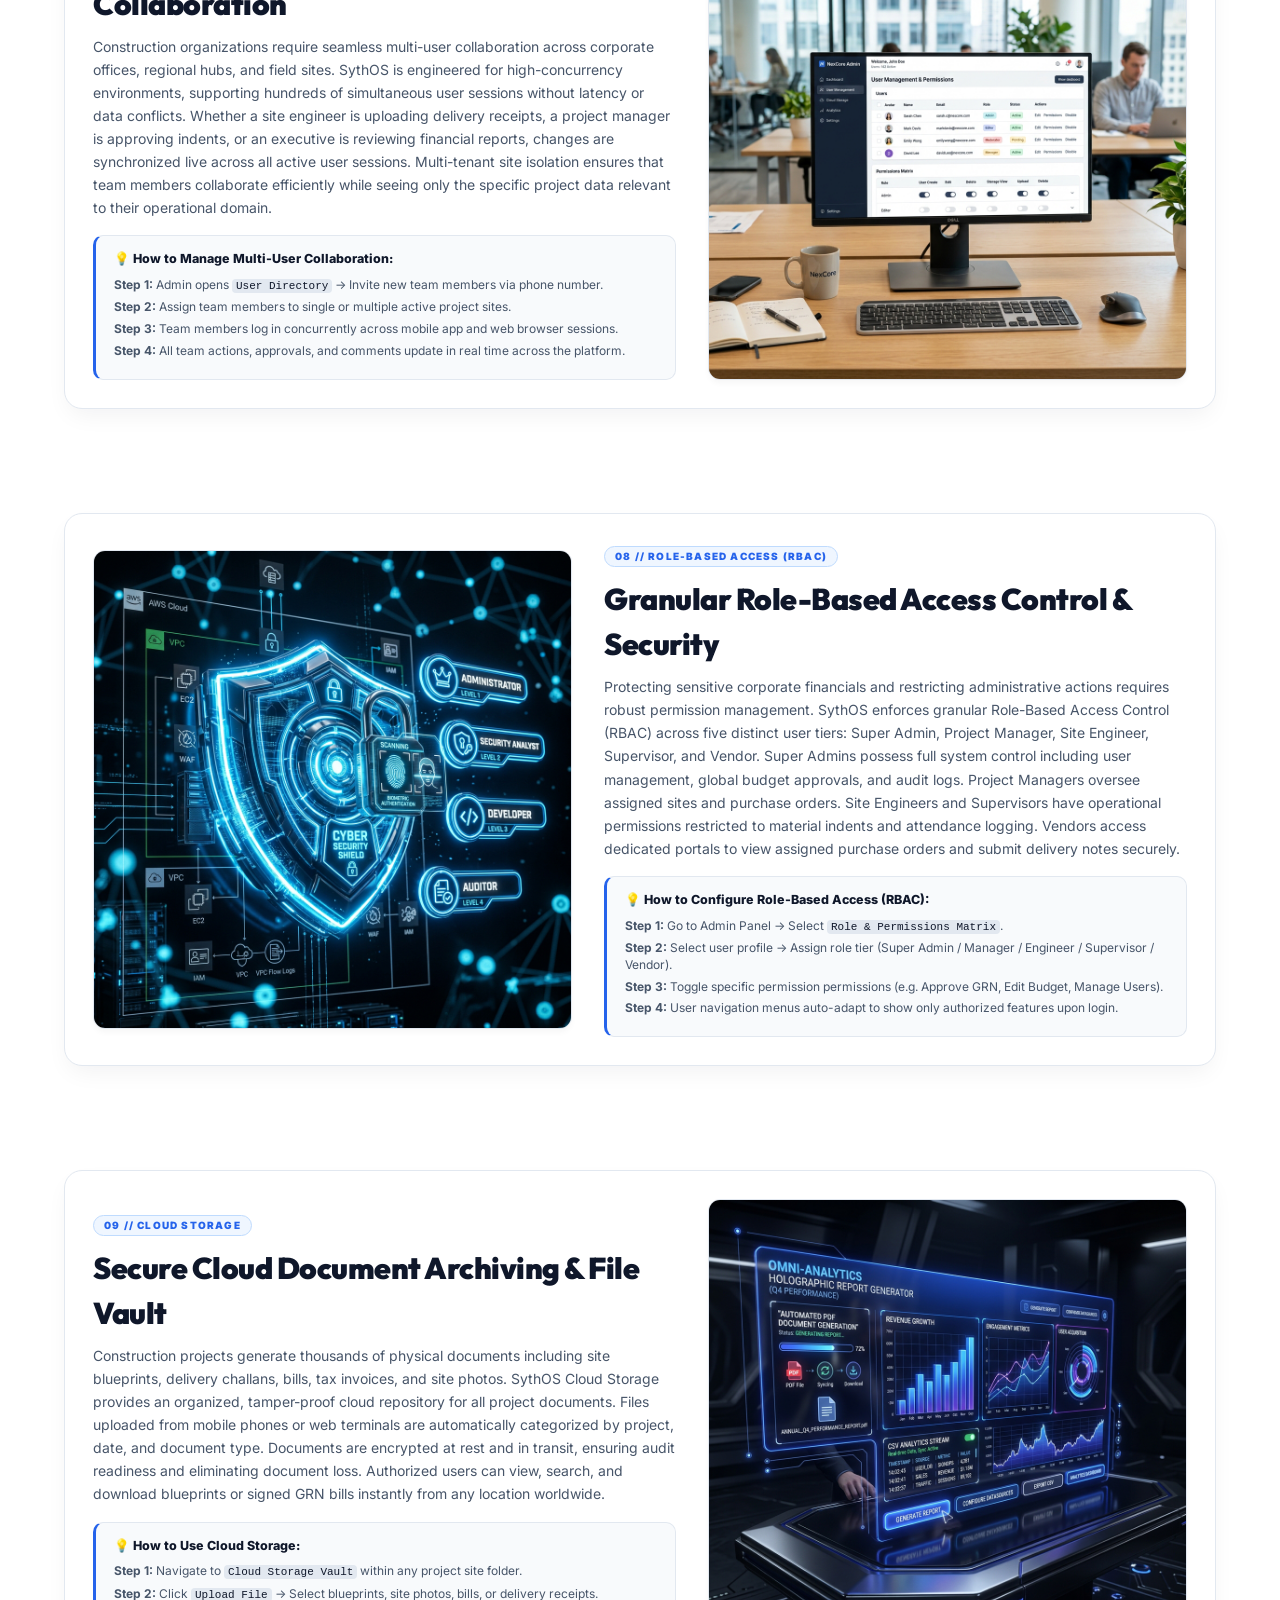
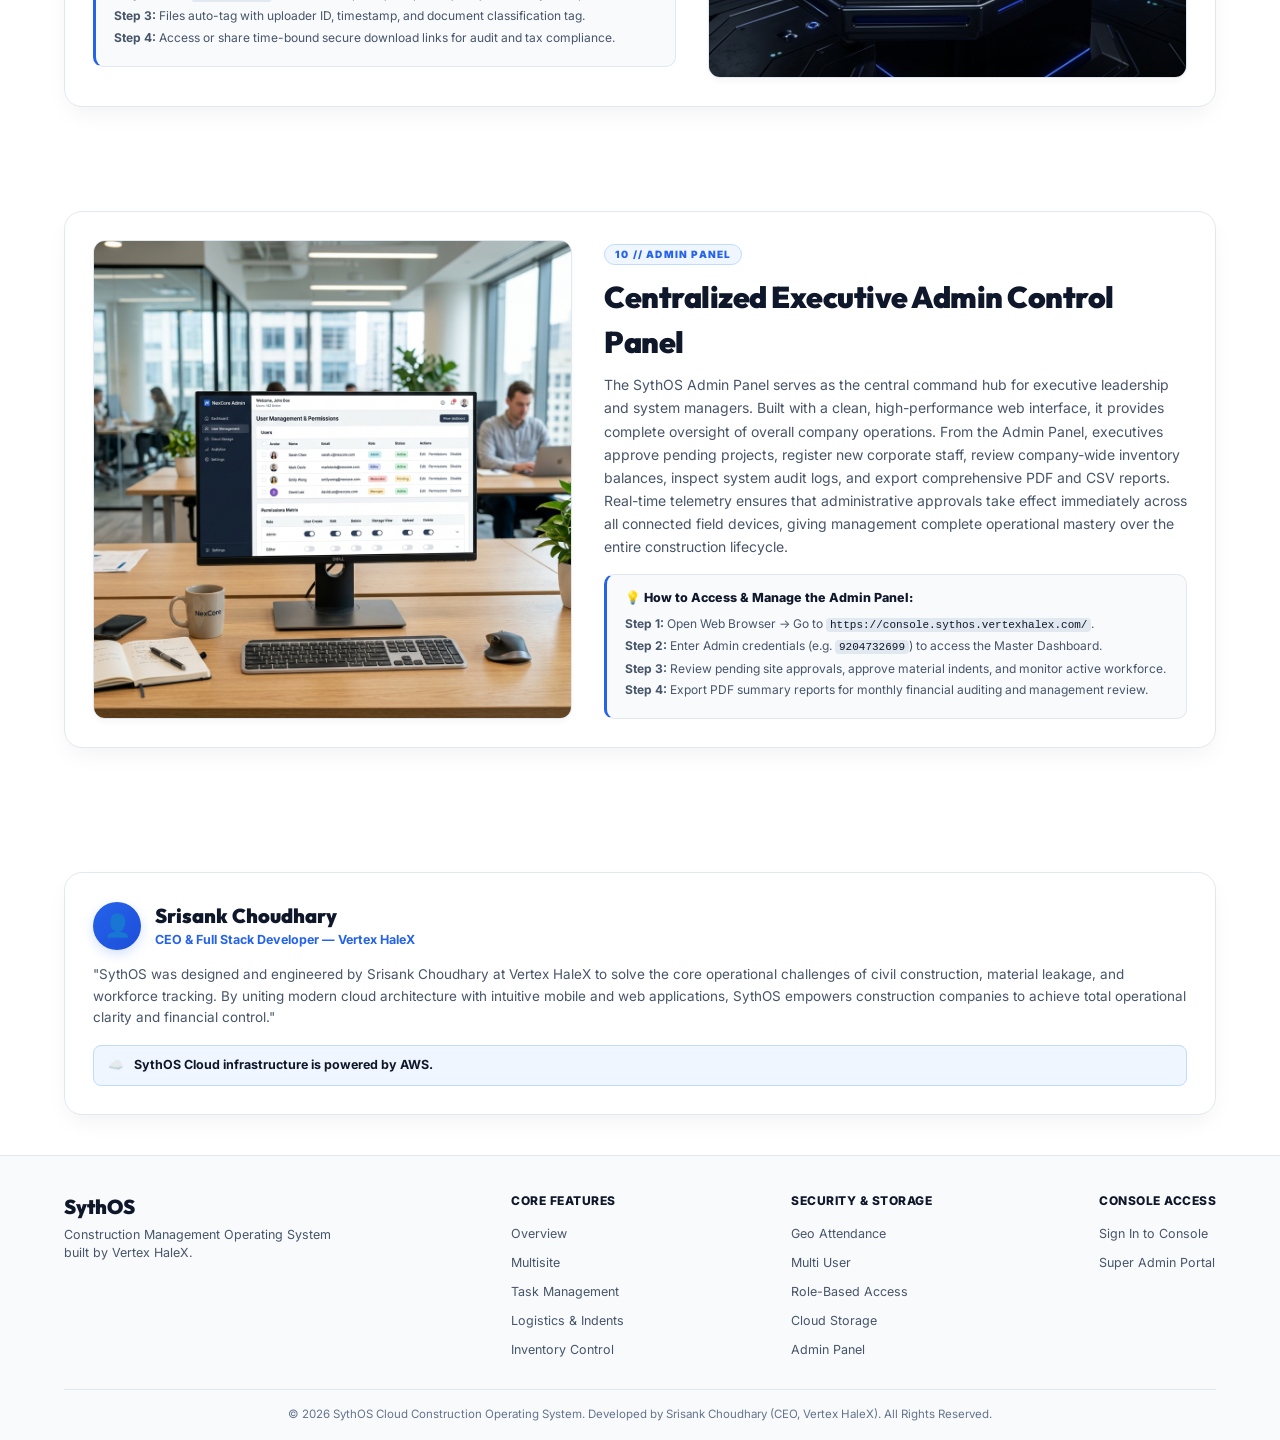
==== commit 9a5b4919: "Restore starting lightweight 60fps smooth float animation to eliminate all rendering lag" ====
--- a/index.html
+++ b/index.html
@@ -82,33 +82,13 @@
         </div>
       </div>
 
-      <!-- Hero Right: Attractive Soft Clean Professional Emblem -->
+      <!-- Hero Right: Clean Smooth SythOS Emblem -->
       <div class="hero-media">
         <div class="hero-logo-card">
-
-          <div class="pro-glass-wrapper">
-            <!-- 1. Soft Ambient Color Glows -->
-            <div class="pro-glow glow-blue"></div>
-            <div class="pro-glow glow-cyan"></div>
-
-            <!-- 2. Floating Micro Glass Badges -->
-            <div class="micro-badge badge-top-right">
-              <span class="badge-dot green"></span>
-              <span>Cloud Active</span>
-            </div>
-            <div class="micro-badge badge-bottom-left">
-              <span class="badge-dot blue"></span>
-              <span>v4.5 Engine</span>
-            </div>
-
-            <!-- 3. Main Glassmorphic Emblem Card -->
-            <div class="main-glass-card">
-              <div class="shimmer-line"></div>
-              <img src="assets/logo.png" alt="SythOS Logo" class="pro-logo-img" />
-            </div>
-          </div>
-
-          <h2 class="logo-title-text">SythOS</h2>
+          <div class="logo-circle">
+            <img src="assets/logo.png" alt="SythOS Logo" />
+          </div>
+          <h2>SythOS</h2>
           <p class="tagline">Cloud Construction Operating System</p>
         </div>
       </div>
--- a/style.css
+++ b/style.css
@@ -311,50 +311,16 @@
   box-shadow: 0 10px 25px rgba(37, 99, 235, 0.15);
 }
 
-/* ── Attractive Soft Clean Professional Glassmorphic Emblem ───────────── */
-@keyframes pro-glow-pulse {
+/* ── 60 FPS Lightweight Smooth Floating Logo Animation ────────────────── */
+@keyframes float-logo-starting {
   0%, 100% {
-    transform: scale(0.9) translateY(0);
-    opacity: 0.45;
+    transform: translateY(0px);
+    box-shadow: 0 12px 30px rgba(37, 99, 235, 0.18);
   }
   50% {
-    transform: scale(1.15) translateY(-6px);
-    opacity: 0.8;
-  }
-}
-
-@keyframes pro-card-float {
-  0%, 100% {
-    transform: translateY(0px) rotateX(0deg) rotateY(0deg);
-    box-shadow:
-      0 25px 60px rgba(37, 99, 235, 0.16),
-      0 10px 25px rgba(15, 23, 42, 0.05),
-      inset 0 1px 2px rgba(255, 255, 255, 1);
-  }
-  50% {
-    transform: translateY(-15px) rotateX(2deg) rotateY(-2deg);
-    box-shadow:
-      0 35px 75px rgba(37, 99, 235, 0.26),
-      0 15px 35px rgba(15, 23, 42, 0.08),
-      inset 0 1px 3px rgba(255, 255, 255, 1);
-  }
-}
-
-@keyframes badge-float-1 {
-  0%, 100% { transform: translateY(0px) scale(1); }
-  50% { transform: translateY(-8px) scale(1.04); }
-}
-
-@keyframes badge-float-2 {
-  0%, 100% { transform: translateY(0px) scale(1); }
-  50% { transform: translateY(8px) scale(1.04); }
-}
-
-@keyframes light-sweep {
-  0% { transform: translateX(-150%) rotate(25deg); opacity: 0; }
-  30% { opacity: 0.6; }
-  60% { opacity: 0.6; }
-  100% { transform: translateX(250%) rotate(25deg); opacity: 0; }
+    transform: translateY(-12px);
+    box-shadow: 0 22px 45px rgba(37, 99, 235, 0.28);
+  }
 }
 
 /* Container */
@@ -366,127 +332,53 @@
 }
 
 .hero-logo-card {
-  background: transparent;
-  border: none;
-  padding: 0;
+  background: rgba(255, 255, 255, 0.95);
+  border: 1px solid #DBEAFE;
+  border-radius: 24px;
+  padding: 32px 28px;
   width: 100%;
-  max-width: 440px;
+  max-width: 360px;
   text-align: center;
+  box-shadow: 0 20px 50px rgba(15, 23, 42, 0.08);
   position: relative;
-  overflow: visible;
-}
-
-.pro-glass-wrapper {
-  position: relative;
-  width: 360px;
-  height: 360px;
+  overflow: hidden;
+  transition: transform 0.3s ease;
+}
+
+.logo-circle {
+  width: 130px;
+  height: 130px;
   margin: 0 auto 18px auto;
+  border-radius: 28px;
+  background: #EFF6FF;
+  border: 1.5px solid #BFDBFE;
   display: flex;
   align-items: center;
   justify-content: center;
-  perspective: 1000px;
-}
-
-/* 1. Soft Ambient Color Glows */
-.pro-glow {
-  position: absolute;
-  inset: -15px;
-  border-radius: 50%;
-  filter: blur(45px);
-  pointer-events: none;
-}
-
-.pro-glow.glow-blue {
-  background: radial-gradient(circle, rgba(37, 99, 235, 0.35) 0%, rgba(96, 165, 250, 0.2) 50%, transparent 75%);
-  animation: pro-glow-pulse 6s ease-in-out infinite;
-}
-
-.pro-glow.glow-cyan {
-  inset: 10px;
-  background: radial-gradient(circle, rgba(6, 182, 212, 0.3) 0%, rgba(219, 234, 254, 0.35) 55%, transparent 80%);
-  animation: pro-glow-pulse 6s ease-in-out infinite 3s;
-}
-
-/* 2. Floating Micro Glass Badges */
-.micro-badge {
-  position: absolute;
-  background: rgba(255, 255, 255, 0.9);
-  backdrop-filter: blur(14px);
-  -webkit-backdrop-filter: blur(14px);
-  border: 1px solid rgba(255, 255, 255, 0.95);
-  border-radius: 20px;
-  padding: 6px 14px;
-  display: flex;
-  align-items: center;
-  gap: 8px;
-  font-size: 11.5px;
-  font-weight: 800;
-  color: #0F172A;
-  box-shadow: 0 10px 25px rgba(15, 23, 42, 0.08);
-  z-index: 5;
-}
-
-.badge-top-right {
-  top: 15px;
-  right: -5px;
-  animation: badge-float-1 5s ease-in-out infinite;
-}
-
-.badge-bottom-left {
-  bottom: 20px;
-  left: -5px;
-  animation: badge-float-2 5.5s ease-in-out infinite 1s;
-}
-
-.badge-dot {
-  width: 7px;
-  height: 7px;
-  border-radius: 50%;
-}
-
-.badge-dot.green { background: #059669; box-shadow: 0 0 8px rgba(5, 150, 105, 0.6); }
-.badge-dot.blue  { background: #2563EB; box-shadow: 0 0 8px rgba(37, 99, 235, 0.6); }
-
-/* 3. Main Glassmorphic Emblem Card */
-.main-glass-card {
-  width: 260px;
-  height: 260px;
-  border-radius: 50%;
-  background: linear-gradient(145deg, rgba(255, 255, 255, 0.96) 0%, rgba(240, 246, 255, 0.9) 100%);
-  backdrop-filter: blur(24px);
-  -webkit-backdrop-filter: blur(24px);
-  border: 2.5px solid rgba(255, 255, 255, 0.98);
-  box-shadow:
-    0 25px 60px rgba(37, 99, 235, 0.16),
-    0 10px 25px rgba(15, 23, 42, 0.05),
-    inset 0 1px 2px rgba(255, 255, 255, 1);
-  display: flex;
-  align-items: center;
-  justify-content: center;
-  animation: pro-card-float 5s ease-in-out infinite;
-  position: relative;
-  z-index: 2;
-  overflow: hidden;
-}
-
-.shimmer-line {
-  position: absolute;
-  top: -50%;
-  left: -50%;
-  width: 45px;
-  height: 200%;
-  background: linear-gradient(90deg, transparent, rgba(255, 255, 255, 0.8), transparent);
-  animation: light-sweep 4.5s ease-in-out infinite;
-  pointer-events: none;
-}
-
-.pro-logo-img {
-  height: 160px;
+  animation: float-logo-starting 4s ease-in-out infinite;
+  will-change: transform;
+}
+
+.logo-circle img {
+  height: 80px;
   width: auto;
   object-fit: contain;
-  filter: drop-shadow(0 10px 20px rgba(37, 99, 235, 0.15));
-  position: relative;
-  z-index: 3;
+}
+
+.hero-logo-card h2 {
+  font-family: var(--font-heading);
+  font-size: 26px;
+  font-weight: 900;
+  color: var(--text-main);
+  letter-spacing: -0.6px;
+  margin-bottom: 4px;
+}
+
+.hero-logo-card p.tagline {
+  color: var(--primary-blue);
+  font-size: 12.5px;
+  font-weight: 700;
+  margin-bottom: 0;
 }
 
 .logo-title-text {
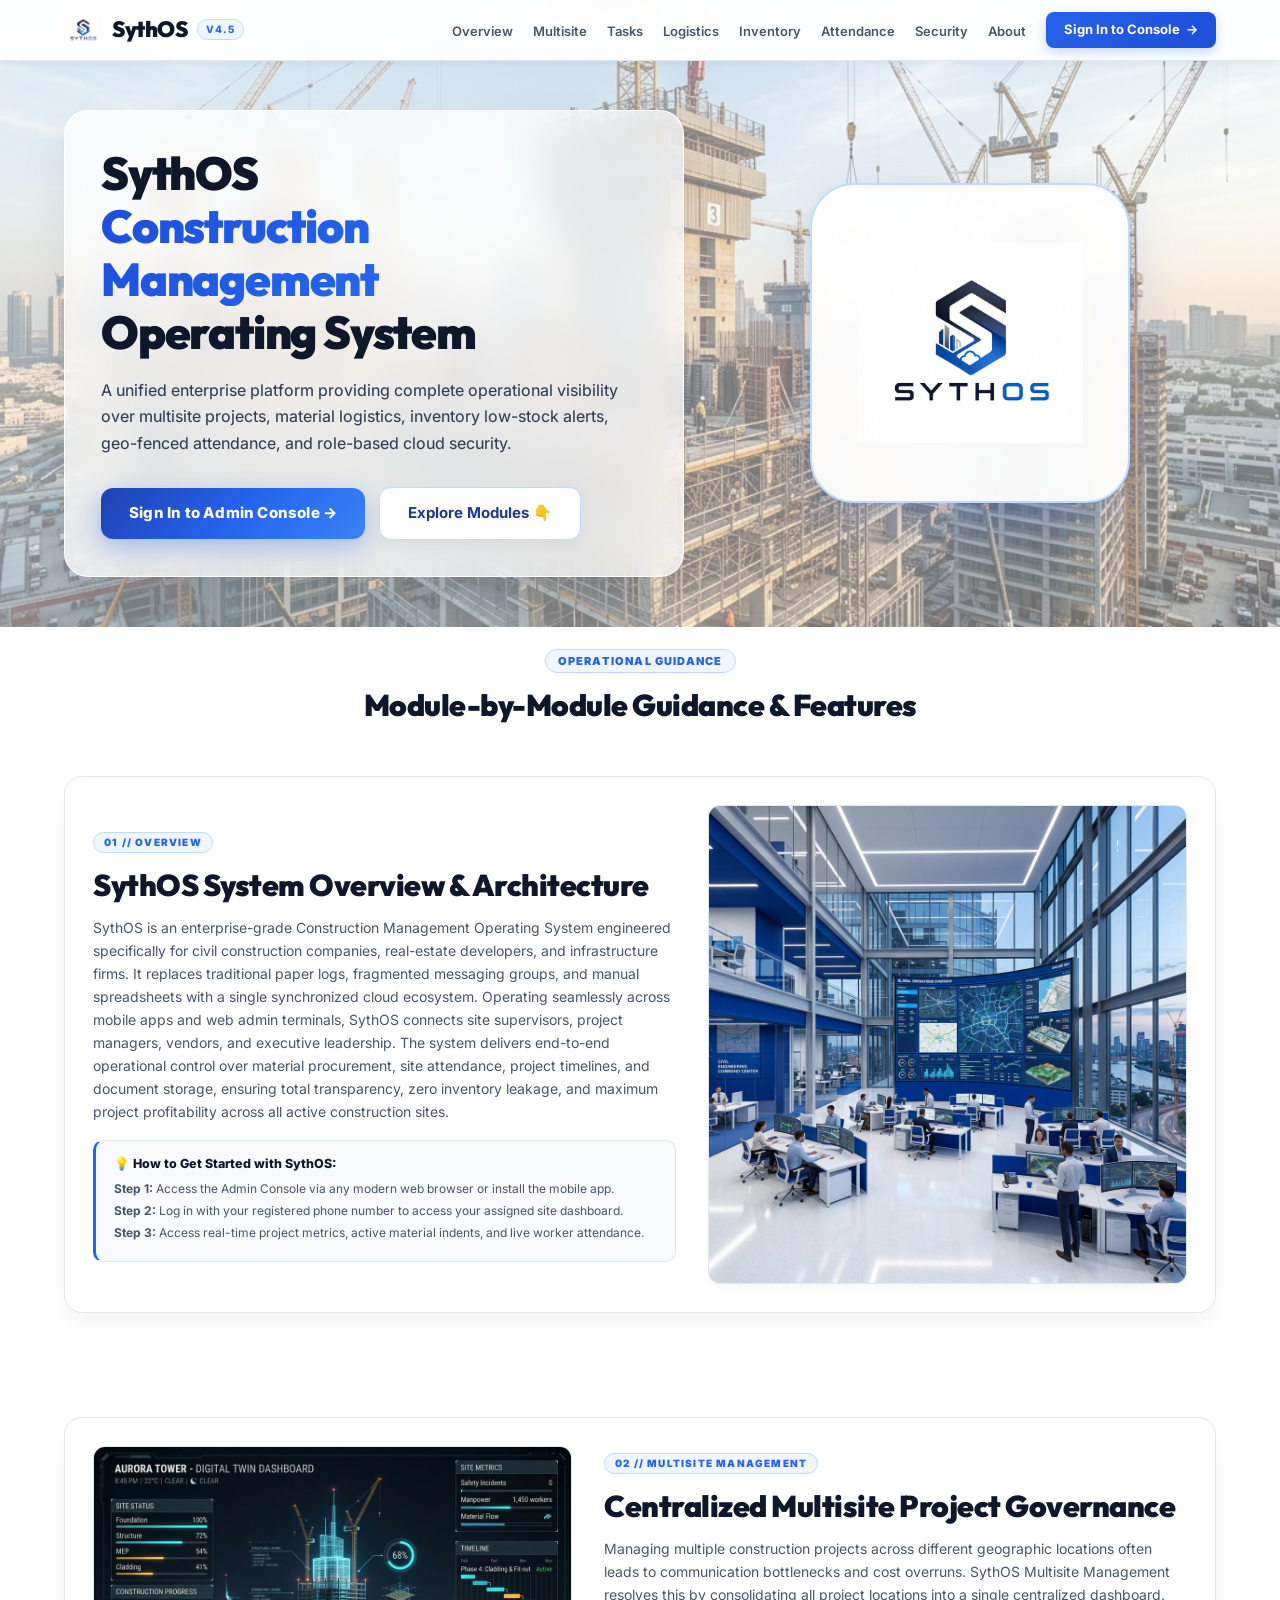
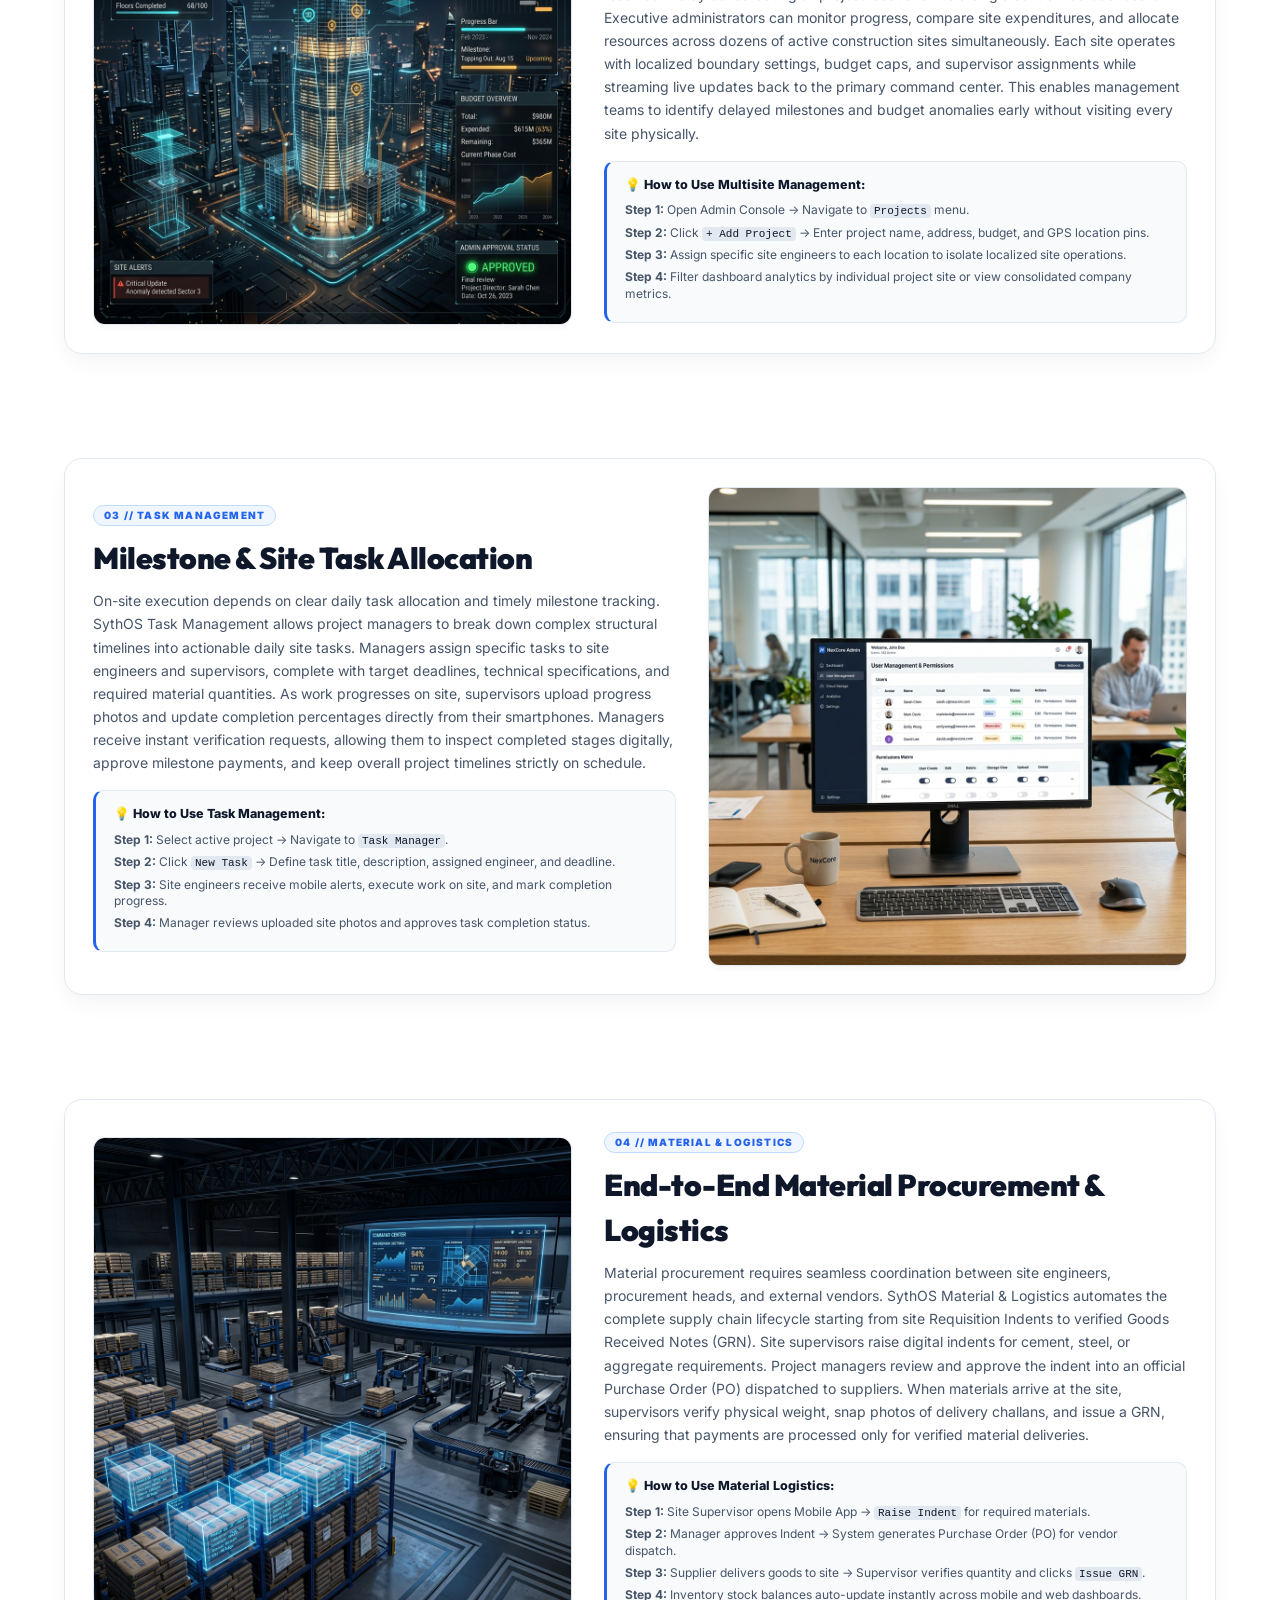
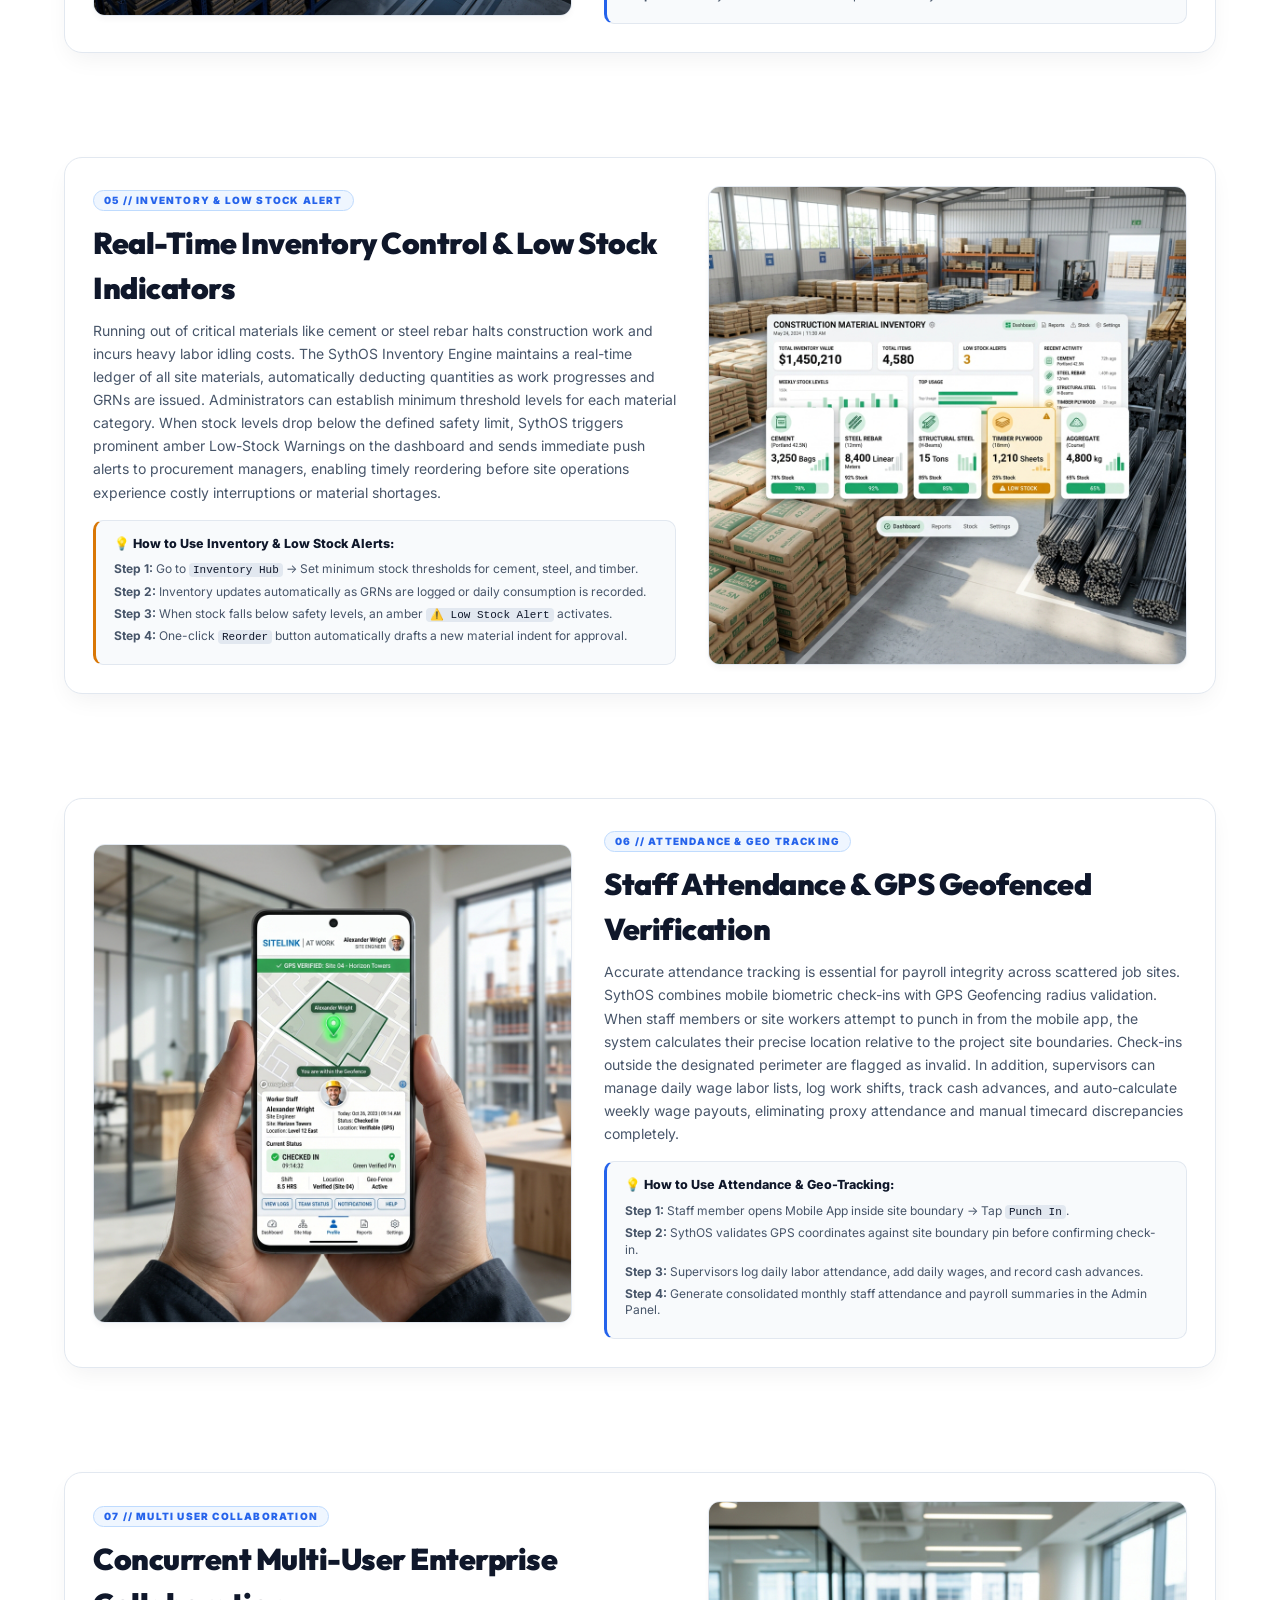
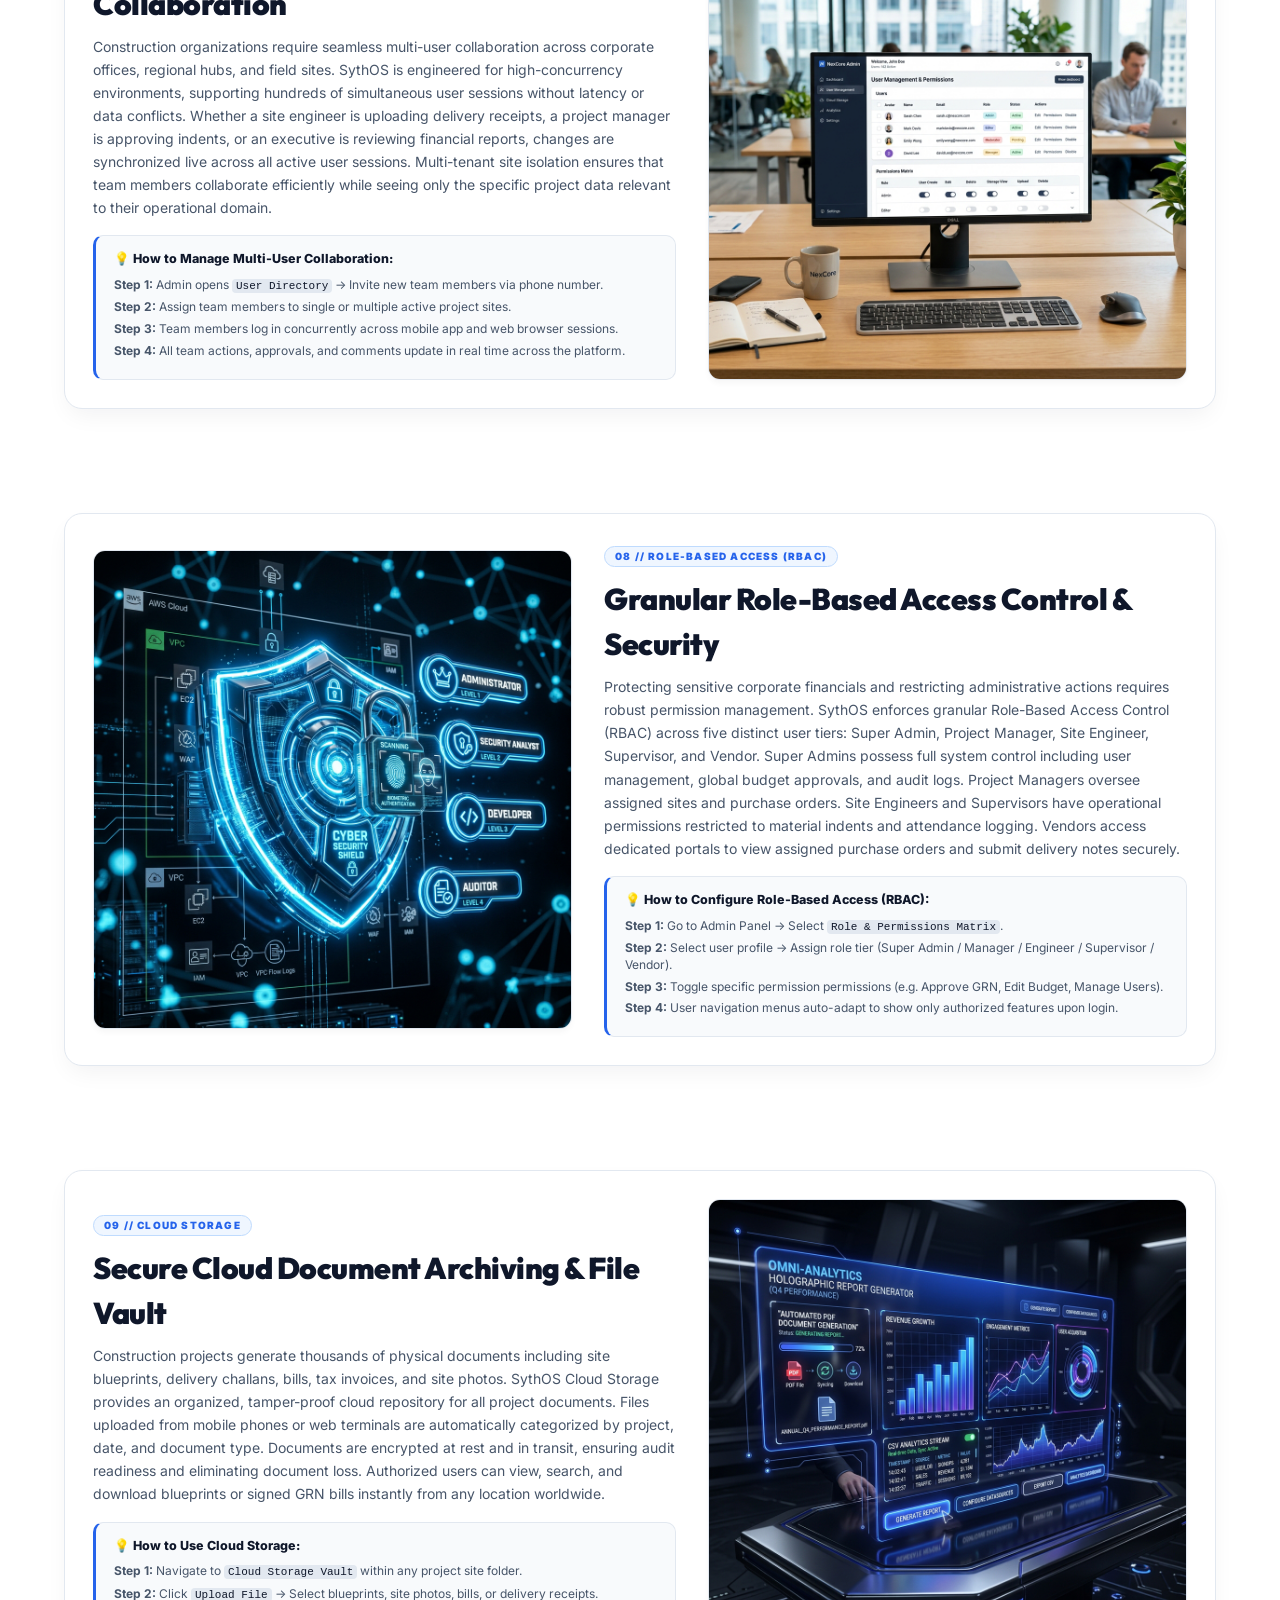
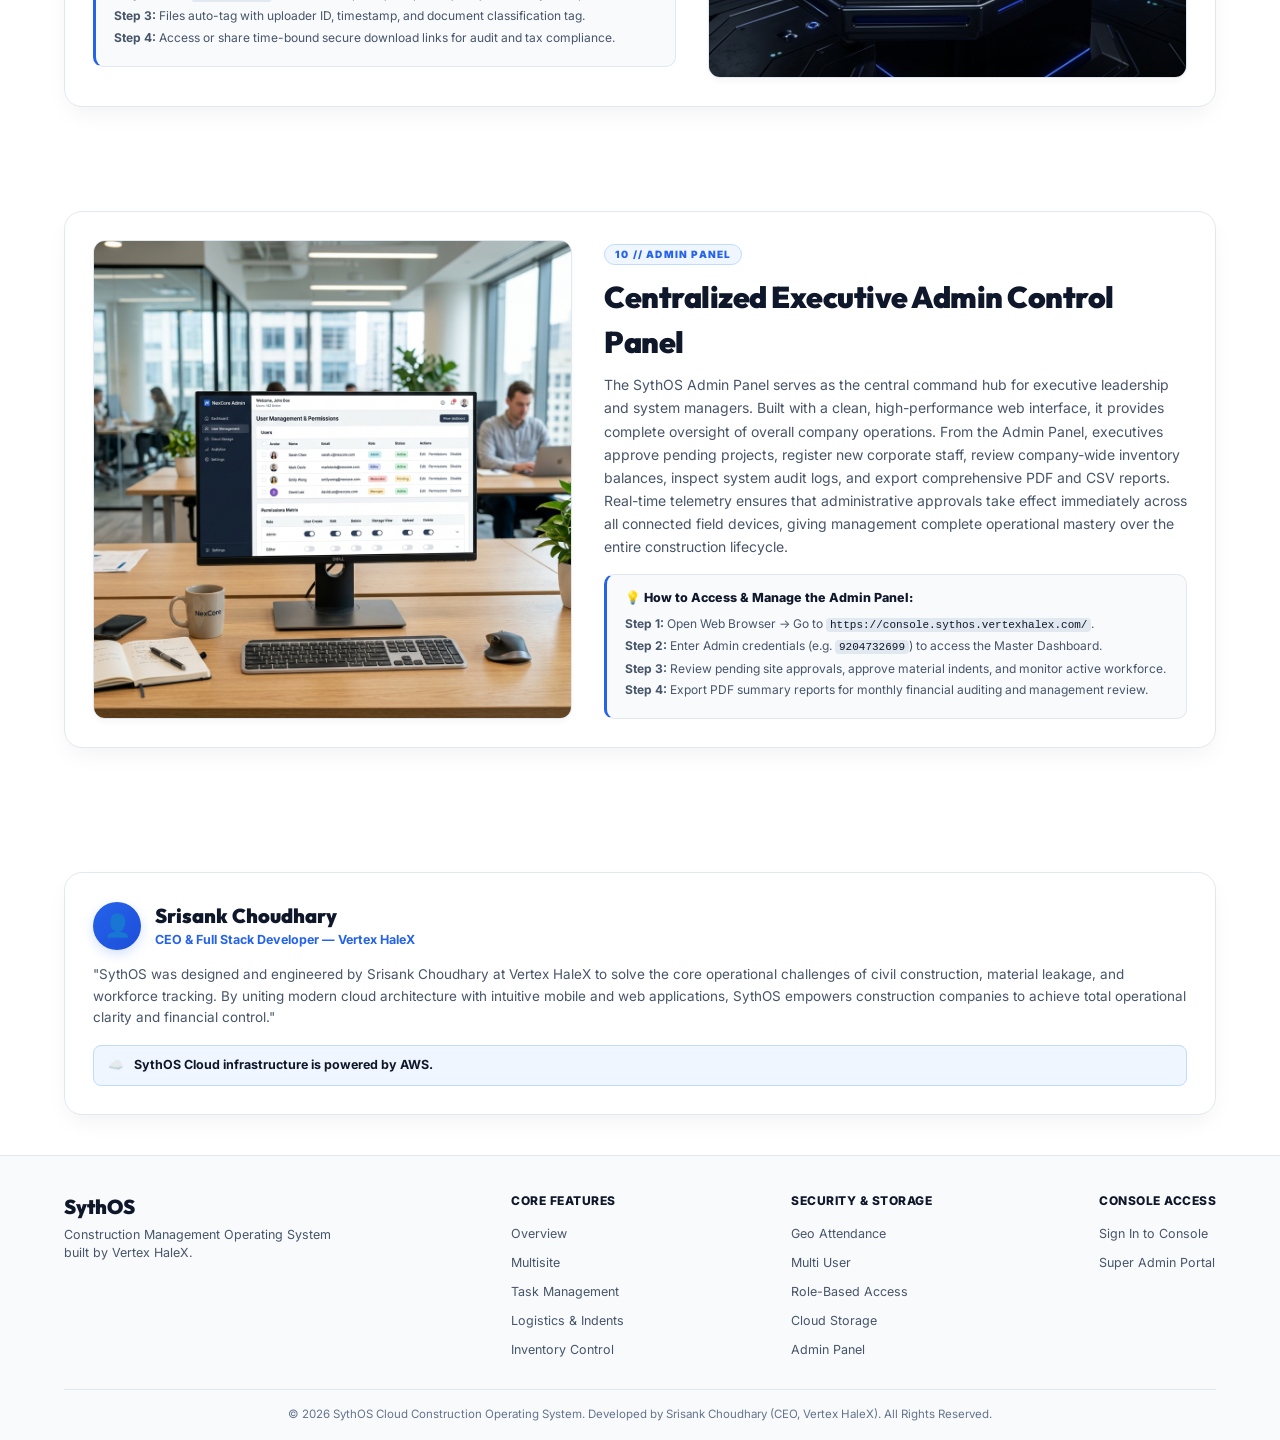
==== commit 43ad752c: "Keep only big smooth floating SythOS emblem, remove surrounding card box and text" ====
--- a/index.html
+++ b/index.html
@@ -82,14 +82,10 @@
         </div>
       </div>
 
-      <!-- Hero Right: Clean Smooth SythOS Emblem -->
+      <!-- Hero Right: Pure Big Animated SythOS Emblem -->
       <div class="hero-media">
-        <div class="hero-logo-card">
-          <div class="logo-circle">
-            <img src="assets/logo.png" alt="SythOS Logo" />
-          </div>
-          <h2>SythOS</h2>
-          <p class="tagline">Cloud Construction Operating System</p>
+        <div class="logo-circle">
+          <img src="assets/logo.png" alt="SythOS Logo" />
         </div>
       </div>
     </section>
--- a/style.css
+++ b/style.css
@@ -346,21 +346,24 @@
 }
 
 .logo-circle {
-  width: 130px;
-  height: 130px;
-  margin: 0 auto 18px auto;
-  border-radius: 28px;
-  background: #EFF6FF;
-  border: 1.5px solid #BFDBFE;
+  width: 320px;
+  height: 320px;
+  margin: 0 auto;
+  border-radius: 44px;
+  background: rgba(255, 255, 255, 0.94);
+  backdrop-filter: blur(12px);
+  -webkit-backdrop-filter: blur(12px);
+  border: 2px solid #BFDBFE;
   display: flex;
   align-items: center;
   justify-content: center;
+  box-shadow: 0 20px 50px rgba(37, 99, 235, 0.2), 0 4px 15px rgba(15, 23, 42, 0.05);
   animation: float-logo-starting 4s ease-in-out infinite;
   will-change: transform;
 }
 
 .logo-circle img {
-  height: 80px;
+  height: 200px;
   width: auto;
   object-fit: contain;
 }
@@ -781,25 +784,14 @@
     padding: 12px 16px;
   }
 
-  .hero-logo-card {
-    max-width: 100%;
-    padding: 28px 16px 24px 16px;
-  }
-
-  .logo-orbit-wrapper {
-    width: 300px;
-    height: 300px;
-    margin-bottom: 16px;
-  }
-
   .logo-circle {
-    width: 200px;
-    height: 200px;
-    border-radius: 50px;
+    width: 220px;
+    height: 220px;
+    border-radius: 32px;
   }
 
   .logo-circle img {
-    height: 126px;
+    height: 135px;
   }
 
   .orbit-dot {
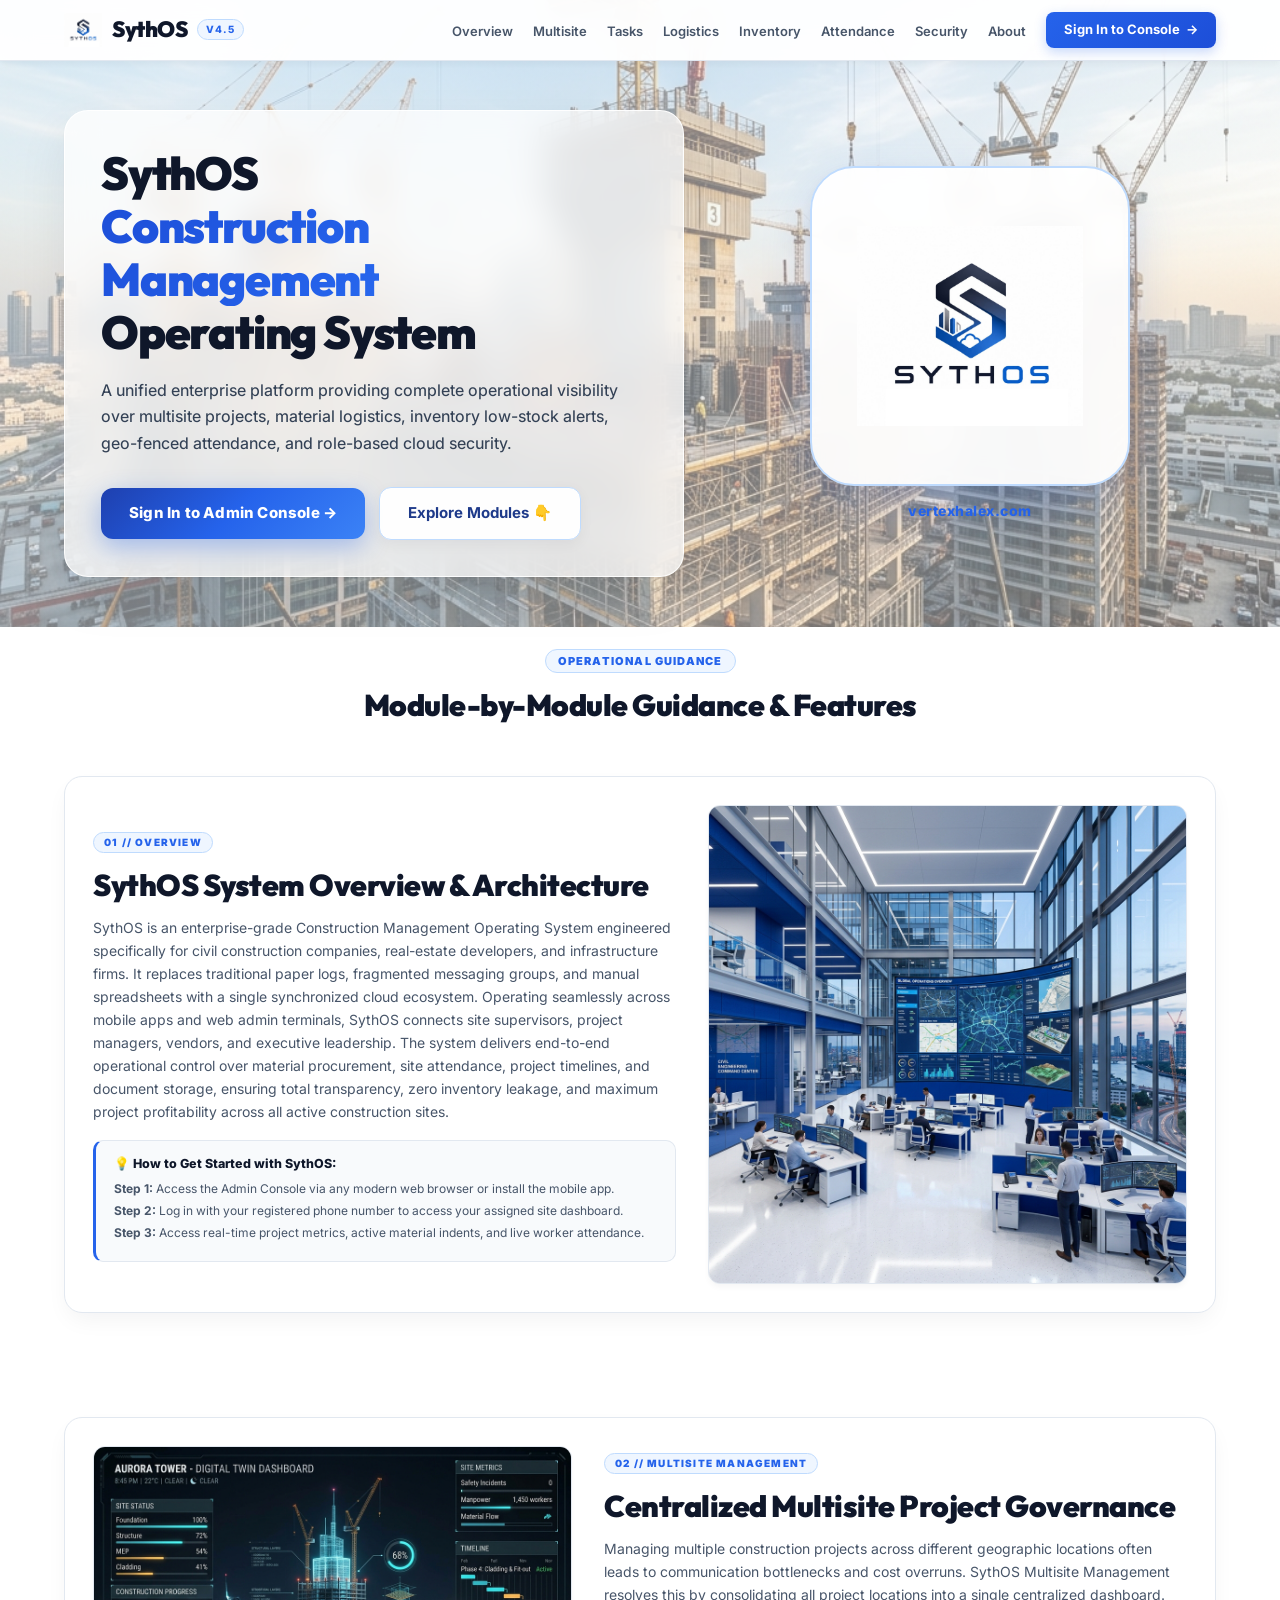
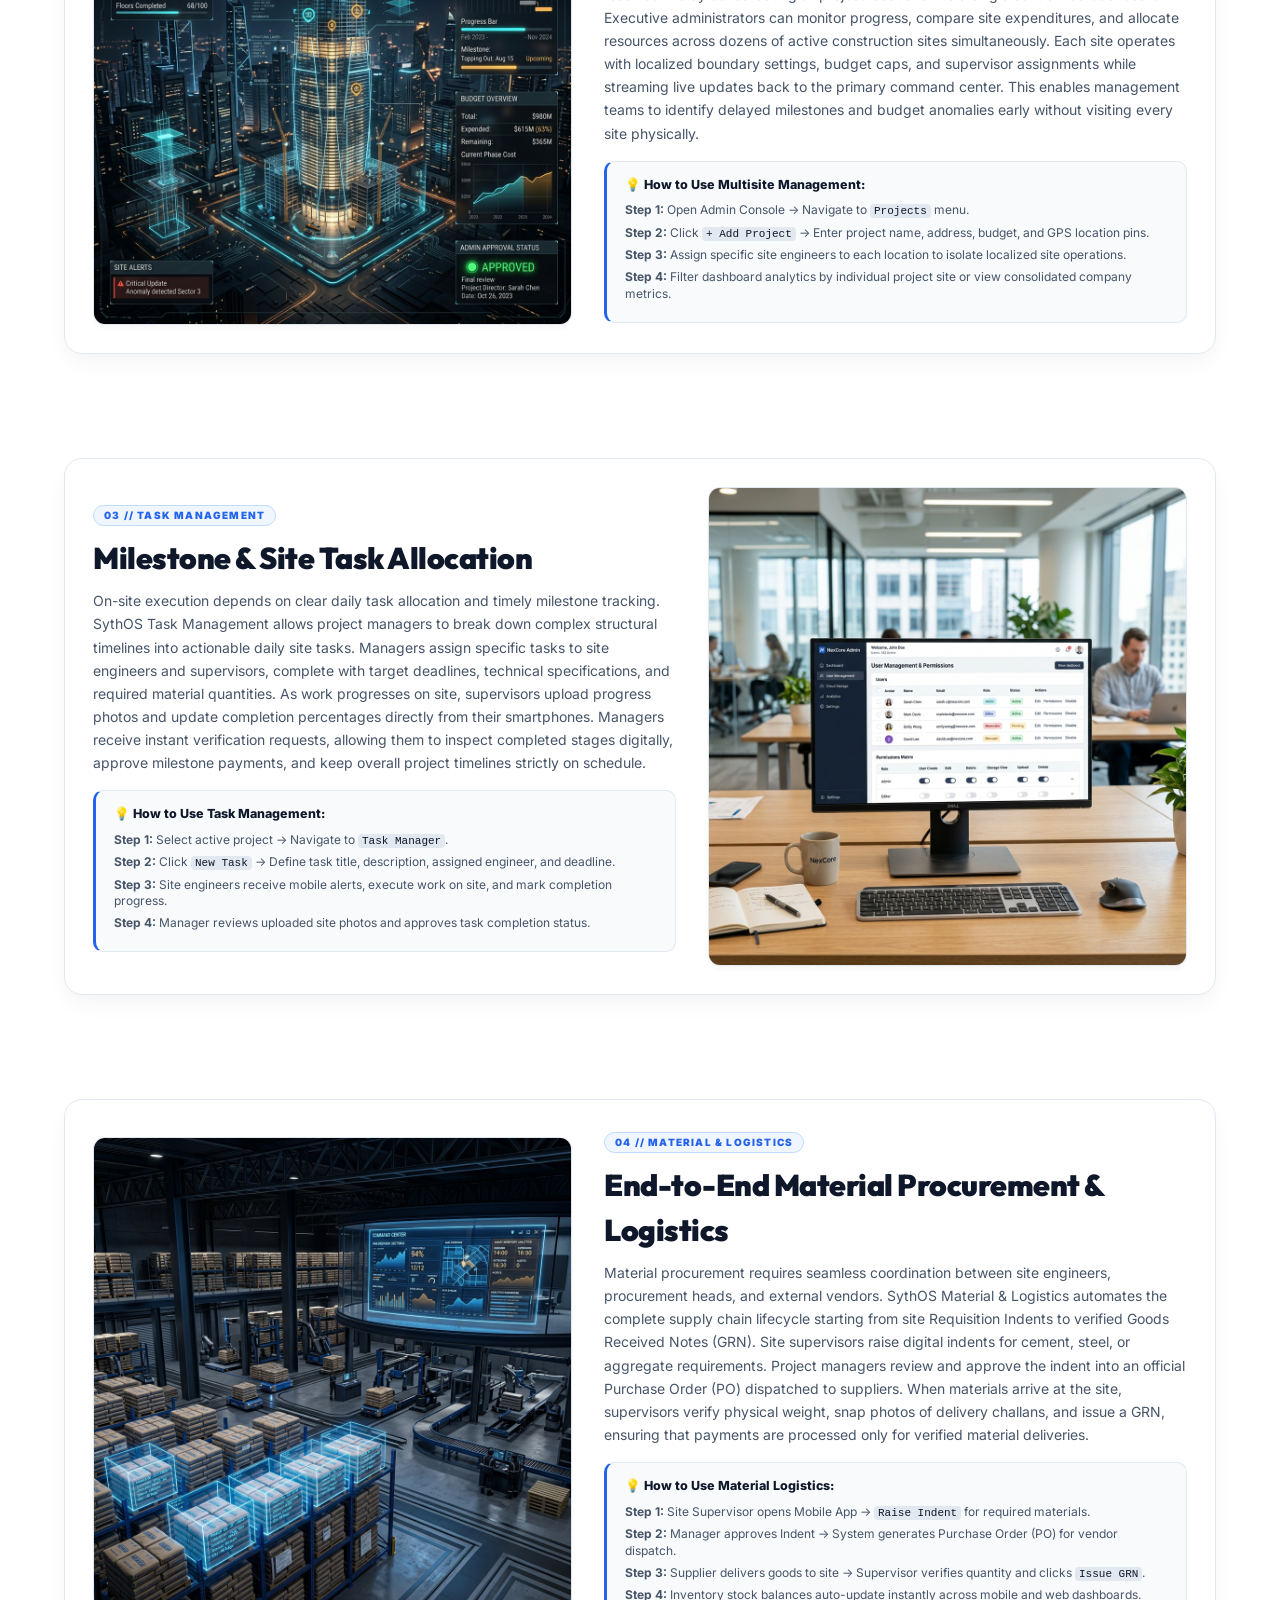
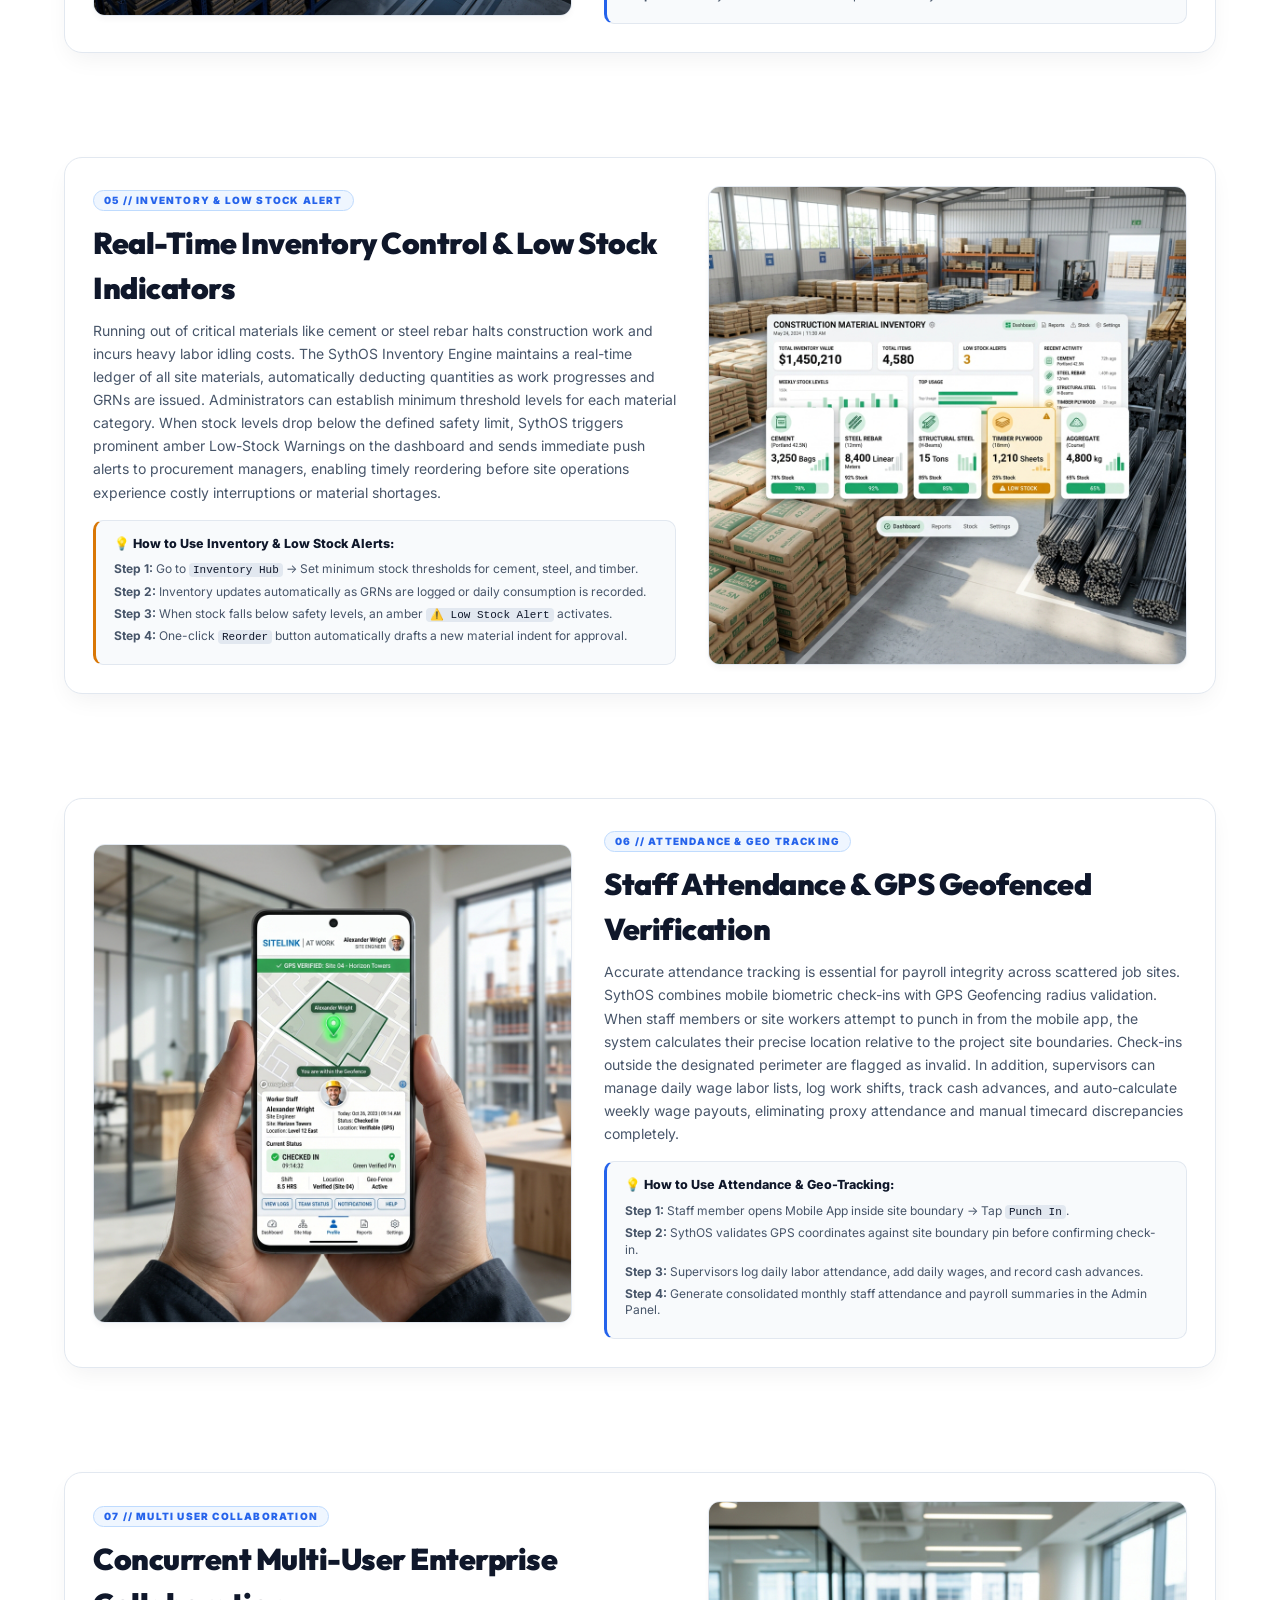
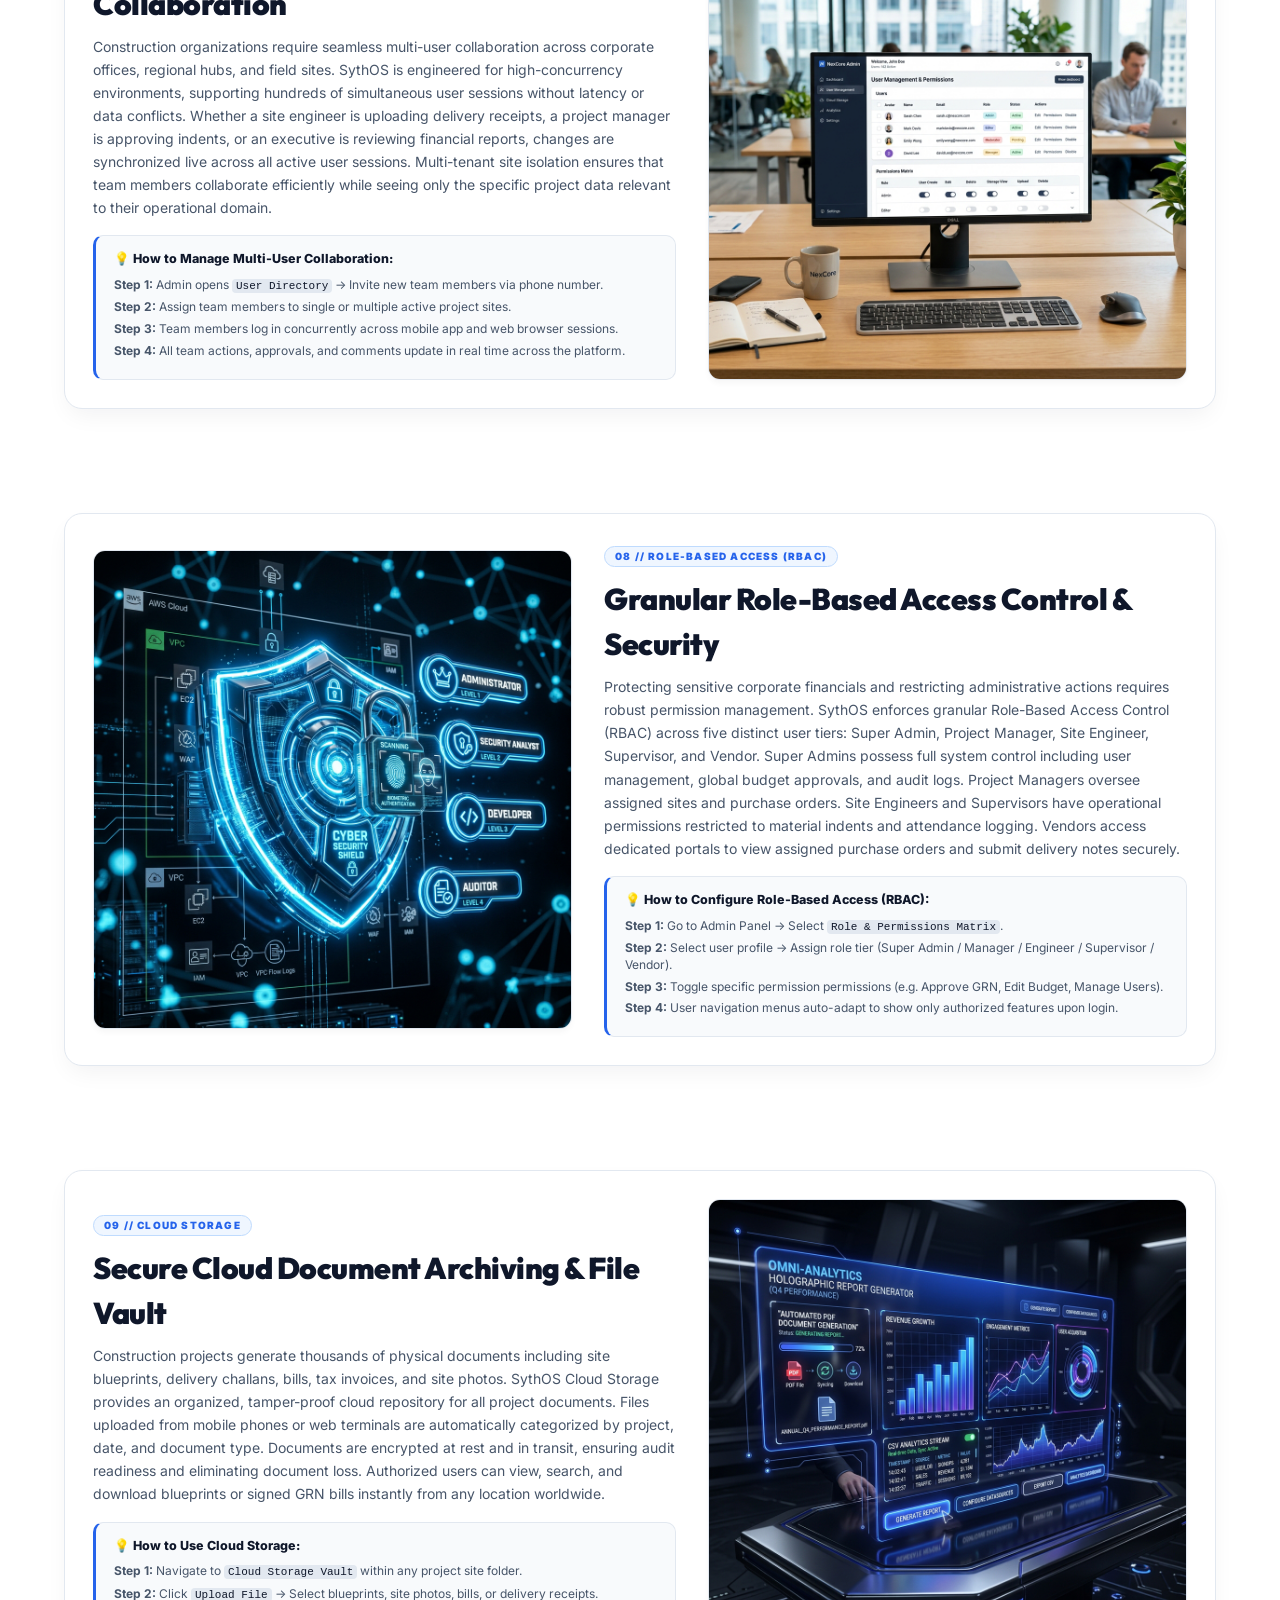
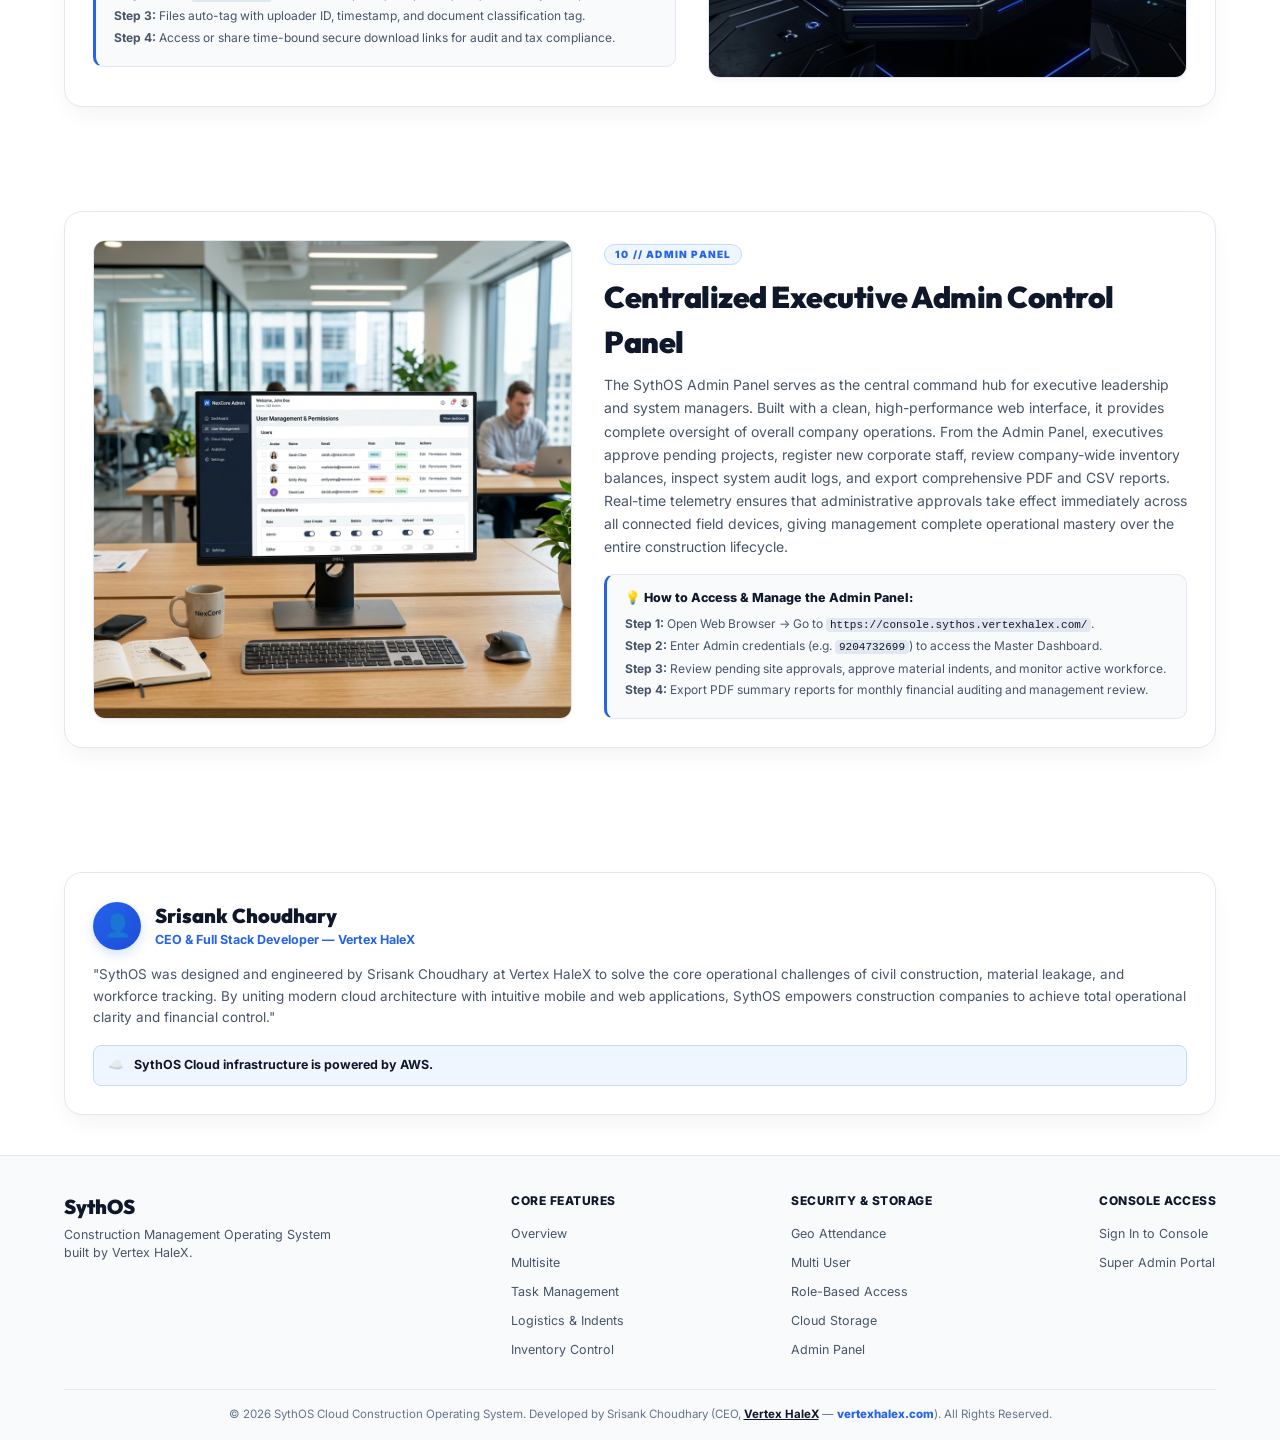
==== commit e9c5f8b2: "Add vertexhalex.com link under hero emblem and in footer" ====
--- a/index.html
+++ b/index.html
@@ -83,10 +83,13 @@
       </div>
 
       <!-- Hero Right: Pure Big Animated SythOS Emblem -->
-      <div class="hero-media">
+      <div class="hero-media" style="flex-direction: column;">
         <div class="logo-circle">
           <img src="assets/logo.png" alt="SythOS Logo" />
         </div>
+        <a href="https://vertexhalex.com" target="_blank" style="margin-top: 14px; color: var(--primary-blue); text-decoration: none; font-weight: 800; font-size: 14px; letter-spacing: 0.5px;">
+          vertexhalex.com
+        </a>
       </div>
     </section>
 
@@ -404,7 +407,7 @@
         </div>
       </div>
       <div class="footer-bottom">
-        <p>© 2026 SythOS Cloud Construction Operating System. Developed by Srisank Choudhary (CEO, Vertex HaleX). All Rights Reserved.</p>
+        <p>© 2026 SythOS Cloud Construction Operating System. Developed by Srisank Choudhary (CEO, <a href="https://vertexhalex.com" target="_blank" style="color: var(--text-main); font-weight: 700; text-decoration: underline;">Vertex HaleX</a> — <a href="https://vertexhalex.com" target="_blank" style="color: var(--primary-blue); font-weight: 800; text-decoration: none;">vertexhalex.com</a>). All Rights Reserved.</p>
       </div>
     </footer>
 
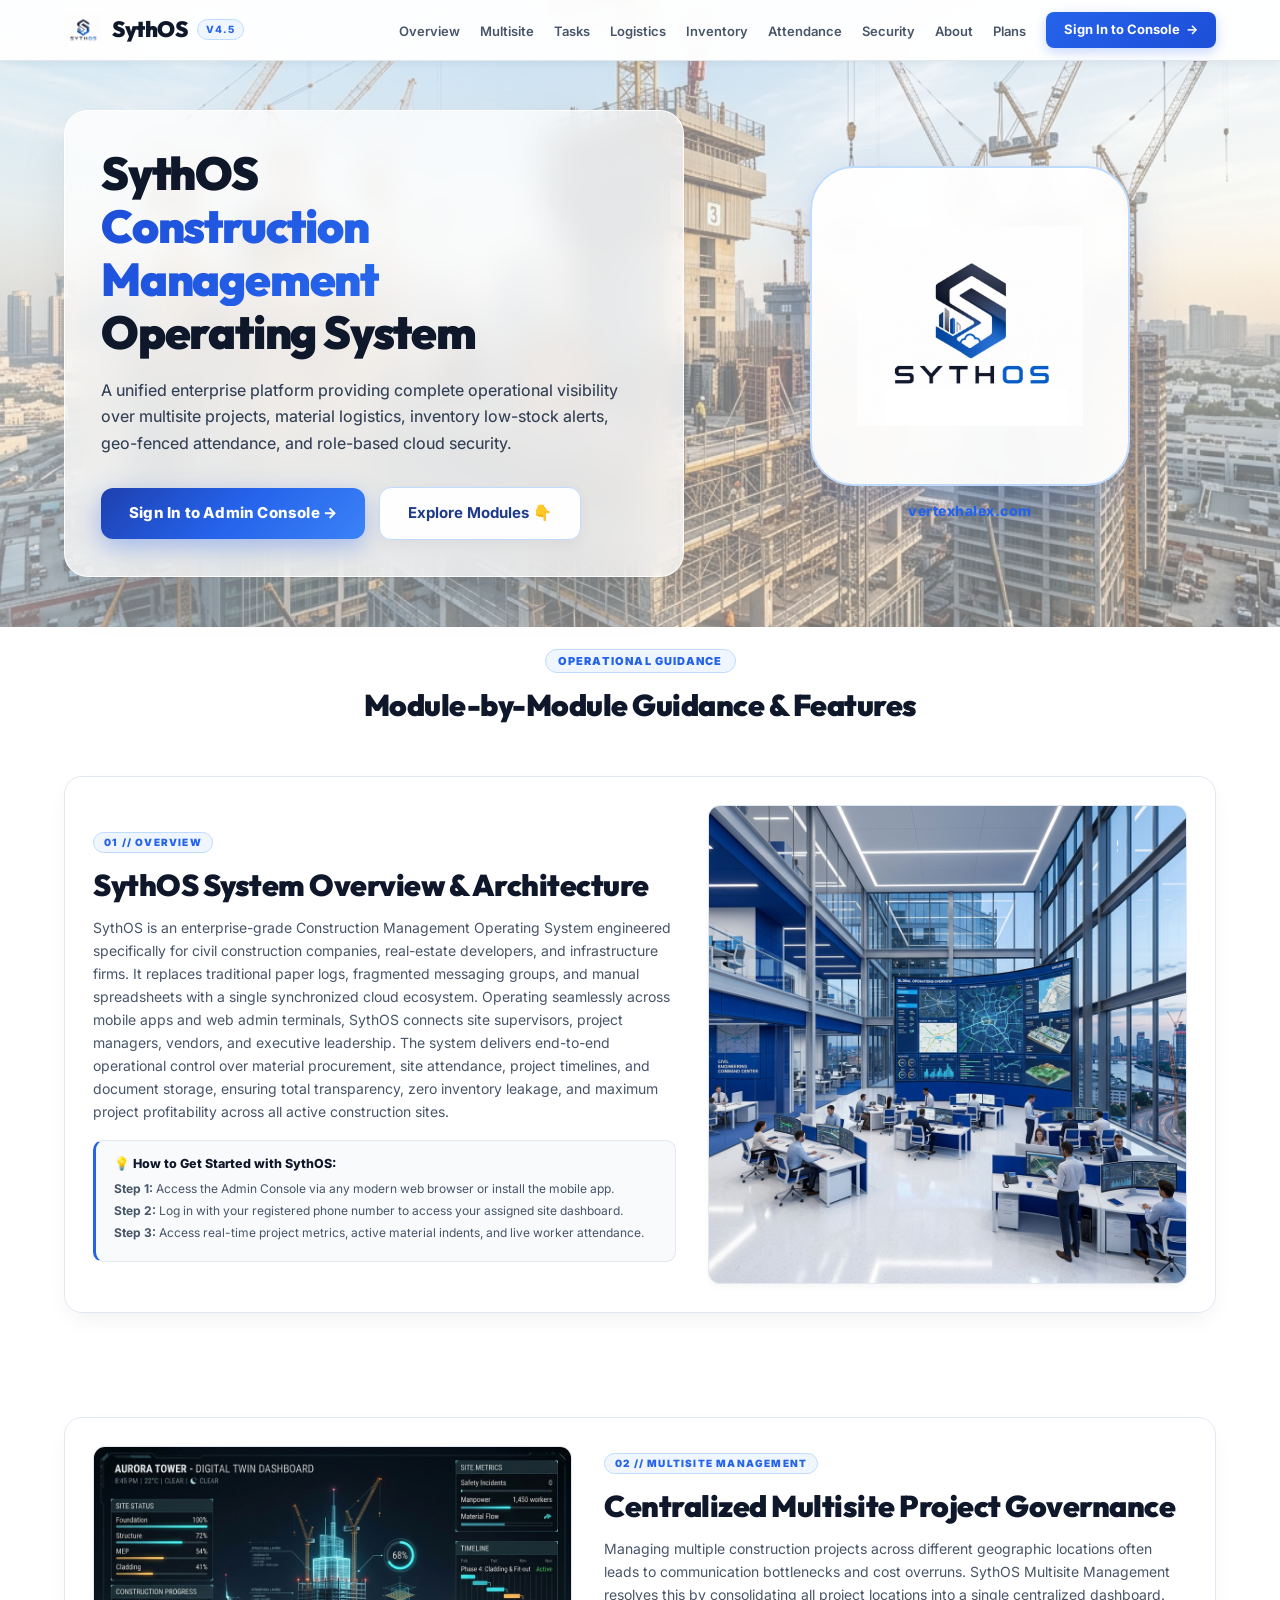
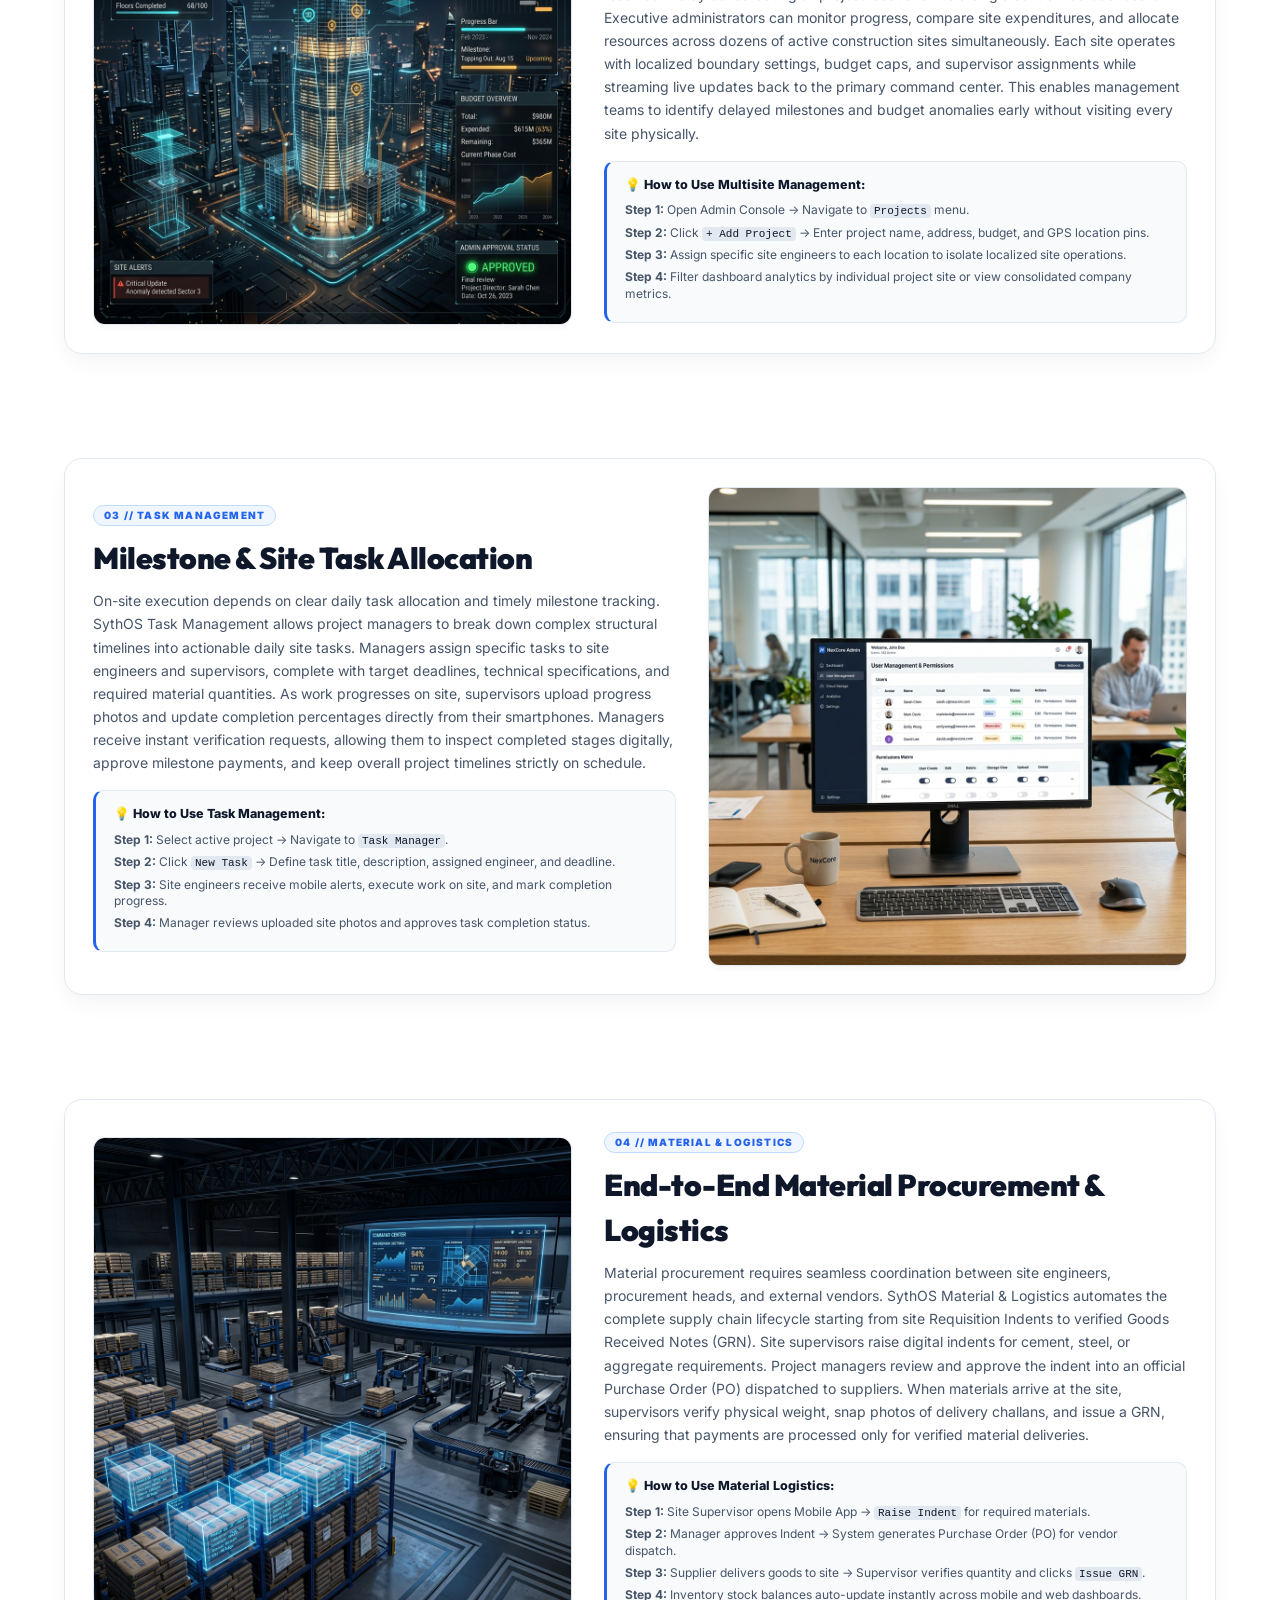
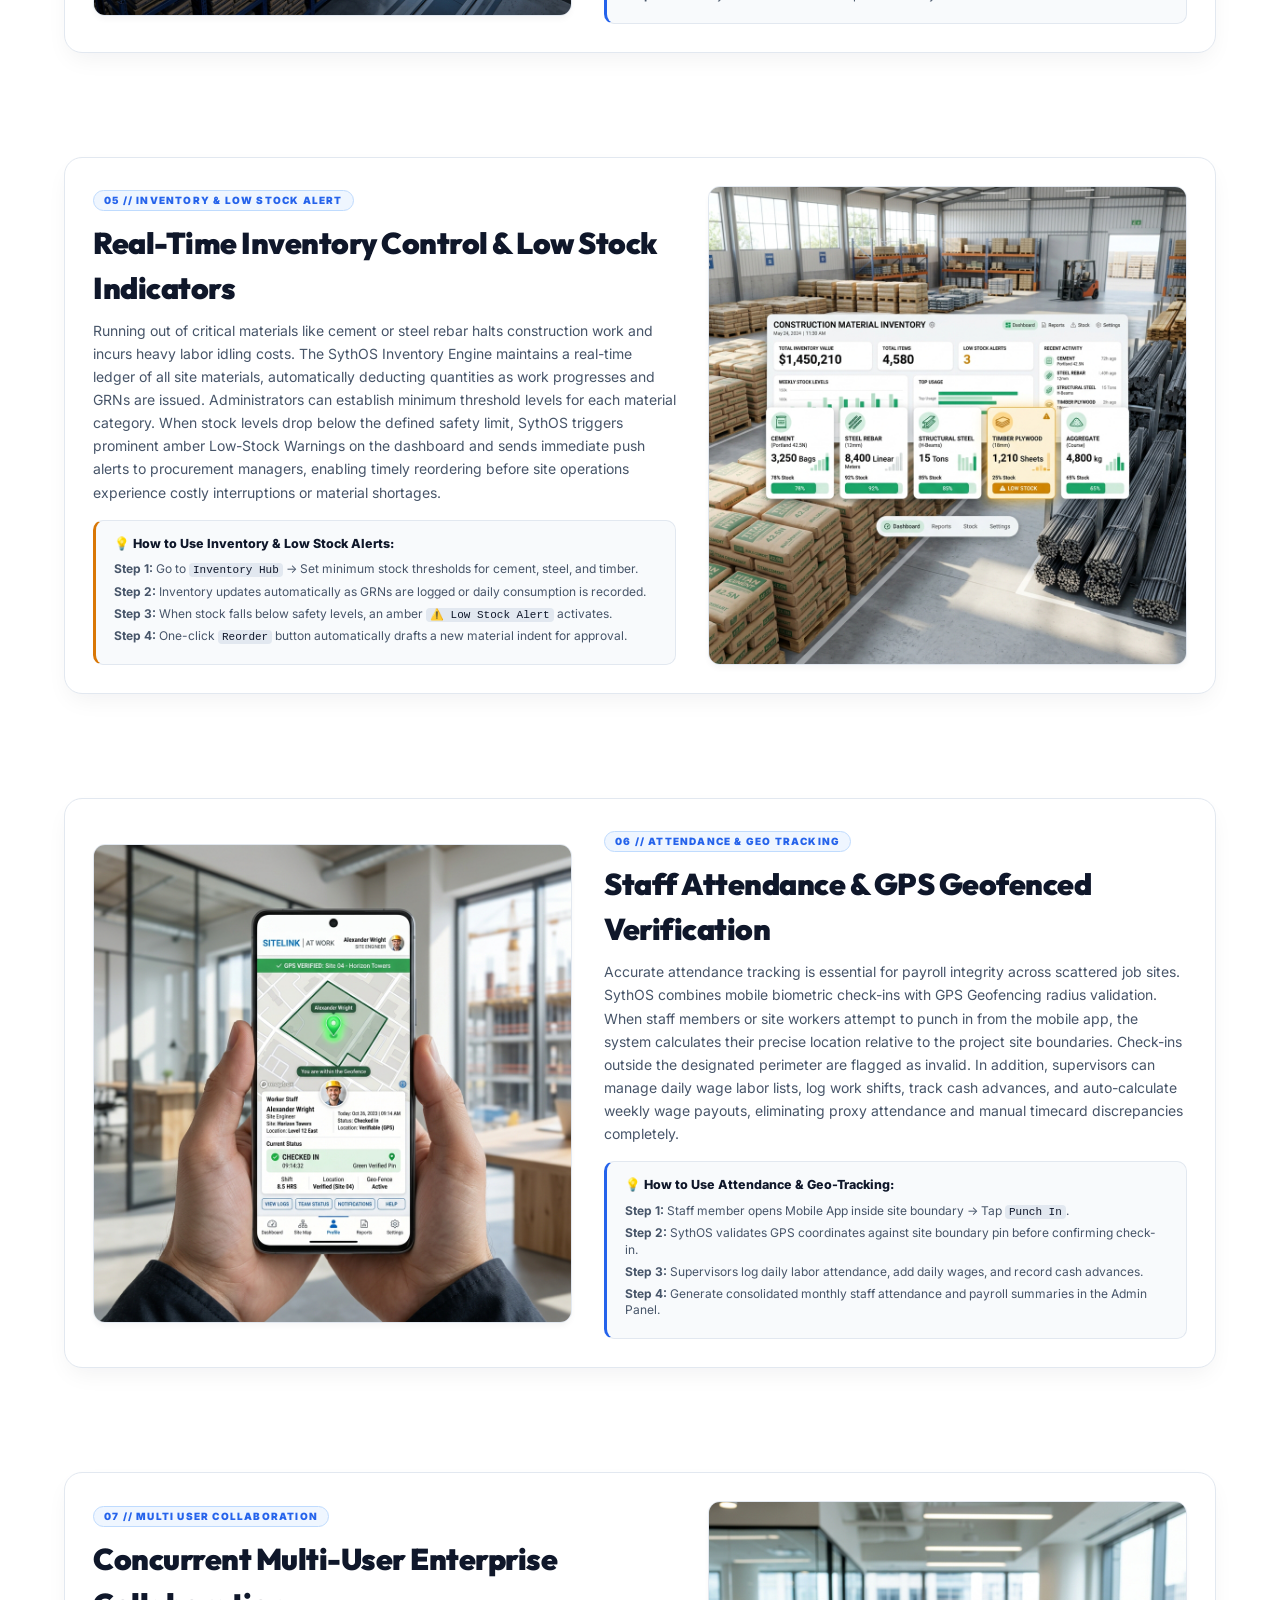
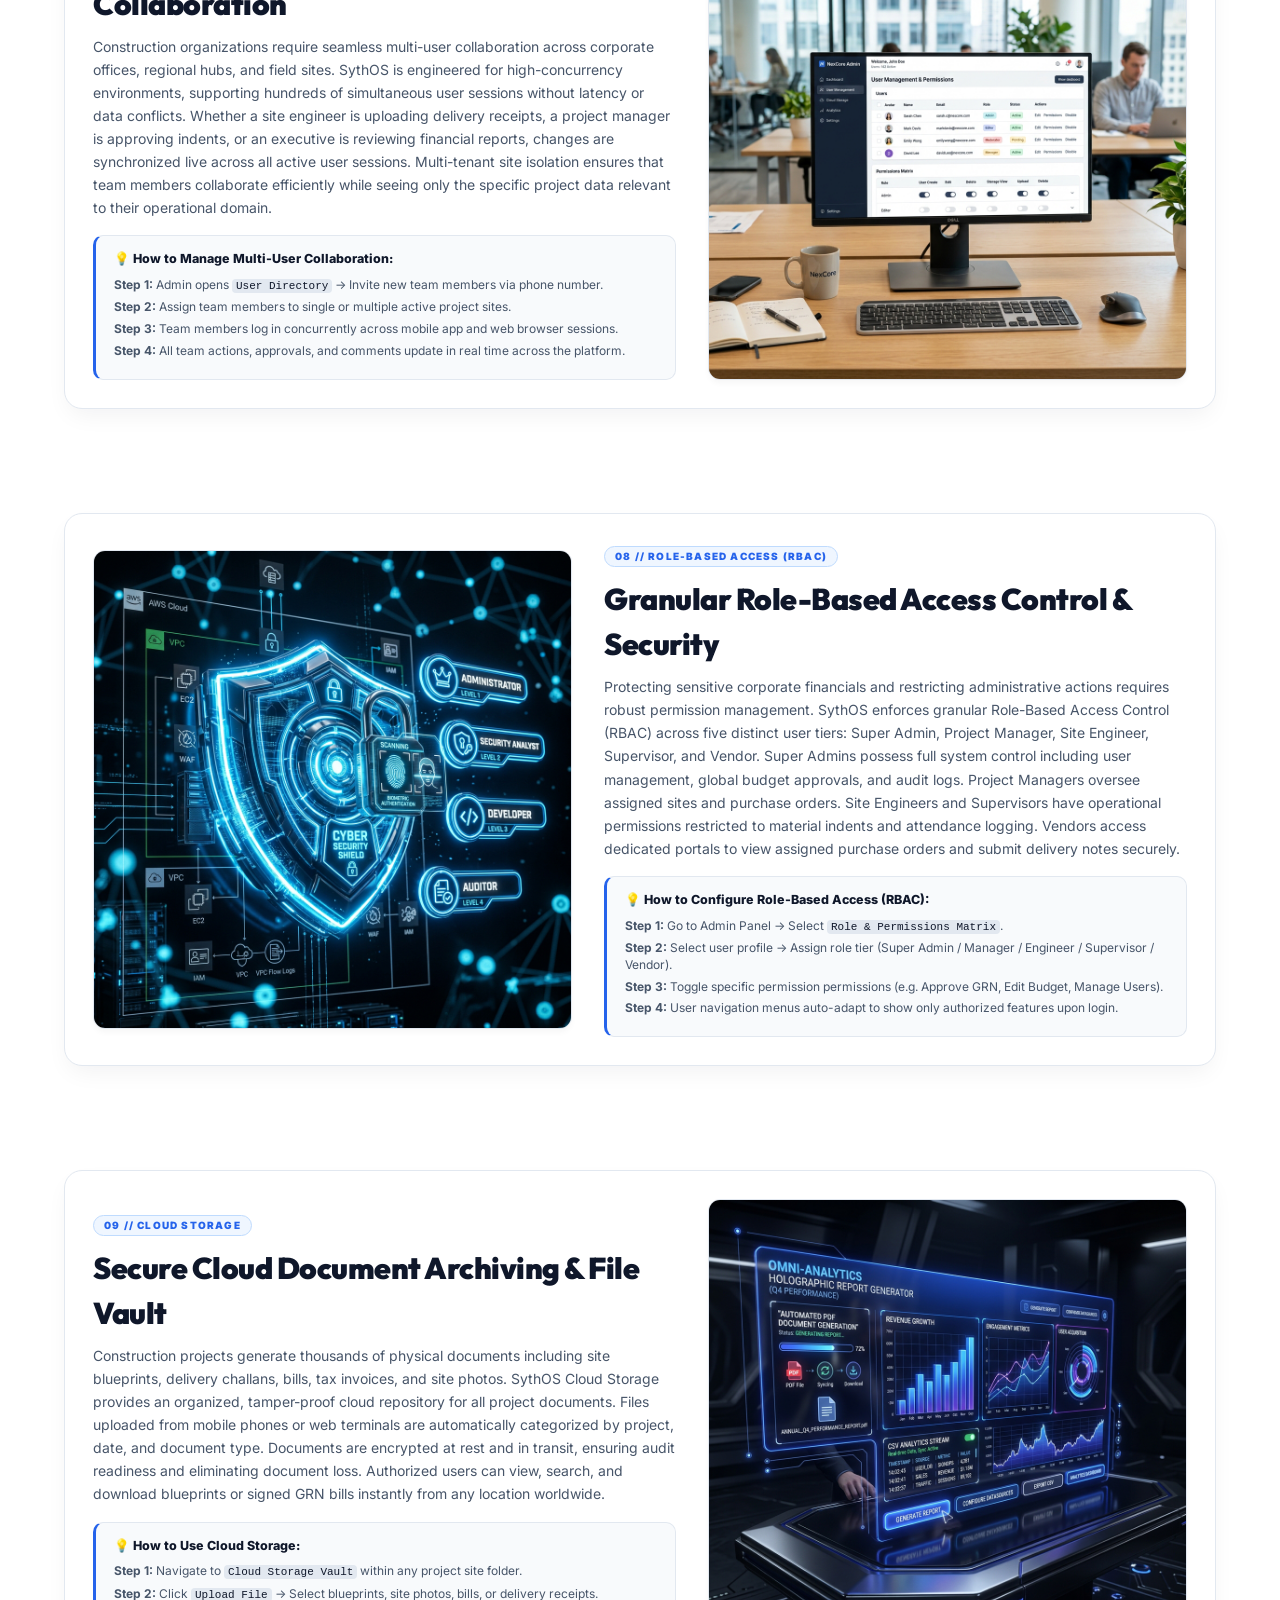
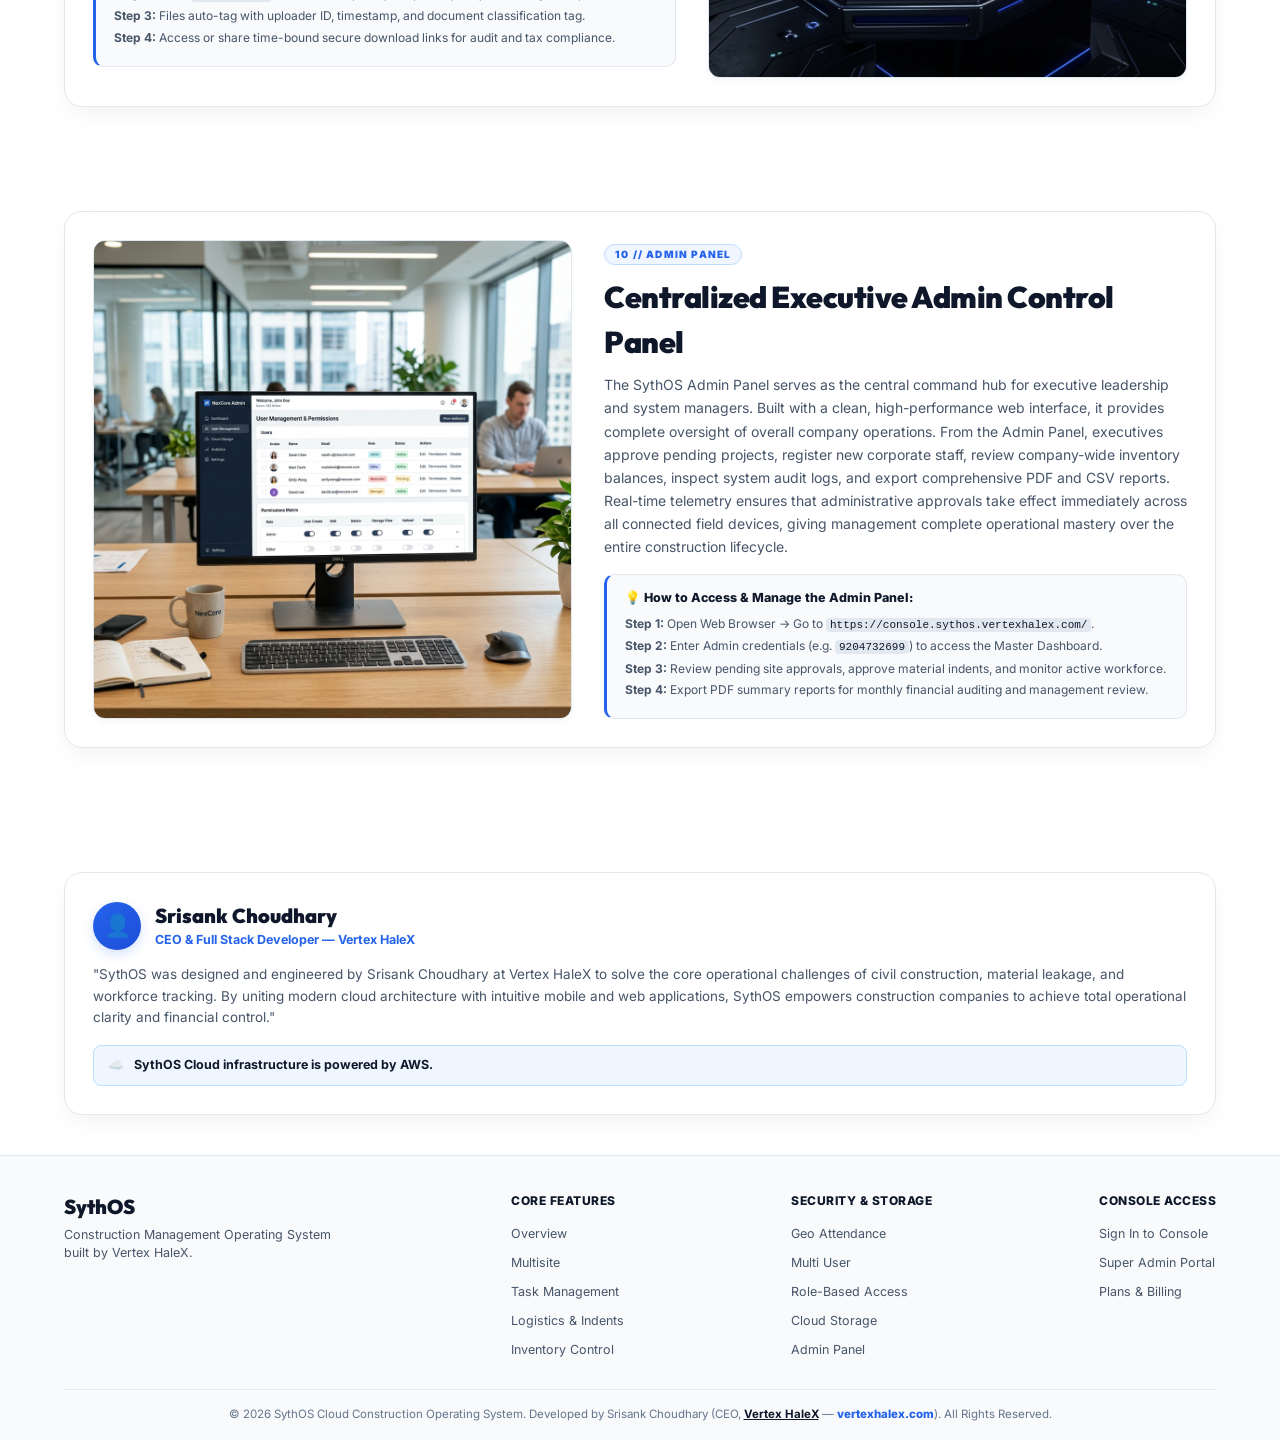
==== commit fc93181a: "feat: add pricing plans page with custom configuration calculator" ====
--- a/index.html
+++ b/index.html
@@ -32,6 +32,7 @@
         <li><a href="#attendance">Attendance</a></li>
         <li><a href="#rbac">Security</a></li>
         <li><a href="#about">About</a></li>
+        <li><a href="plans/">Plans</a></li>
         <li>
           <a href="https://console.sythos.vertexhalex.com/" target="_blank" class="btn-console">
             <span>Sign In to Console</span>
@@ -57,6 +58,7 @@
         <a href="#attendance" class="mobile-link">Attendance</a>
         <a href="#rbac" class="mobile-link">Security</a>
         <a href="#about" class="mobile-link">About</a>
+        <a href="plans/" class="mobile-link">Plans</a>
         <a href="https://console.sythos.vertexhalex.com/" target="_blank" class="btn-console mobile-btn-console">
           Sign In to Admin Console →
         </a>
@@ -403,6 +405,7 @@
           <ul>
             <li><a href="https://console.sythos.vertexhalex.com/" target="_blank">Sign In to Console</a></li>
             <li><a href="https://console.sythos.vertexhalex.com/" target="_blank">Super Admin Portal</a></li>
+            <li><a href="plans/">Plans & Billing</a></li>
           </ul>
         </div>
       </div>
